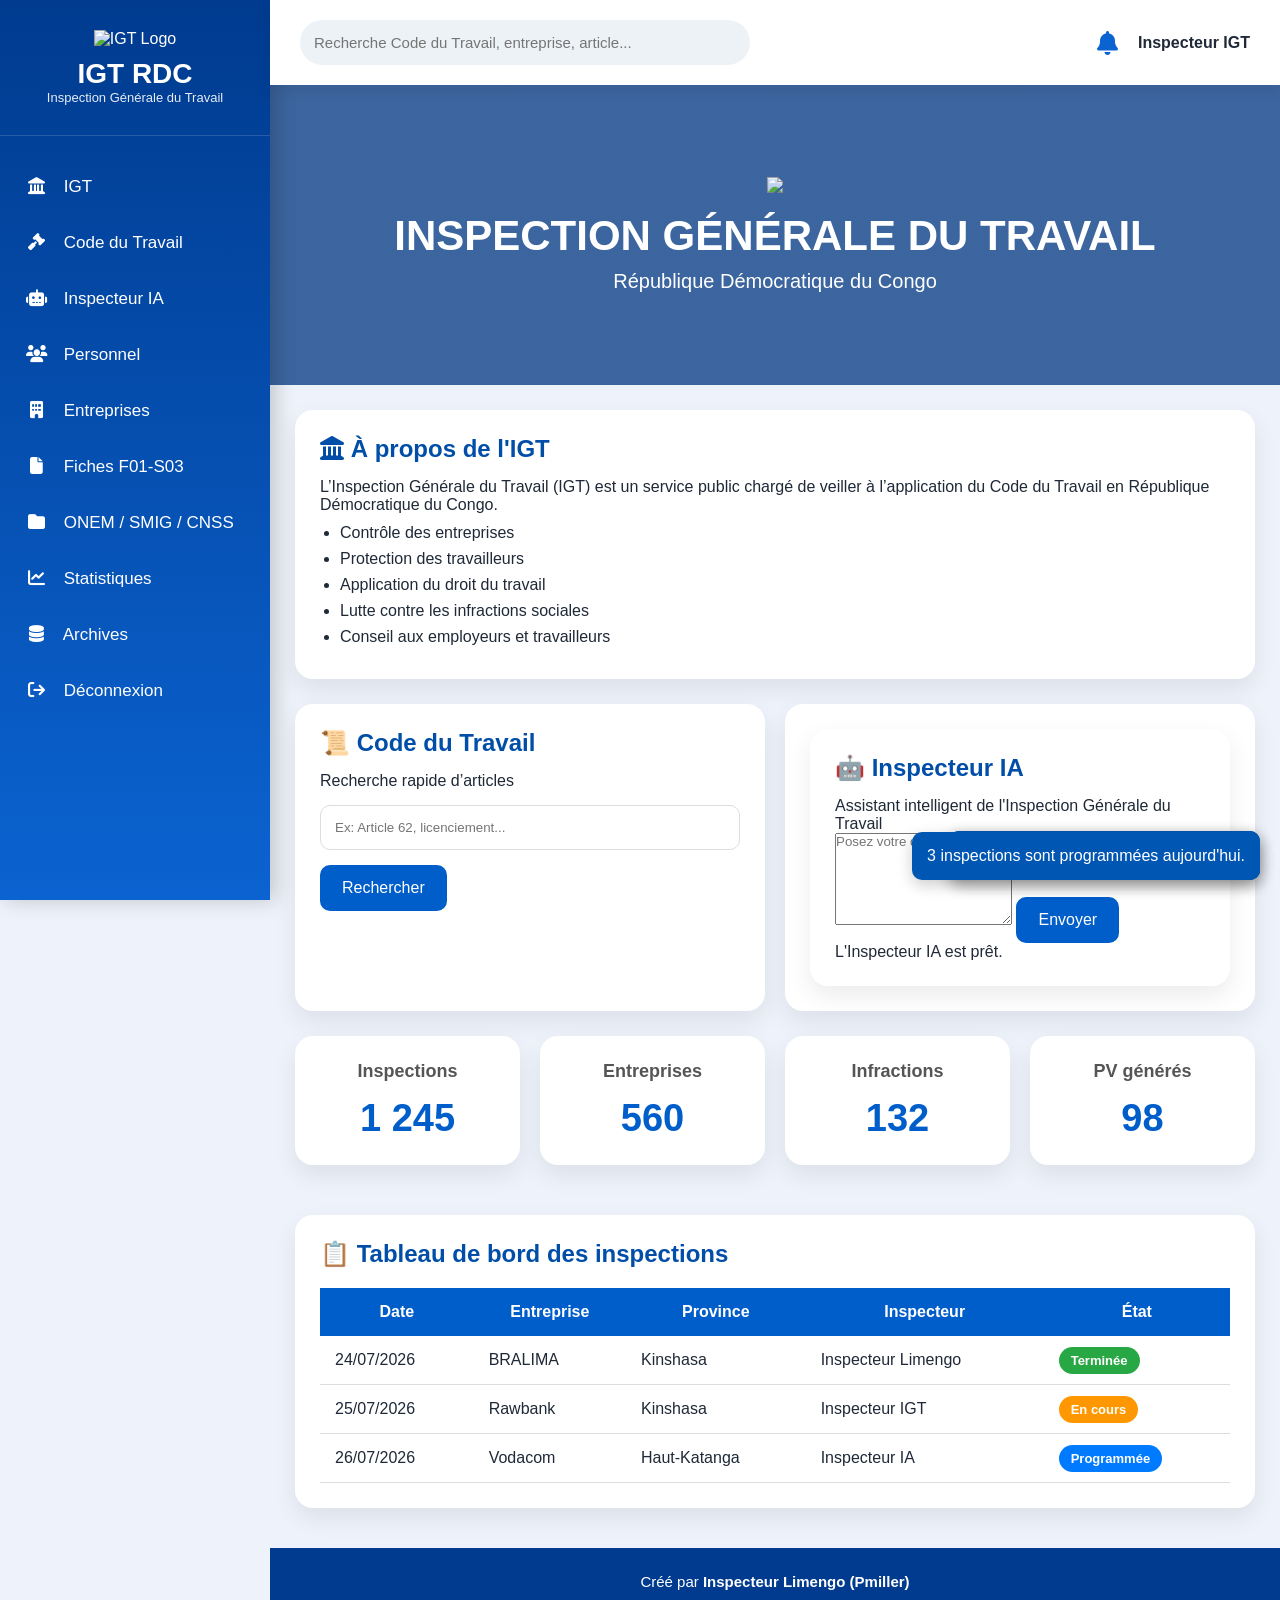
==== index.html @ c1450149 "Update index.html" ====
<!DOCTYPE html>
<html lang="fr">

<head>
<meta charset="UTF-8">
<meta name="viewport" content="width=device-width, initial-scale=1.0">

<title>IGT RDC - InspecteurBot</title>

<link rel="stylesheet" href="css/dashboard.css">

<link rel="stylesheet"
href="https://cdnjs.cloudflare.com/ajax/libs/font-awesome/6.5.2/css/all.min.css">

</head>

<body>

<!-- =========================
    SIDEBAR PRINCIPAL
========================= -->

<div class="sidebar">

<div class="logo">

<img src="assets/logo-rdc.png" alt="IGT Logo">

<h2>IGT RDC</h2>

<p>Inspection Générale du Travail</p>

</div>

<ul>

<li><a href="#"><i class="fa fa-landmark"></i> IGT</a></li>

<li><a href="#"><i class="fa fa-gavel"></i> Code du Travail</a></li>

<li><a href="#"><i class="fa fa-robot"></i> Inspecteur IA</a></li>

<li><a href="#"><i class="fa fa-users"></i> Personnel</a></li>

<li><a href="#"><i class="fa fa-building"></i> Entreprises</a></li>

<li><a href="fiches-controle/formulaires/F01.html"><i class="fa fa-file"></i> Fiches F01-S03</a></li>

<li><a href="#"><i class="fa fa-folder"></i> ONEM / SMIG / CNSS</a></li>

<li><a href="#"><i class="fa fa-chart-line"></i> Statistiques</a></li>

<li><a href="#"><i class="fa fa-database"></i> Archives</a></li>

<li><a href="login.html"><i class="fa fa-sign-out"></i> Déconnexion</a></li>

</ul>

</div>

<!-- =========================
    MAIN CONTENT
========================= -->

<div class="main">

<header class="topbar">

<div class="search">

<input type="text" placeholder="Recherche Code du Travail, entreprise, article...">

</div>

<div class="user">

<i class="fa fa-bell"></i>

<span id="user">Inspecteur IGT</span>

</div>

                                         </header>

  <section class="igt-banner">

<div class="overlay">

<img src="assets/logo-rdc.png" class="logo-transparent">

<h1>INSPECTION GÉNÉRALE DU TRAVAIL</h1>

<p>République Démocratique du Congo</p>

</div>

</section>

<section class="card">

<h2><i class="fa fa-landmark"></i> À propos de l'IGT</h2>

<p>
L’Inspection Générale du Travail (IGT) est un service public chargé de veiller
à l’application du Code du Travail en République Démocratique du Congo.
</p>

<ul>

<li>Contrôle des entreprises</li>

<li>Protection des travailleurs</li>

<li>Application du droit du travail</li>

<li>Lutte contre les infractions sociales</li>

<li>Conseil aux employeurs et travailleurs</li>

</ul>

</section>

<section class="grid">

<div class="card">

<h2>📜 Code du Travail</h2>

<p>Recherche rapide d’articles</p>

<input type="text" placeholder="Ex: Article 62, licenciement...">

<button>Rechercher</button>

</div>

<div class="card">
<div class="card">

<h2>🤖 Inspecteur IA</h2>

<p>Assistant intelligent de l'Inspection Générale du Travail</p>

<textarea id="questionIA"
placeholder="Posez votre question à l'IA..."
rows="6"></textarea>

<button onclick="repondreIA()">
Envoyer
</button>

<div id="reponseIA" class="ia-box">

L'Inspecteur IA est prêt.

</div>

</div>

</section>

<section class="stats">

<div class="card">
<h3>Inspections</h3>
<p>1 245</p>
</div>

<div class="card">
<h3>Entreprises</h3>
<p>560</p>
</div>

<div class="card">
<h3>Infractions</h3>
<p>132</p>
</div>

<div class="card">
<h3>PV générés</h3>
<p>98</p>
</div>
    
</section>
    
<section class="card">

<h2>📋 Tableau de bord des inspections</h2>

<table id="tableauInspections">

<thead>

<tr>

<th>Date</th>

<th>Entreprise</th>

<th>Province</th>

<th>Inspecteur</th>

<th>État</th>

</tr>

</thead>

<tbody>

<tr>

<td>24/07/2026</td>

<td>BRALIMA</td>

<td>Kinshasa</td>

<td>Inspecteur Limengo</td>

<td><span class="badge termine">Terminée</span></td>

</tr>

<tr>

<td>25/07/2026</td>

<td>Rawbank</td>

<td>Kinshasa</td>

<td>Inspecteur IGT</td>

<td><span class="badge attente">En cours</span></td>

</tr>

<tr>

<td>26/07/2026</td>

<td>Vodacom</td>

<td>Haut-Katanga</td>

<td>Inspecteur IA</td>

<td><span class="badge programme">Programmée</span></td>

</tr>

</tbody>

</table>

</section>
    
<footer>

<p>
Créé par <strong>Inspecteur Limengo (Pmiller)</strong>
</p>

</footer>

</div>

<script src="https://cdnjs.cloudflare.com/ajax/libs/pdf.js/3.11.174/pdf.min.js"></script>
<script src="js/app.js"></script>
<script src="js/dashboard.js"></script>
</body>
</html>
---- css/dashboard.css ----
/* ==========================
   INSPECTEURBOT RDC - CSS
   Créé par Inspecteur Limengo (Pmiller)
========================== */

*{
margin:0;
padding:0;
box-sizing:border-box;
font-family:Segoe UI,Tahoma,Geneva,Verdana,sans-serif;
}

body{
background:#eef3fb;
display:flex;
min-height:100vh;
color:#1f2937;
}

/* ==========================
SIDEBAR
========================== */

.sidebar{
width:270px;
background:linear-gradient(180deg,#003b8f,#0b63d1);
color:white;
position:fixed;
left:0;
top:0;
bottom:0;
overflow:auto;
box-shadow:5px 0 20px rgba(0,0,0,.2);
}

.logo{
padding:30px 20px;
text-align:center;
border-bottom:1px solid rgba(255,255,255,.15);
}

.logo img{
width:90px;
margin-bottom:10px;
}

.logo h2{
font-size:28px;
}

.logo p{
font-size:13px;
opacity:.9;
}

.sidebar ul{
list-style:none;
padding:20px 0;
}

.sidebar ul li{
margin:6px 0;
}

.sidebar ul li a{
display:block;
padding:15px 25px;
text-decoration:none;
color:white;
font-size:17px;
transition:.3s;
}

.sidebar ul li a:hover{
background:white;
color:#0056b3;
border-radius:0 30px 30px 0;
padding-left:35px;
}

.sidebar i{
margin-right:12px;
width:22px;
text-align:center;
}

/* ==========================
MAIN
========================== */

.main{
margin-left:270px;
width:calc(100% - 270px);
}

/* ==========================
TOPBAR
========================== */

.topbar{
display:flex;
justify-content:space-between;
align-items:center;
padding:20px 30px;
background:white;
box-shadow:0 5px 15px rgba(0,0,0,.08);
position:sticky;
top:0;
z-index:99;
}

.search input{
width:450px;
padding:14px;
border:none;
border-radius:30px;
background:#edf2f7;
font-size:15px;
}

.user{
display:flex;
align-items:center;
gap:20px;
font-weight:bold;
}

.user i{
font-size:24px;
color:#0b63d1;
cursor:pointer;
}

/* ==========================
BANNIÈRE
========================== */

.igt-banner{
height:300px;
background:linear-gradient(rgba(0,54,128,.75),rgba(0,54,128,.75)),
url("../assets/fond-rdc.jpg") center/cover;
display:flex;
justify-content:center;
align-items:center;
color:white;
text-align:center;
}

.overlay{
padding:20px;
}

.logo-transparent{
width:120px;
margin-bottom:15px;
opacity:.95;
}

.overlay h1{
font-size:42px;
margin-bottom:10px;
}

.overlay p{
font-size:20px;
}

/* ==========================
CARTES
========================== */

.card{
background:white;
margin:25px;
padding:25px;
border-radius:18px;
box-shadow:0 10px 25px rgba(0,0,0,.08);
transition:.3s;
}

.card:hover{
transform:translateY(-6px);
}

.card h2{
color:#004ea8;
margin-bottom:15px;
}

.card ul{
margin-top:10px;
padding-left:20px;
}

.card li{
margin:8px 0;
}

/* ==========================
GRILLE
========================== */

.grid{
display:grid;
grid-template-columns:repeat(auto-fit,minmax(350px,1fr));
gap:20px;
padding:0 25px;
}

.grid .card{
margin:0;
}

.grid input{
width:100%;
padding:14px;
margin-top:15px;
border:1px solid #ddd;
border-radius:10px;
}

.grid button{
margin-top:15px;
padding:14px 22px;
border:none;
border-radius:10px;
background:#005ecb;
color:white;
font-size:16px;
cursor:pointer;
transition:.3s;
}

.grid button:hover{
background:#003f91;
}

/* ==========================
STATISTIQUES
========================== */

.stats{
display:grid;
grid-template-columns:repeat(auto-fit,minmax(220px,1fr));
gap:20px;
padding:25px;
}

.stats .card{
margin:0;
text-align:center;
}

.stats h3{
font-size:18px;
color:#555;
}

.stats p{
font-size:38px;
font-weight:bold;
margin-top:15px;
color:#005ecb;
}

/* ==========================
FOOTER
========================== */

footer{
margin-top:40px;
padding:25px;
background:#003b8f;
color:white;
text-align:center;
font-size:15px;
}

/* ==========================
RESPONSIVE
========================== */

@media(max-width:900px){

.sidebar{
width:100%;
height:auto;
position:relative;
}

.main{
margin-left:0;
width:100%;
}

.topbar{
flex-direction:column;
gap:15px;
}

.search input{
width:100%;
}

.grid,
.stats{
grid-template-columns:1fr;
}

.overlay h1{
font-size:28px;
}

.overlay p{
font-size:16px;
}

    }

//==============================
// INSPECTEUR IA
//==============================

function repondreIA(){

let question=document.getElementById("questionIA").value.toLowerCase();

let reponse=document.getElementById("reponseIA");

if(question.includes("contrat")){

reponse.innerHTML=
"Le contrat de travail est un accord entre l'employeur et le travailleur conformément au Code du Travail.";

}

else if(question.includes("licenciement")){

reponse.innerHTML=
"Le licenciement doit respecter les dispositions prévues par le Code du Travail et les procédures applicables.";

}

else if(question.includes("salaire")){

reponse.innerHTML=
"Le salaire doit être payé conformément au contrat de travail et aux dispositions légales en vigueur.";

}

else if(question.includes("inspection")){

reponse.innerHTML=
"L'inspection du travail consiste à contrôler l'application de la législation sociale dans les entreprises.";

}

else{

reponse.innerHTML=
"Je n'ai pas encore cette réponse. Cette fonction sera enrichie progressivement avec l'ensemble du Code du Travail et les procédures de l'IGT.";

}
   
   }

/*=========================
TABLEAU
=========================*/

table{

width:100%;

border-collapse:collapse;

margin-top:20px;

}

table th{

background:#005ecb;

color:white;

padding:15px;

}

table td{

padding:15px;

border-bottom:1px solid #ddd;

}

table tr:hover{

background:#f5f8ff;

}

.badge{

padding:6px 12px;

border-radius:20px;

color:white;

font-size:13px;

font-weight:bold;

}

.termine{

background:#28a745;

}

.attente{

background:#ff9800;

}

.programme{

background:#007bff;

}
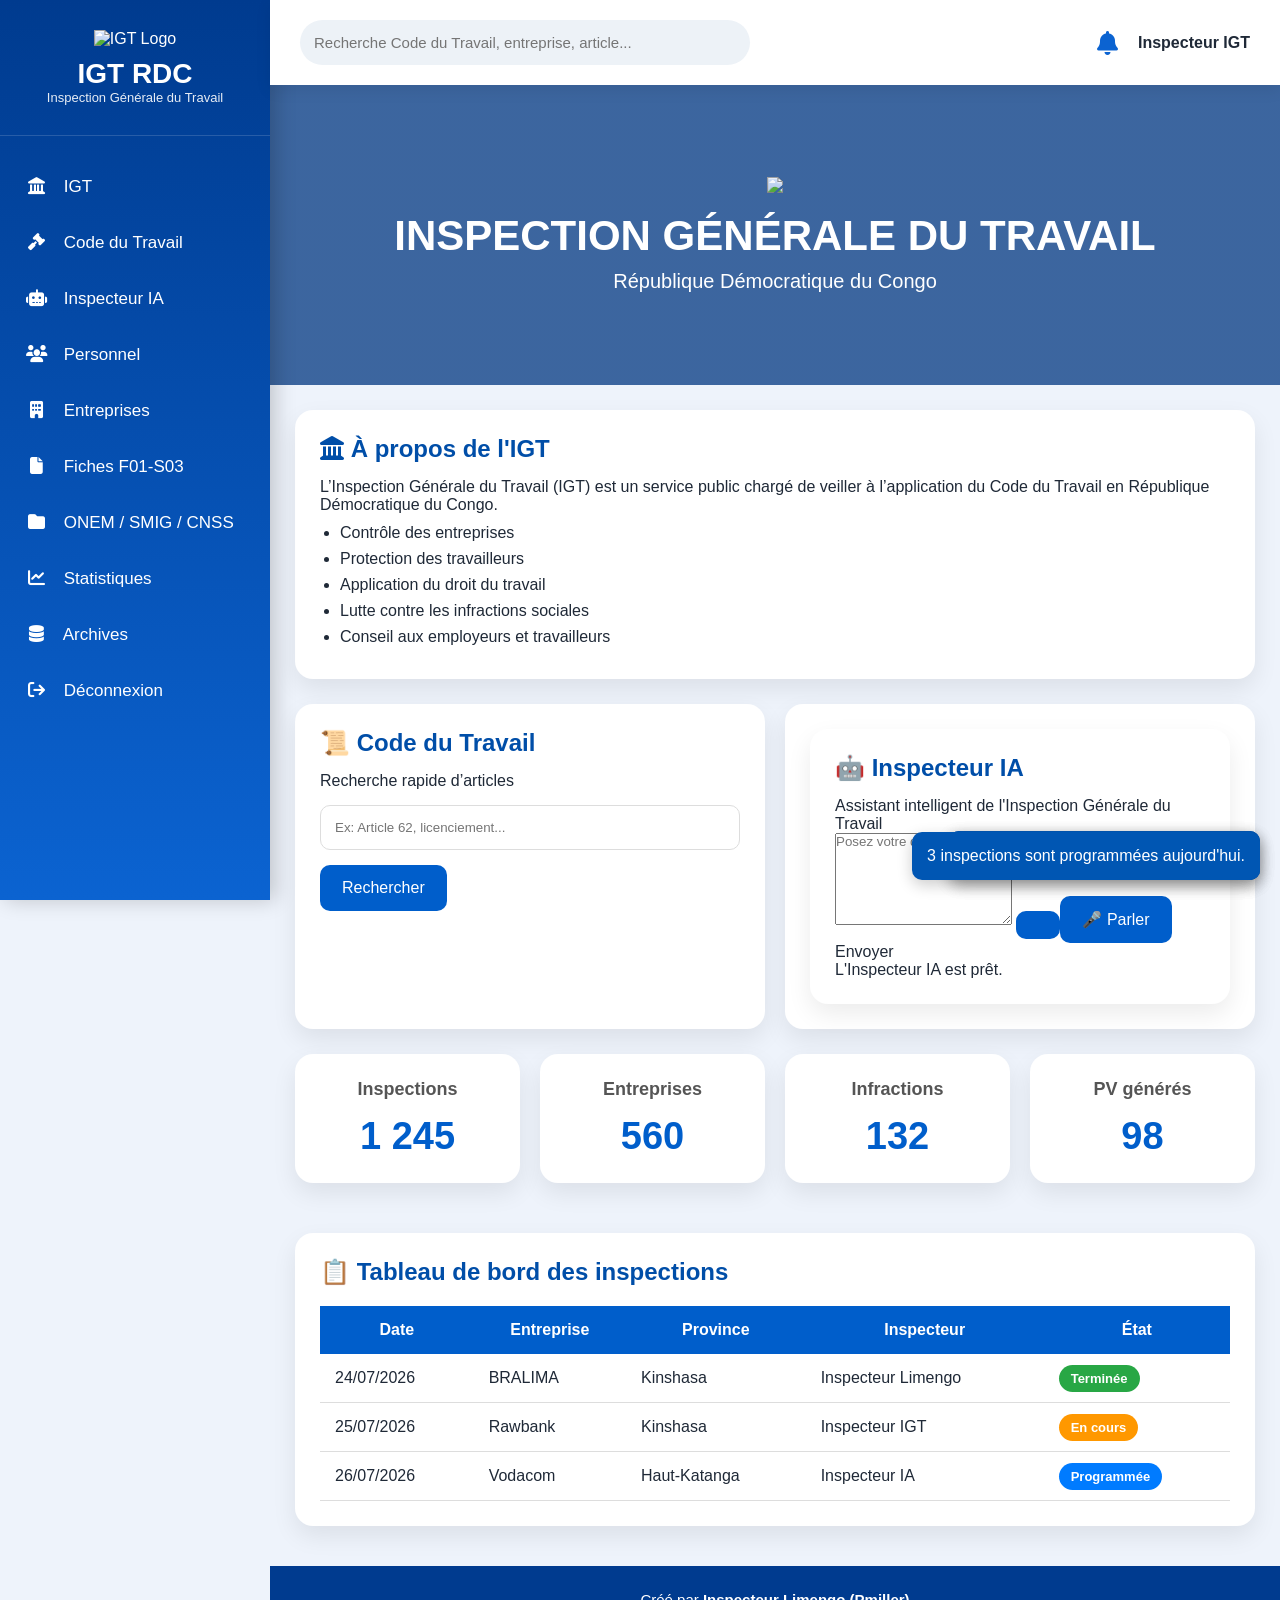
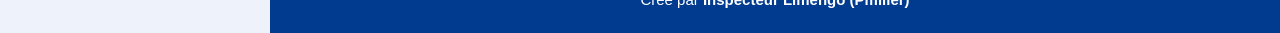
==== commit bbbfb69b: "Fix HTML button structure and attributes" ====
--- a/index.html
+++ b/index.html
@@ -147,6 +147,9 @@
 rows="6"></textarea>
 
 <button onclick="repondreIA()">
+<button onclick="startVoice()" id="voiceBtn">
+🎤 Parler
+</button>
 Envoyer
 </button>
 
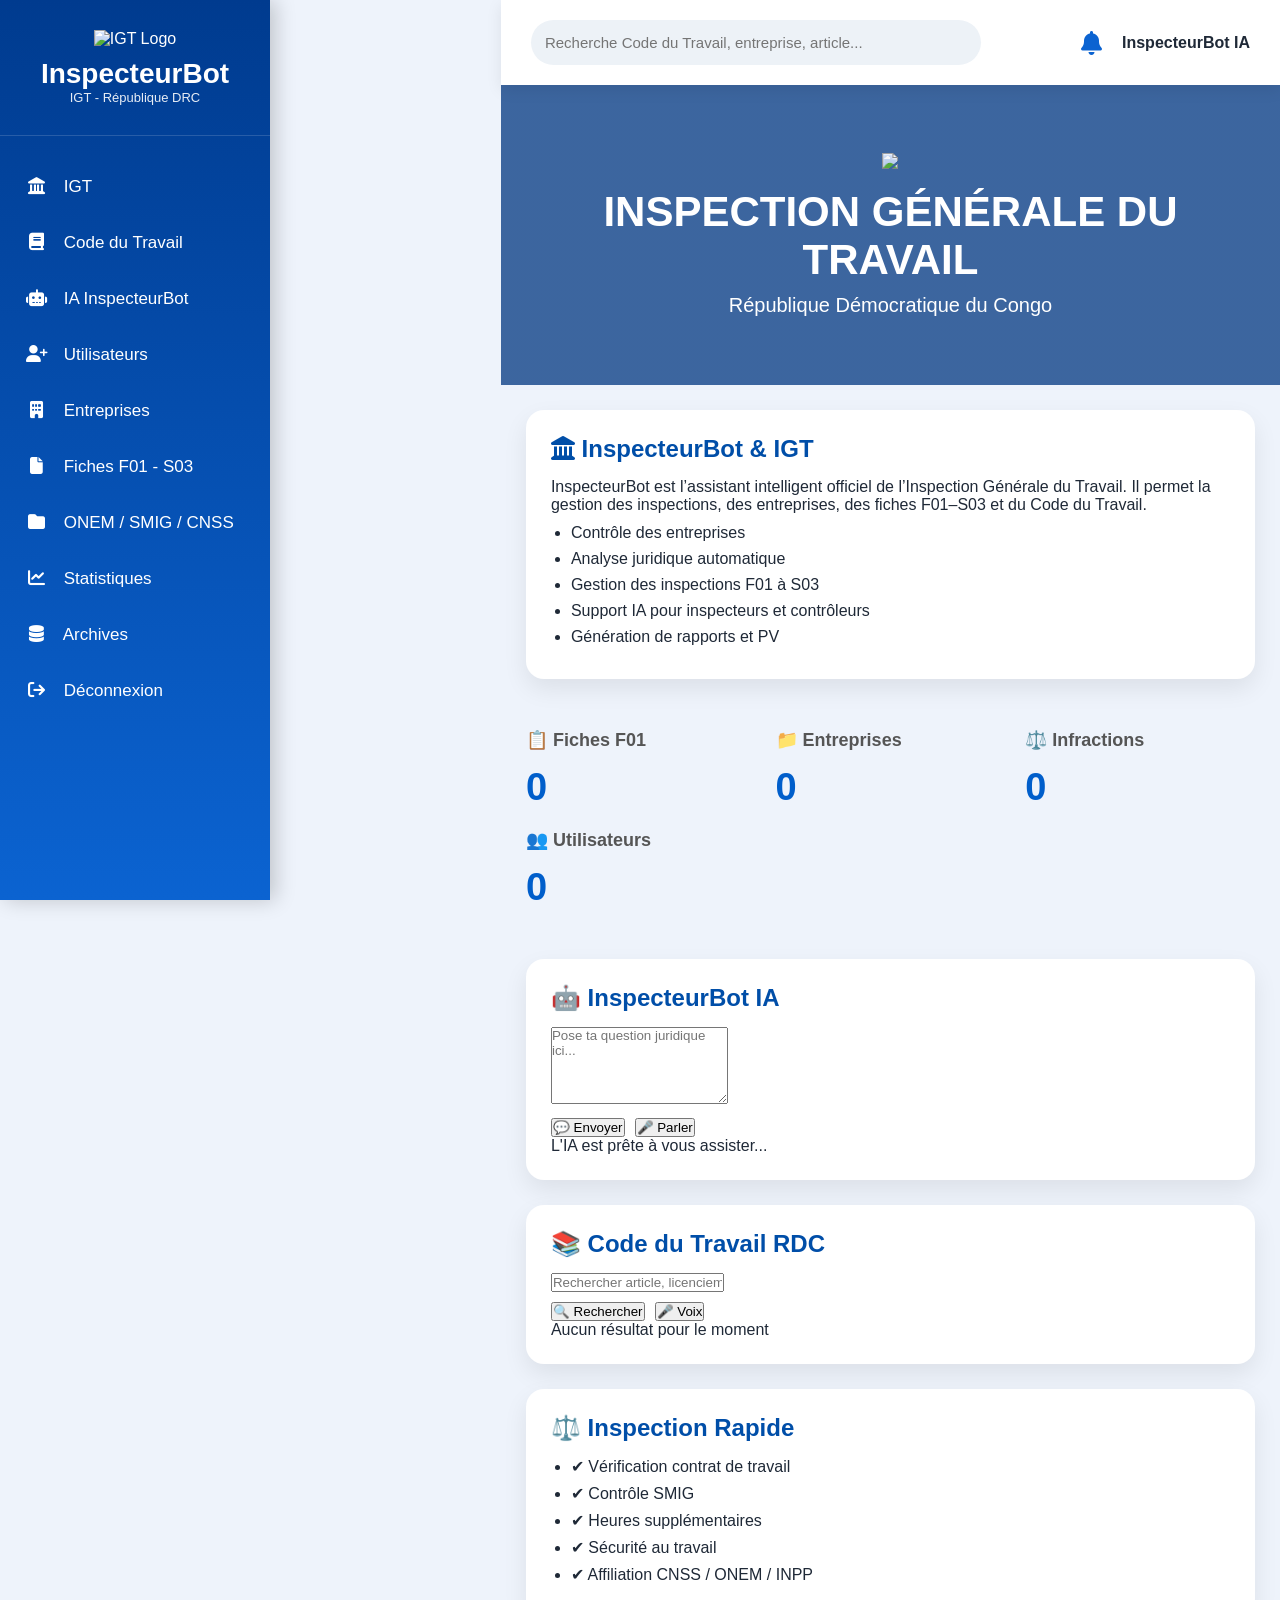
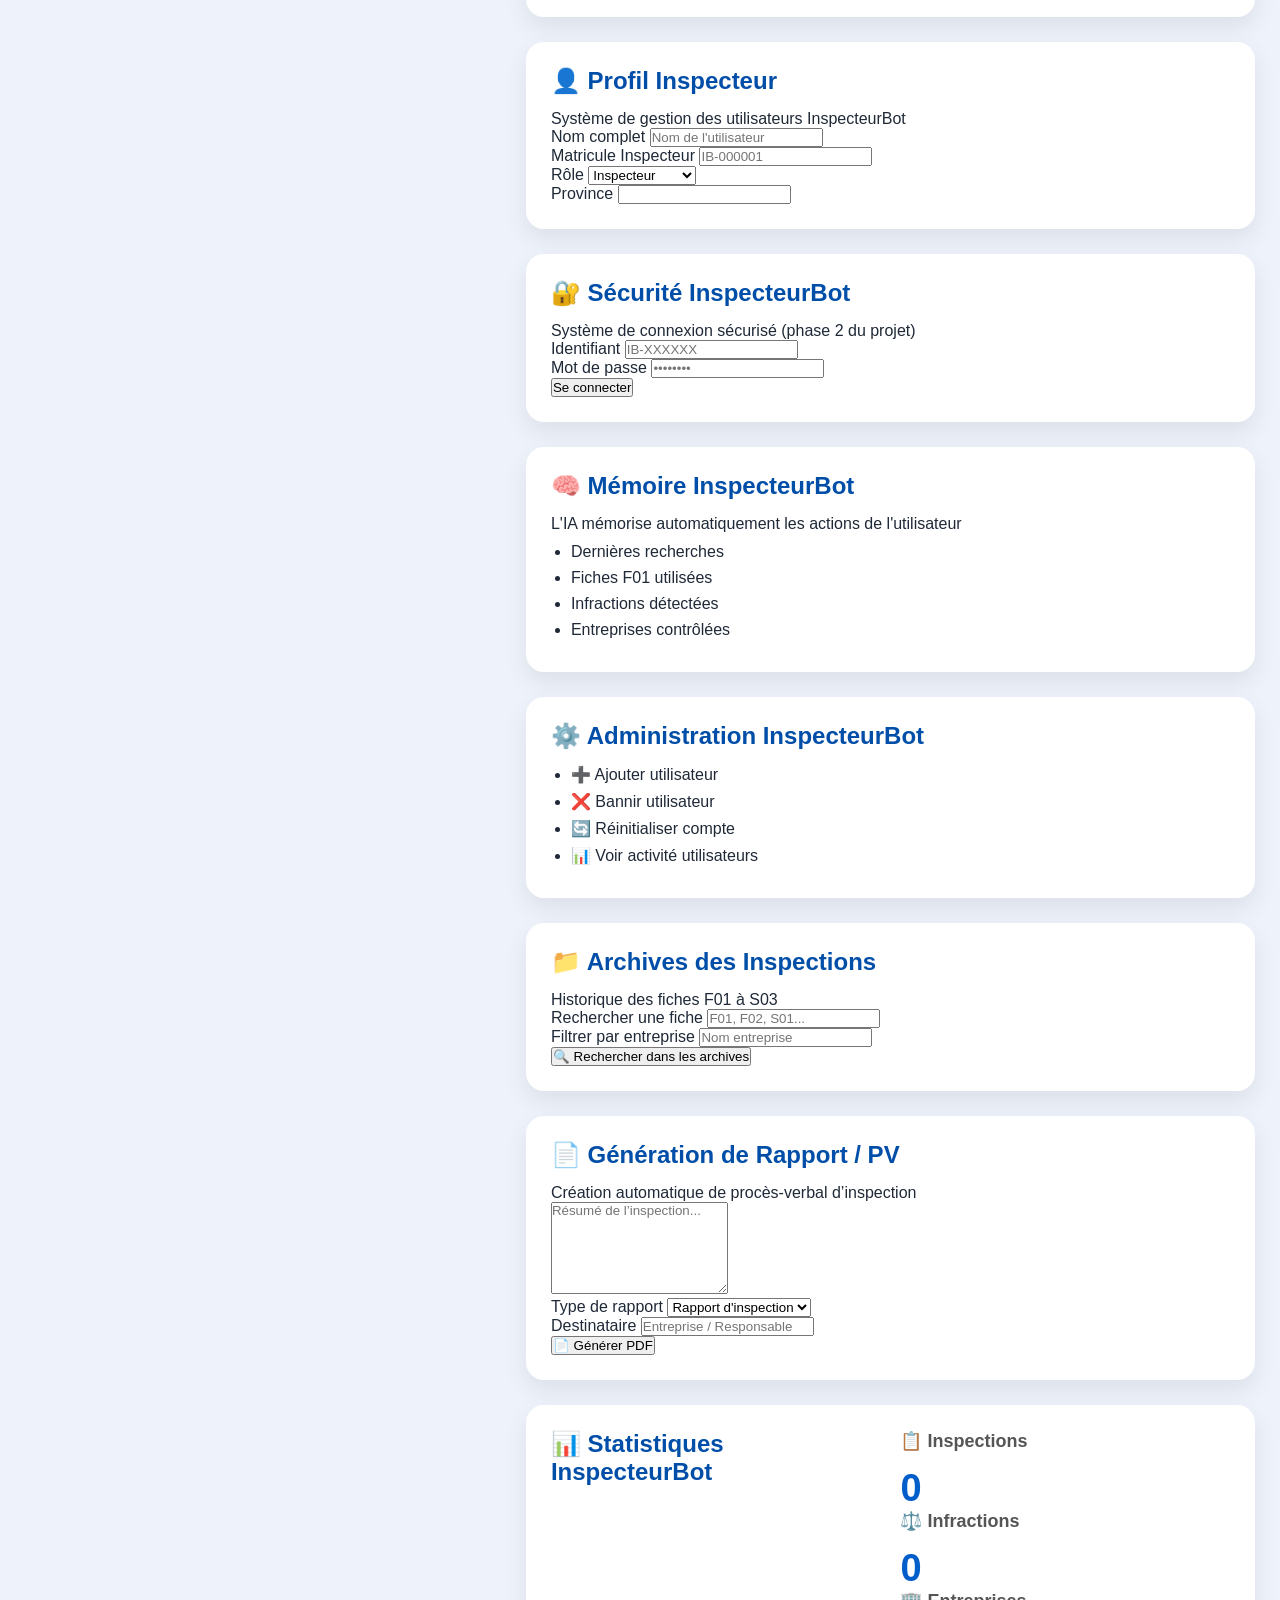
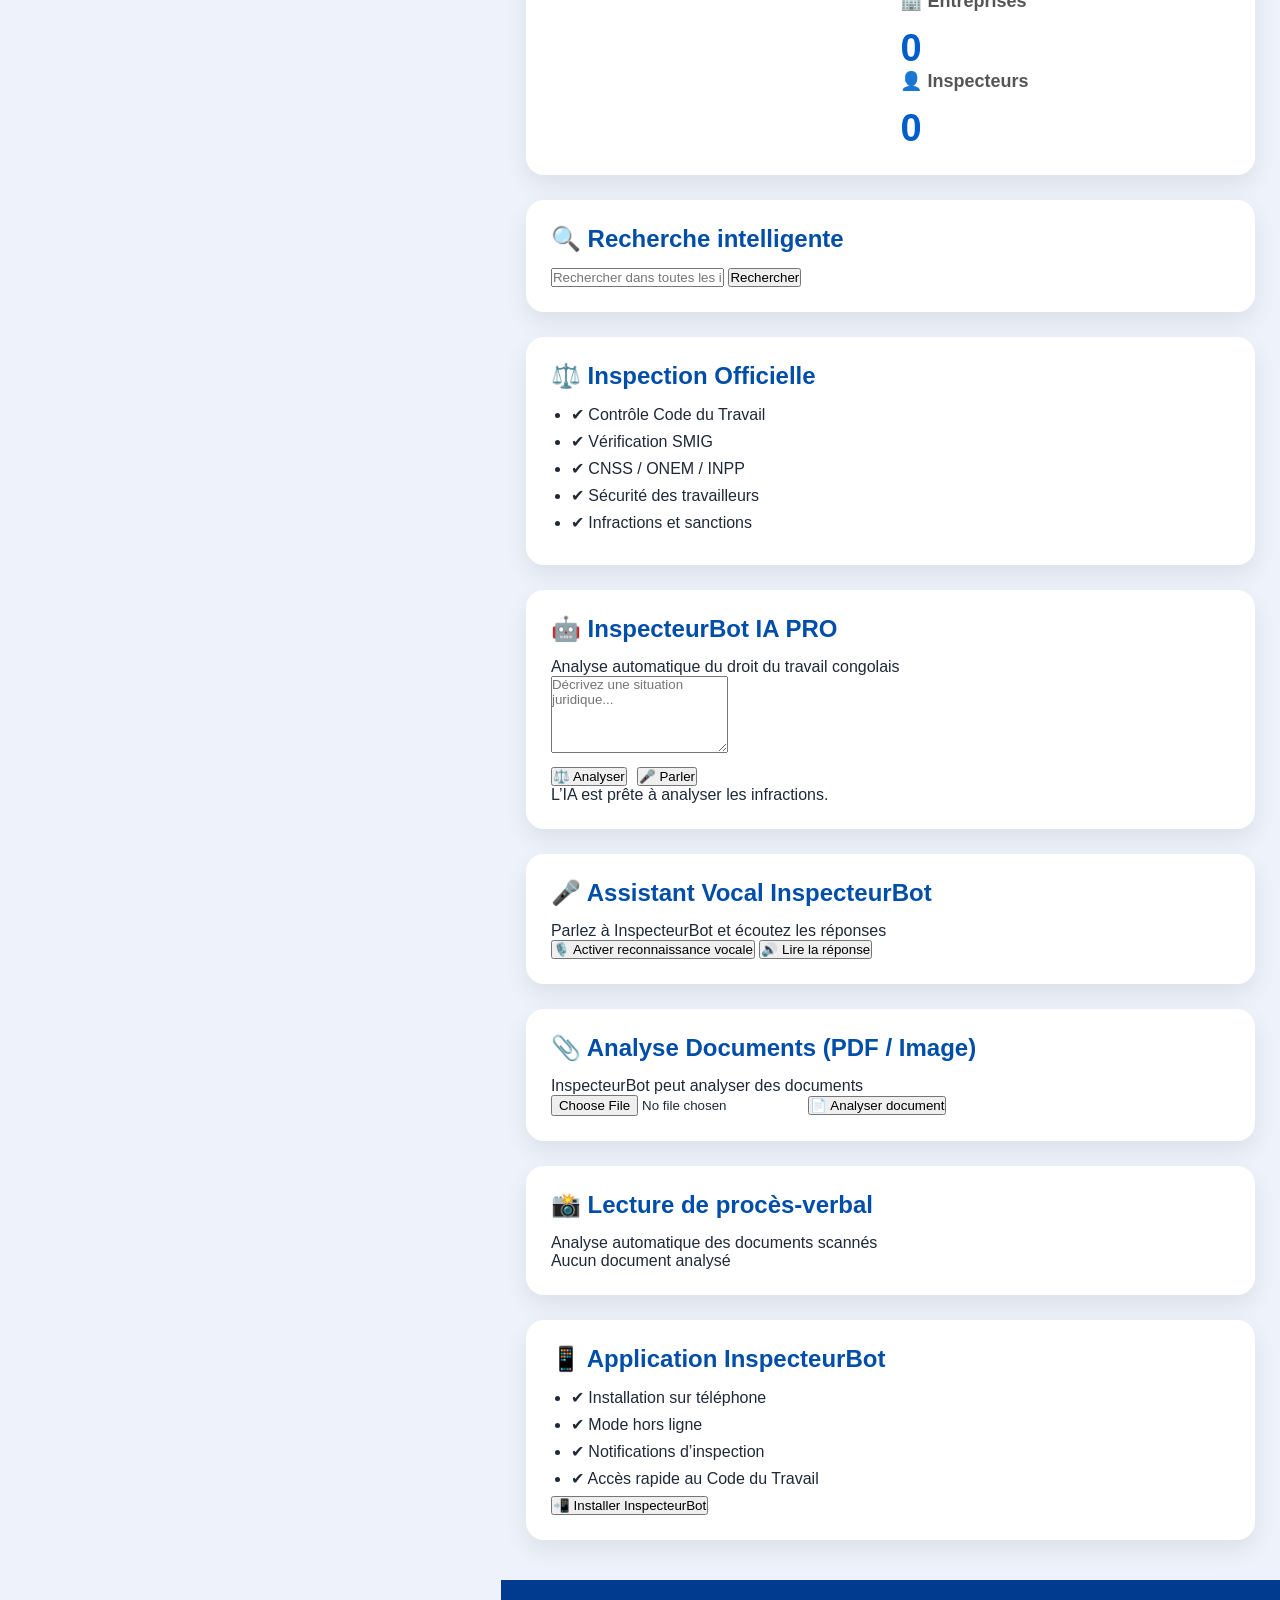
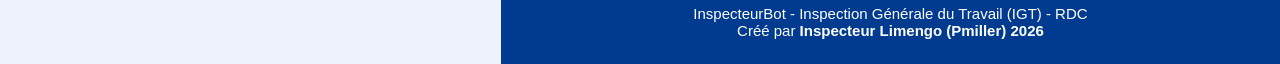
==== commit 119abc40: "Revise branding and text in index.html Updated the title and various text elements in the index.html" ====
--- a/index.html
+++ b/index.html
@@ -5,274 +5,616 @@
 <meta charset="UTF-8">
 <meta name="viewport" content="width=device-width, initial-scale=1.0">
 
-<title>IGT RDC - InspecteurBot</title>
+<title>InspecteurBot - IGT RDC</title>
 
 <link rel="stylesheet" href="css/dashboard.css">
 
 <link rel="stylesheet"
 href="https://cdnjs.cloudflare.com/ajax/libs/font-awesome/6.5.2/css/all.min.css">
 
+<script src="https://cdnjs.cloudflare.com/ajax/libs/pdf.js/3.11.174/pdf.min.js"></script>
+
 </head>
 
 <body>
 
 <!-- =========================
+    ÉCRAN D’ACCUEIL / SÉCURITÉ
+========================= -->
+
+<div id="authScreen" class="auth-screen">
+
+    <div class="auth-box">
+
+        <h1>🤖 InspecteurBot</h1>
+        <p>Inspection Générale du Travail - RDC</p>
+
+        <button onclick="showLogin()">🔐 Connexion</button>
+        <button onclick="showRegister()">📝 Créer un compte</button>
+        <button onclick="showInfo()">ℹ️ À propos</button>
+
+    </div>
+
+</div>
+
+<!-- =========================
     SIDEBAR PRINCIPAL
 ========================= -->
 
 <div class="sidebar">
 
-<div class="logo">
-
-<img src="assets/logo-rdc.png" alt="IGT Logo">
-
-<h2>IGT RDC</h2>
-
-<p>Inspection Générale du Travail</p>
+    <div class="logo">
+
+        <img src="assets/logo-rdc.png" alt="IGT Logo">
+
+        <h2>InspecteurBot</h2>
+
+        <p>IGT - République DRC</p>
+
+    </div>
+
+    <ul>
+
+        <li><a href="#"><i class="fa fa-landmark"></i> IGT</a></li>
+
+        <li><a href="#"><i class="fa fa-book"></i> Code du Travail</a></li>
+
+        <li><a href="#"><i class="fa fa-robot"></i> IA InspecteurBot</a></li>
+
+        <li><a href="#"><i class="fa fa-user-plus"></i> Utilisateurs</a></li>
+
+        <li><a href="#"><i class="fa fa-building"></i> Entreprises</a></li>
+
+        <li><a href="fiches-controle/formulaires/F01.html">
+            <i class="fa fa-file"></i> Fiches F01 - S03
+        </a></li>
+
+        <li><a href="#"><i class="fa fa-folder"></i> ONEM / SMIG / CNSS</a></li>
+
+        <li><a href="#"><i class="fa fa-chart-line"></i> Statistiques</a></li>
+
+        <li><a href="#"><i class="fa fa-database"></i> Archives</a></li>
+
+        <li><a href="login.html"><i class="fa fa-sign-out"></i> Déconnexion</a></li>
+
+    </ul>
 
 </div>
 
+<!-- =========================
+    MAIN CONTENT
+========================= -->
+
+<div class="main">
+
+<header class="topbar">
+
+    <div class="search">
+        <input type="text"
+        placeholder="Recherche Code du Travail, entreprise, article...">
+    </div>
+
+    <div class="user">
+        <i class="fa fa-bell"></i>
+        <span>InspecteurBot IA</span>
+    </div>
+
+</header>
+
+<!-- =========================
+    HERO IGT
+========================= -->
+
+<section class="igt-banner">
+
+    <div class="overlay">
+
+        <img src="assets/logo-rdc.png" class="logo-transparent">
+
+        <h1>INSPECTION GÉNÉRALE DU TRAVAIL</h1>
+
+        <p>République Démocratique du Congo</p>
+
+    </div>
+
+</section>
+
+<!-- =========================
+    À PROPOS IGT + IA
+========================= -->
+
+<section class="card">
+
+<h2><i class="fa fa-landmark"></i> InspecteurBot & IGT</h2>
+
+<p>
+InspecteurBot est l’assistant intelligent officiel de l’Inspection Générale du Travail.
+Il permet la gestion des inspections, des entreprises, des fiches F01–S03 et du Code du Travail.
+</p>
+
 <ul>
 
-<li><a href="#"><i class="fa fa-landmark"></i> IGT</a></li>
-
-<li><a href="#"><i class="fa fa-gavel"></i> Code du Travail</a></li>
-
-<li><a href="#"><i class="fa fa-robot"></i> Inspecteur IA</a></li>
-
-<li><a href="#"><i class="fa fa-users"></i> Personnel</a></li>
-
-<li><a href="#"><i class="fa fa-building"></i> Entreprises</a></li>
-
-<li><a href="fiches-controle/formulaires/F01.html"><i class="fa fa-file"></i> Fiches F01-S03</a></li>
-
-<li><a href="#"><i class="fa fa-folder"></i> ONEM / SMIG / CNSS</a></li>
-
-<li><a href="#"><i class="fa fa-chart-line"></i> Statistiques</a></li>
-
-<li><a href="#"><i class="fa fa-database"></i> Archives</a></li>
-
-<li><a href="login.html"><i class="fa fa-sign-out"></i> Déconnexion</a></li>
+<li>Contrôle des entreprises</li>
+<li>Analyse juridique automatique</li>
+<li>Gestion des inspections F01 à S03</li>
+<li>Support IA pour inspecteurs et contrôleurs</li>
+<li>Génération de rapports et PV</li>
 
 </ul>
 
-</div>
-
-<!-- =========================
-    MAIN CONTENT
-========================= -->
-
-<div class="main">
-
-<header class="topbar">
-
-<div class="search">
-
-<input type="text" placeholder="Recherche Code du Travail, entreprise, article...">
-
-</div>
-
-<div class="user">
-
-<i class="fa fa-bell"></i>
-
-<span id="user">Inspecteur IGT</span>
-
-</div>
-
-                                         </header>
-
-  <section class="igt-banner">
-
-<div class="overlay">
-
-<img src="assets/logo-rdc.png" class="logo-transparent">
-
-<h1>INSPECTION GÉNÉRALE DU TRAVAIL</h1>
-
-<p>République Démocratique du Congo</p>
-
-</div>
-
-</section>
-
-<section class="card">
-
-<h2><i class="fa fa-landmark"></i> À propos de l'IGT</h2>
-
-<p>
-L’Inspection Générale du Travail (IGT) est un service public chargé de veiller
-à l’application du Code du Travail en République Démocratique du Congo.
-</p>
-
-<ul>
-
-<li>Contrôle des entreprises</li>
-
-<li>Protection des travailleurs</li>
-
-<li>Application du droit du travail</li>
-
-<li>Lutte contre les infractions sociales</li>
-
-<li>Conseil aux employeurs et travailleurs</li>
-
-</ul>
-
-</section>
-
-<section class="grid">
-
-<div class="card">
-
-<h2>📜 Code du Travail</h2>
-
-<p>Recherche rapide d’articles</p>
-
-<input type="text" placeholder="Ex: Article 62, licenciement...">
-
-<button>Rechercher</button>
-
-</div>
-
-<div class="card">
-<div class="card">
-
-<h2>🤖 Inspecteur IA</h2>
-
-<p>Assistant intelligent de l'Inspection Générale du Travail</p>
-
-<textarea id="questionIA"
-placeholder="Posez votre question à l'IA..."
-rows="6"></textarea>
-
-<button onclick="repondreIA()">
-<button onclick="startVoice()" id="voiceBtn">
-🎤 Parler
-</button>
-Envoyer
-</button>
-
-<div id="reponseIA" class="ia-box">
-
-L'Inspecteur IA est prêt.
-
-</div>
-
-</div>
-
-</section>
+    </section>
+
+<!-- =========================
+    DASHBOARD STATISTIQUES
+========================= -->
 
 <section class="stats">
 
-<div class="card">
-<h3>Inspections</h3>
-<p>1 245</p>
-</div>
-
-<div class="card">
-<h3>Entreprises</h3>
-<p>560</p>
-</div>
-
-<div class="card">
-<h3>Infractions</h3>
-<p>132</p>
-</div>
-
-<div class="card">
-<h3>PV générés</h3>
-<p>98</p>
-</div>
-    
-</section>
-    
-<section class="card">
-
-<h2>📋 Tableau de bord des inspections</h2>
-
-<table id="tableauInspections">
-
-<thead>
-
-<tr>
-
-<th>Date</th>
-
-<th>Entreprise</th>
-
-<th>Province</th>
-
-<th>Inspecteur</th>
-
-<th>État</th>
-
-</tr>
-
-</thead>
-
-<tbody>
-
-<tr>
-
-<td>24/07/2026</td>
-
-<td>BRALIMA</td>
-
-<td>Kinshasa</td>
-
-<td>Inspecteur Limengo</td>
-
-<td><span class="badge termine">Terminée</span></td>
-
-</tr>
-
-<tr>
-
-<td>25/07/2026</td>
-
-<td>Rawbank</td>
-
-<td>Kinshasa</td>
-
-<td>Inspecteur IGT</td>
-
-<td><span class="badge attente">En cours</span></td>
-
-</tr>
-
-<tr>
-
-<td>26/07/2026</td>
-
-<td>Vodacom</td>
-
-<td>Haut-Katanga</td>
-
-<td>Inspecteur IA</td>
-
-<td><span class="badge programme">Programmée</span></td>
-
-</tr>
-
-</tbody>
-
-</table>
-
-</section>
-    
-<footer>
-
-<p>
-Créé par <strong>Inspecteur Limengo (Pmiller)</strong>
-</p>
+    <div class="stat-card">
+        <h3>📋 Fiches F01</h3>
+        <p id="countF01">0</p>
+    </div>
+
+    <div class="stat-card">
+        <h3>📁 Entreprises</h3>
+        <p id="countEntreprise">0</p>
+    </div>
+
+    <div class="stat-card">
+        <h3>⚖️ Infractions</h3>
+        <p id="countInfractions">0</p>
+    </div>
+
+    <div class="stat-card">
+        <h3>👥 Utilisateurs</h3>
+        <p id="countUsers">0</p>
+    </div>
+
+</section>
+
+<!-- =========================
+    IA INSPECTEURBOT
+========================= -->
+
+<section class="card">
+
+    <h2>🤖 InspecteurBot IA</h2>
+
+    <textarea id="questionIA"
+        placeholder="Pose ta question juridique ici..."
+        rows="5"></textarea>
+
+    <div style="display:flex; gap:10px; margin-top:10px;">
+
+        <button onclick="repondreIA()">
+            💬 Envoyer
+        </button>
+
+        <button onclick="startVoice()" id="voiceBtn">
+            🎤 Parler
+        </button>
+
+    </div>
+
+    <div id="reponseIA" class="ia-box">
+        L'IA est prête à vous assister...
+    </div>
+
+</section>
+
+<!-- =========================
+    CODE DU TRAVAIL
+========================= -->
+
+<section class="card">
+
+    <h2>📚 Code du Travail RDC</h2>
+
+    <input type="text"
+        id="searchInput"
+        placeholder="Rechercher article, licenciement, SMIG...">
+
+    <div style="display:flex; gap:10px; margin-top:10px;">
+
+        <button onclick="rechercher()">
+            🔍 Rechercher
+        </button>
+
+        <button onclick="startVoice()" id="voiceBtn">
+            🎤 Voix
+        </button>
+
+    </div>
+
+    <div id="results" class="results-box">
+        Aucun résultat pour le moment
+    </div>
+
+</section>
+
+<!-- =========================
+    MODULE INSPECTION
+========================= -->
+
+<section class="card">
+
+    <h2>⚖️ Inspection Rapide</h2>
+
+    <ul>
+
+        <li>✔ Vérification contrat de travail</li>
+        <li>✔ Contrôle SMIG</li>
+        <li>✔ Heures supplémentaires</li>
+        <li>✔ Sécurité au travail</li>
+        <li>✔ Affiliation CNSS / ONEM / INPP</li>
+
+    </ul>
+
+</section>
+
+<!-- =========================
+    UTILISATEURS (SYSTÈME FUTUR)
+========================= -->
+
+<section class="card">
+
+    <h2>👤 Profil Inspecteur</h2>
+
+    <p>Système de gestion des utilisateurs InspecteurBot</p>
+
+    <div class="grid-2">
+
+        <div>
+            <label>Nom complet</label>
+            <input type="text" id="userName" placeholder="Nom de l'utilisateur">
+        </div>
+
+        <div>
+            <label>Matricule Inspecteur</label>
+            <input type="text" id="userMatricule" placeholder="IB-000001">
+        </div>
+
+        <div>
+            <label>Rôle</label>
+            <select id="userRole">
+                <option>Inspecteur</option>
+                <option>Contrôleur</option>
+                <option>Administrateur</option>
+                <option>Directeur</option>
+            </select>
+        </div>
+
+        <div>
+            <label>Province</label>
+            <input type="text" id="userProvince">
+        </div>
+
+    </div>
+
+</section>
+
+<!-- =========================
+    CONNEXION (FUTUR SYSTÈME)
+========================= -->
+
+<section class="card">
+
+    <h2>🔐 Sécurité InspecteurBot</h2>
+
+    <p>Système de connexion sécurisé (phase 2 du projet)</p>
+
+    <div class="grid-2">
+
+        <div>
+            <label>Identifiant</label>
+            <input type="text" placeholder="IB-XXXXXX">
+        </div>
+
+        <div>
+            <label>Mot de passe</label>
+            <input type="password" placeholder="••••••••">
+        </div>
+
+    </div>
+
+    <button>Se connecter</button>
+
+</section>
+
+<!-- =========================
+    MÉMOIRE IA
+========================= -->
+
+<section class="card">
+
+    <h2>🧠 Mémoire InspecteurBot</h2>
+
+    <p>L'IA mémorise automatiquement les actions de l'utilisateur</p>
+
+    <ul>
+
+        <li>Dernières recherches</li>
+        <li>Fiches F01 utilisées</li>
+        <li>Infractions détectées</li>
+        <li>Entreprises contrôlées</li>
+
+    </ul>
+
+</section>
+
+<!-- =========================
+    CONTRÔLE ADMIN
+========================= -->
+
+<section class="card">
+
+    <h2>⚙️ Administration InspecteurBot</h2>
+
+    <ul>
+
+        <li>➕ Ajouter utilisateur</li>
+        <li>❌ Bannir utilisateur</li>
+        <li>🔄 Réinitialiser compte</li>
+        <li>📊 Voir activité utilisateurs</li>
+
+    </ul>
+
+</section>
+
+<!-- =========================
+    ARCHIVES INSPECTEURBOT
+========================= -->
+
+<section class="card">
+
+    <h2>📁 Archives des Inspections</h2>
+
+    <p>Historique des fiches F01 à S03</p>
+
+    <div class="grid-2">
+
+        <div>
+            <label>Rechercher une fiche</label>
+            <input type="text" placeholder="F01, F02, S01...">
+        </div>
+
+        <div>
+            <label>Filtrer par entreprise</label>
+            <input type="text" placeholder="Nom entreprise">
+        </div>
+
+    </div>
+
+    <button>🔍 Rechercher dans les archives</button>
+
+</section>
+
+<!-- =========================
+    RAPPORT / PV AUTOMATIQUE
+========================= -->
+
+<section class="card">
+
+    <h2>📄 Génération de Rapport / PV</h2>
+
+    <p>Création automatique de procès-verbal d’inspection</p>
+
+    <textarea rows="6"
+        placeholder="Résumé de l’inspection..."></textarea>
+
+    <div class="grid-2">
+
+        <div>
+            <label>Type de rapport</label>
+            <select>
+                <option>Rapport d'inspection</option>
+                <option>Procès-verbal</option>
+                <option>Avertissement</option>
+                <option>Mise en demeure</option>
+            </select>
+        </div>
+
+        <div>
+            <label>Destinataire</label>
+            <input type="text" placeholder="Entreprise / Responsable">
+        </div>
+
+    </div>
+
+    <button>📄 Générer PDF</button>
+
+</section>
+
+<!-- =========================
+    STATISTIQUES AVANCÉES
+========================= -->
+
+<section class="card stats">
+
+    <h2>📊 Statistiques InspecteurBot</h2>
+
+    <div class="stat-grid">
+
+        <div class="stat">
+            <h3>📋 Inspections</h3>
+            <p>0</p>
+        </div>
+
+        <div class="stat">
+            <h3>⚖️ Infractions</h3>
+            <p>0</p>
+        </div>
+
+        <div class="stat">
+            <h3>🏢 Entreprises</h3>
+            <p>0</p>
+        </div>
+
+        <div class="stat">
+            <h3>👤 Inspecteurs</h3>
+            <p>0</p>
+        </div>
+
+    </div>
+
+</section>
+
+<!-- =========================
+    RECHERCHE HISTORIQUE
+========================= -->
+
+<section class="card">
+
+    <h2>🔍 Recherche intelligente</h2>
+
+    <input type="text"
+        placeholder="Rechercher dans toutes les inspections...">
+
+    <button>Rechercher</button>
+
+</section>
+
+<!-- =========================
+    MODULE INSPECTION FINAL
+========================= -->
+
+<section class="card">
+
+    <h2>⚖️ Inspection Officielle</h2>
+
+    <ul>
+
+        <li>✔ Contrôle Code du Travail</li>
+        <li>✔ Vérification SMIG</li>
+        <li>✔ CNSS / ONEM / INPP</li>
+        <li>✔ Sécurité des travailleurs</li>
+        <li>✔ Infractions et sanctions</li>
+
+    </ul>
+
+</section>
+
+<!-- =========================
+    IA AVANCÉE INSPECTEURBOT
+========================= -->
+
+<section class="card">
+
+    <h2>🤖 InspecteurBot IA PRO</h2>
+
+    <p>Analyse automatique du droit du travail congolais</p>
+
+    <textarea id="iaInput"
+        rows="5"
+        placeholder="Décrivez une situation juridique..."></textarea>
+
+    <div style="display:flex; gap:10px; margin-top:10px;">
+
+        <button onclick="analyserIA()">
+            ⚖️ Analyser
+        </button>
+
+        <button onclick="startVoice()">
+            🎤 Parler
+        </button>
+
+    </div>
+
+    <div id="iaResult" class="ia-box">
+        L’IA est prête à analyser les infractions.
+    </div>
+
+</section>
+
+<!-- =========================
+    VOIX & LECTURE IA
+========================= -->
+
+<section class="card">
+
+    <h2>🎤 Assistant Vocal InspecteurBot</h2>
+
+    <p>Parlez à InspecteurBot et écoutez les réponses</p>
+
+    <button onclick="startVoice()">
+        🎙️ Activer reconnaissance vocale
+    </button>
+
+    <button onclick="lireReponse()">
+        🔊 Lire la réponse
+    </button>
+
+</section>
+
+<!-- =========================
+    PDF / IMAGE UPLOAD
+========================= -->
+
+<section class="card">
+
+    <h2>📎 Analyse Documents (PDF / Image)</h2>
+
+    <p>InspecteurBot peut analyser des documents</p>
+
+    <input type="file" id="fileInput" accept=".pdf,.png,.jpg,.jpeg">
+
+    <button onclick="analyserDocument()">
+        📄 Analyser document
+    </button>
+
+</section>
+
+<!-- =========================
+    OCR / LECTURE PV
+========================= -->
+
+<section class="card">
+
+    <h2>📸 Lecture de procès-verbal</h2>
+
+    <p>Analyse automatique des documents scannés</p>
+
+    <div id="ocrResult">
+        Aucun document analysé
+    </div>
+
+</section>
+
+<!-- =========================
+    MODE APPLICATION ANDROID
+========================= -->
+
+<section class="card">
+
+    <h2>📱 Application InspecteurBot</h2>
+
+    <ul>
+
+        <li>✔ Installation sur téléphone</li>
+        <li>✔ Mode hors ligne</li>
+        <li>✔ Notifications d’inspection</li>
+        <li>✔ Accès rapide au Code du Travail</li>
+
+    </ul>
+
+    <button onclick="installerApp()">
+        📲 Installer InspecteurBot
+    </button>
+
+</section>
+
+<!-- =========================
+    FOOTER OFFICIEL
+========================= -->
+
+<footer class="footer">
+
+    <p>
+        InspecteurBot - Inspection Générale du Travail (IGT) - RDC
+    </p>
+
+    <p>
+        Créé par <strong>Inspecteur Limengo (Pmiller) 2026</strong>
+    </p>
 
 </footer>
-
-</div>
-
-<script src="https://cdnjs.cloudflare.com/ajax/libs/pdf.js/3.11.174/pdf.min.js"></script>
-<script src="js/app.js"></script>
-<script src="js/dashboard.js"></script>
-</body>
-</html>
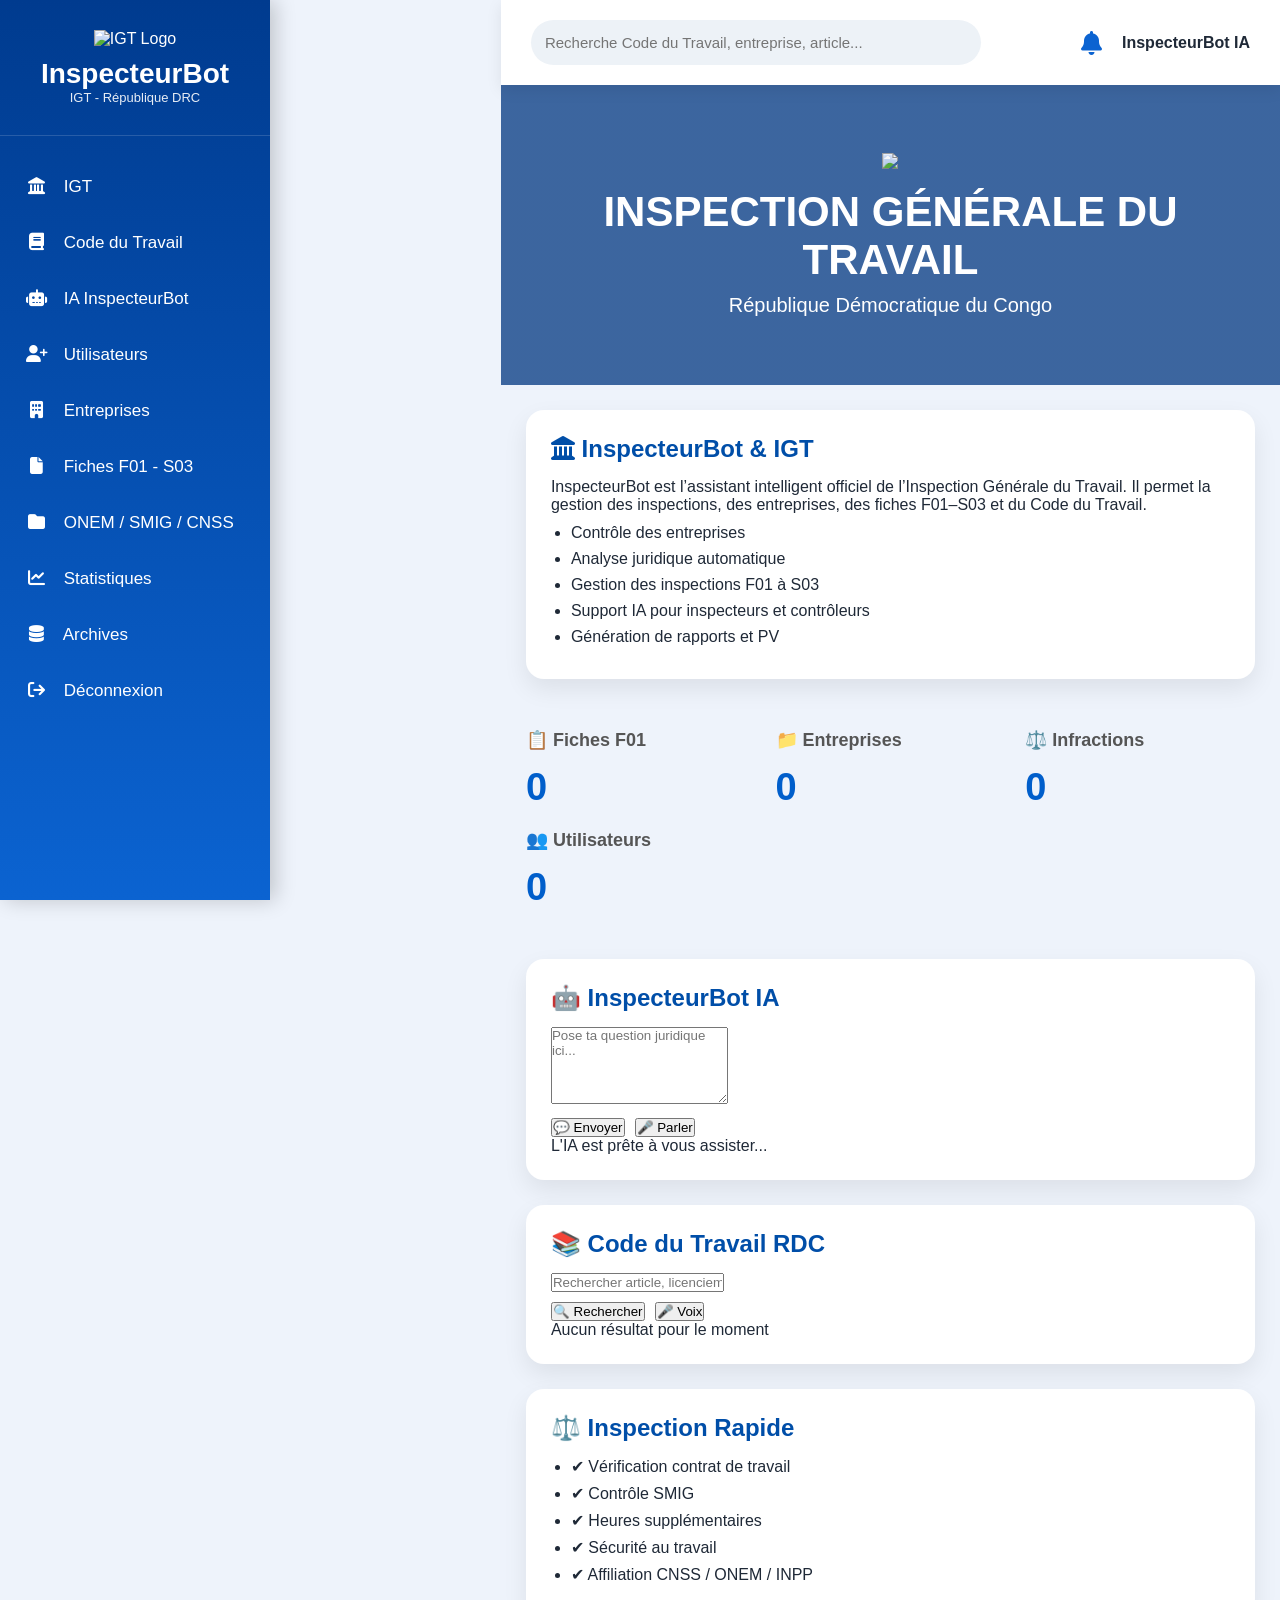
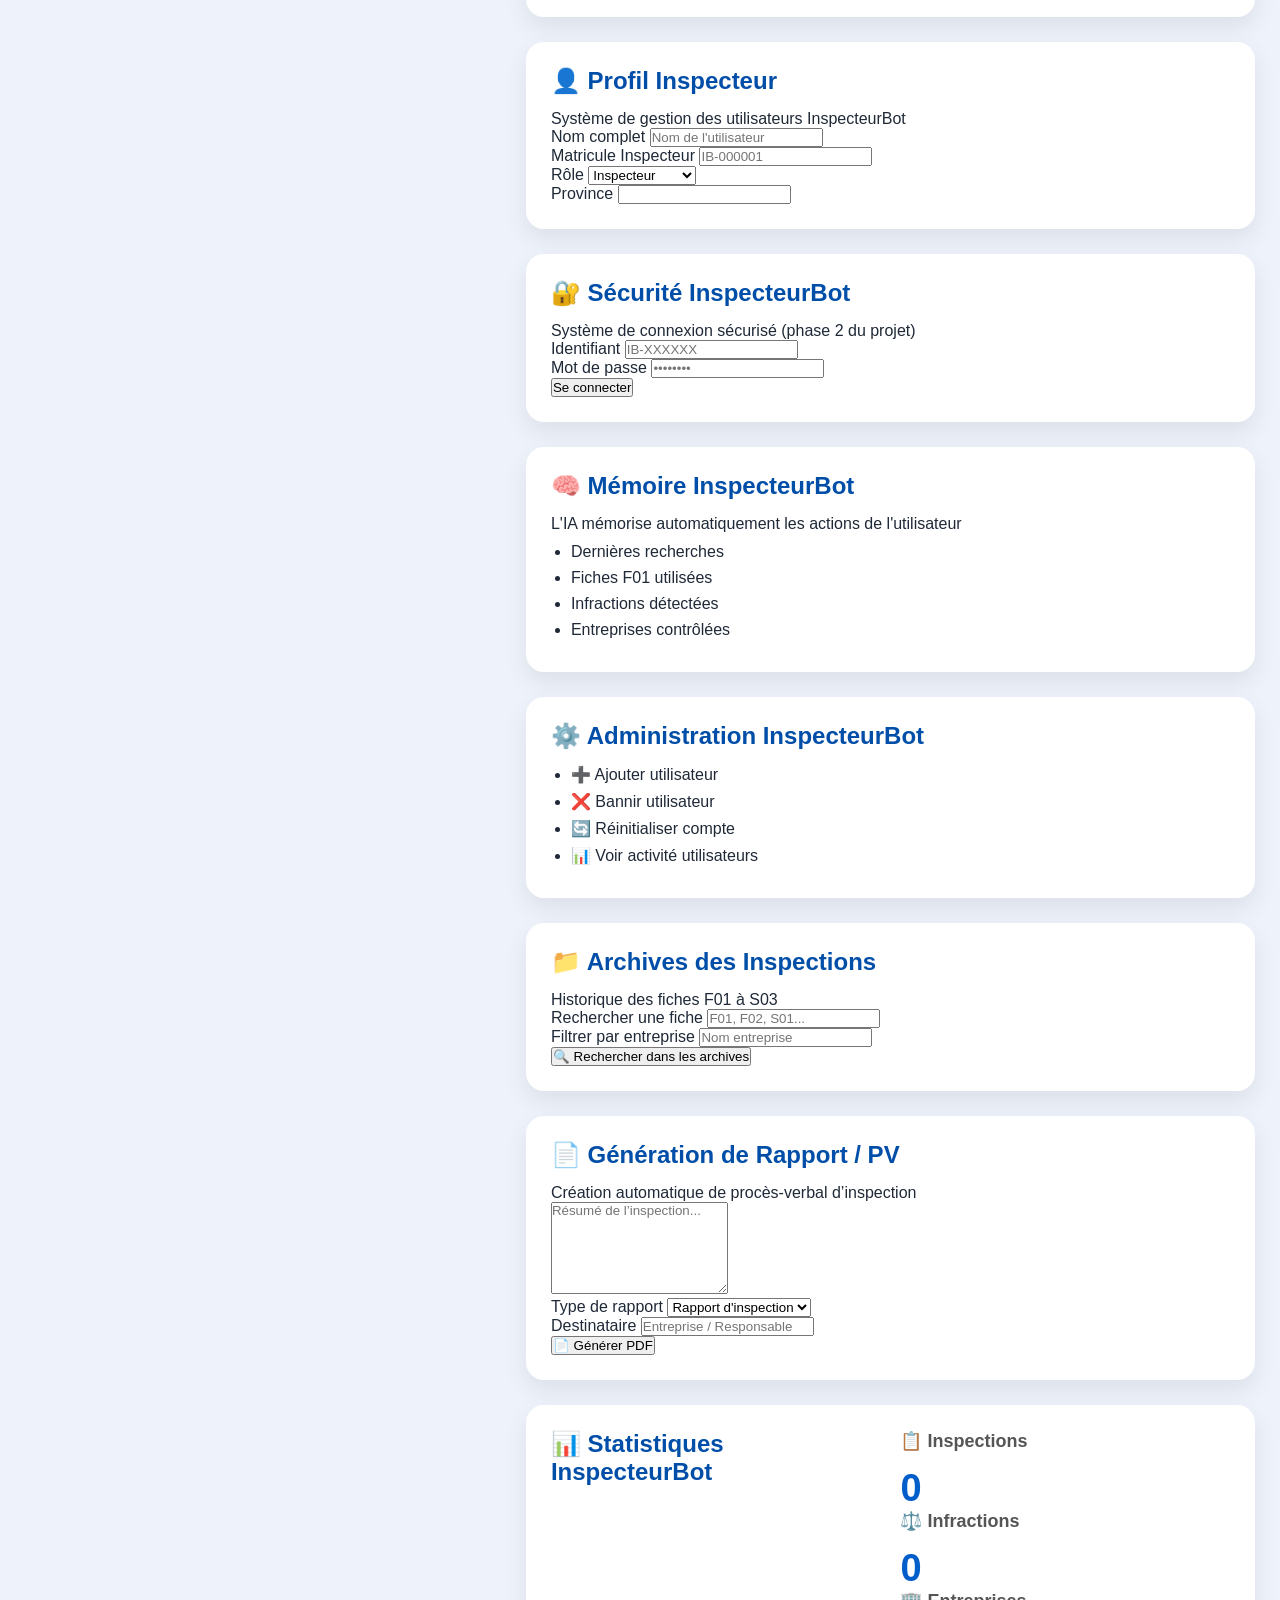
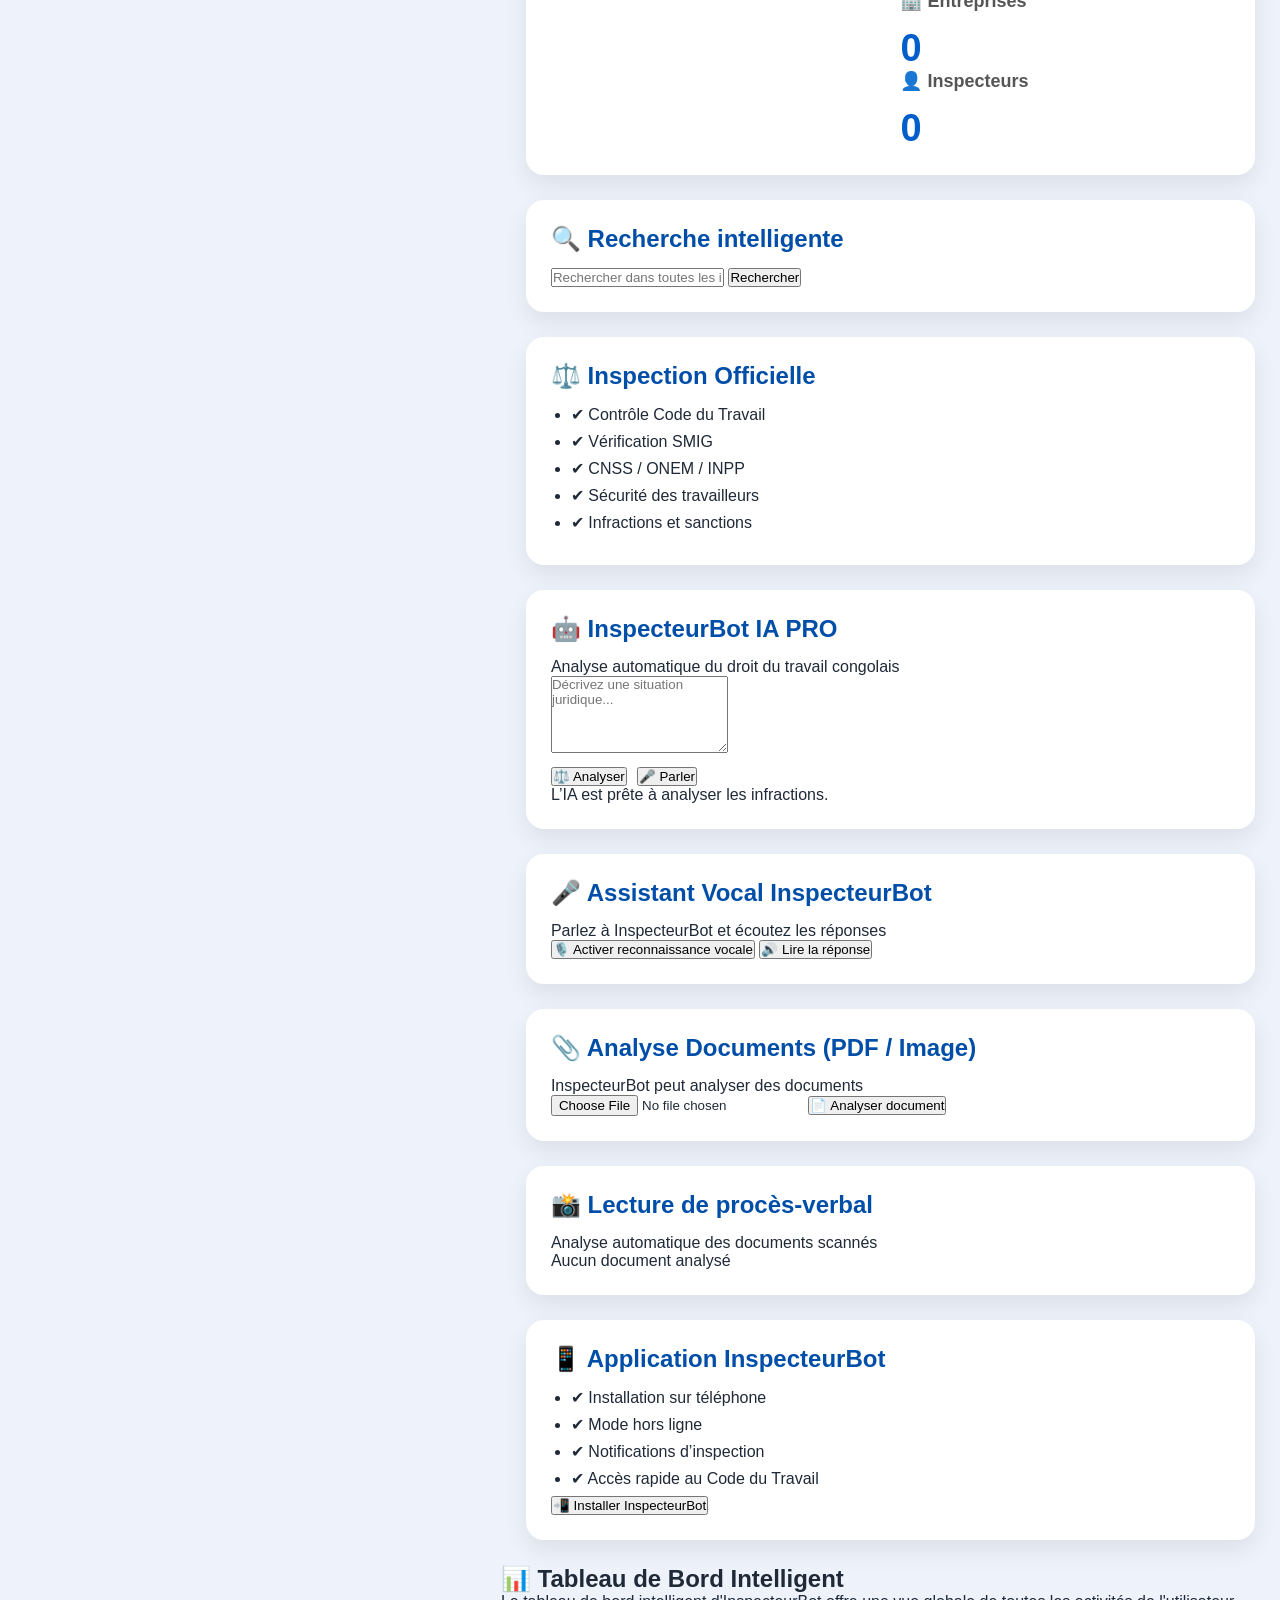
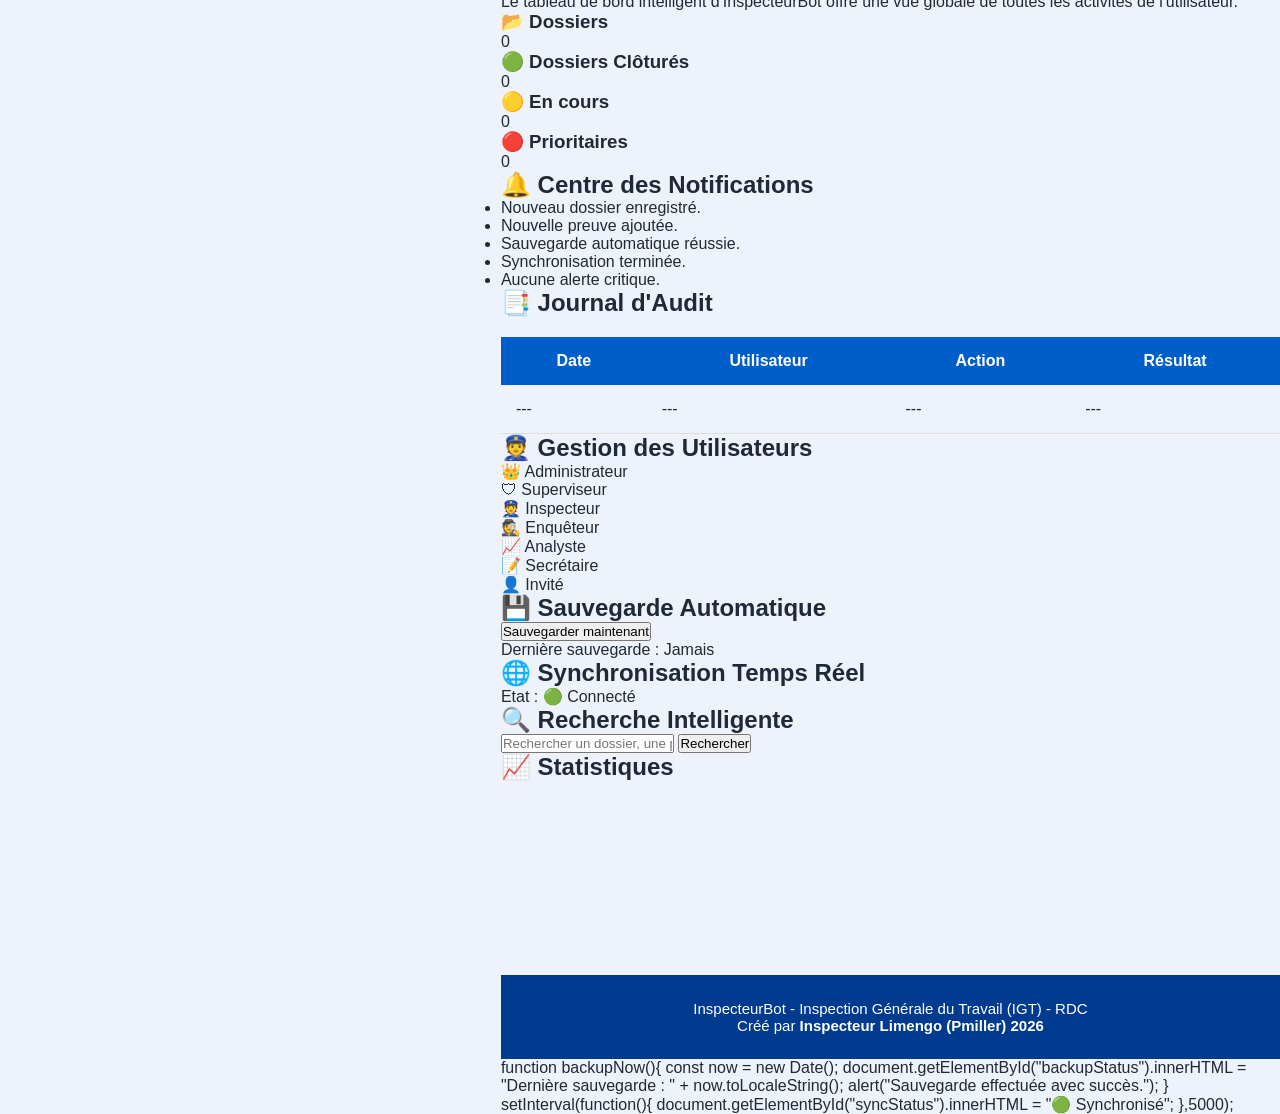
==== commit 16e7c1fd: "Add smart dashboard and notifications sections" ====
--- a/index.html
+++ b/index.html
@@ -603,6 +603,226 @@
 
 </section>
 
+<!-- ===================================================== -->
+<!-- SECTION 5.16 - TABLEAU DE BORD INTELLIGENT -->
+<!-- ===================================================== -->
+
+<section id="smart-dashboard" class="section-card">
+
+<h2>📊 Tableau de Bord Intelligent</h2>
+
+<p>
+Le tableau de bord intelligent d'InspecteurBot offre une vue globale de toutes les activités de l'utilisateur.
+</p>
+
+<div class="dashboard-grid">
+
+<div class="dashboard-box">
+<h3>📂 Dossiers</h3>
+<p id="totalCases">0</p>
+</div>
+
+<div class="dashboard-box">
+<h3>🟢 Dossiers Clôturés</h3>
+<p id="closedCases">0</p>
+</div>
+
+<div class="dashboard-box">
+<h3>🟡 En cours</h3>
+<p id="runningCases">0</p>
+</div>
+
+<div class="dashboard-box">
+<h3>🔴 Prioritaires</h3>
+<p id="urgentCases">0</p>
+</div>
+
+</div>
+
+</section>
+
+<!-- ===================================================== -->
+<!-- SECTION 5.17 - NOTIFICATIONS -->
+<!-- ===================================================== -->
+
+<section id="notifications" class="section-card">
+
+<h2>🔔 Centre des Notifications</h2>
+
+<ul id="notificationList">
+
+<li>Nouveau dossier enregistré.</li>
+
+<li>Nouvelle preuve ajoutée.</li>
+
+<li>Sauvegarde automatique réussie.</li>
+
+<li>Synchronisation terminée.</li>
+
+<li>Aucune alerte critique.</li>
+
+</ul>
+
+</section>
+
+<!-- ===================================================== -->
+<!-- SECTION 5.18 - JOURNAL D'AUDIT -->
+<!-- ===================================================== -->
+
+<section id="auditLog" class="section-card">
+
+<h2>📑 Journal d'Audit</h2>
+
+<table>
+
+<thead>
+
+<tr>
+
+<th>Date</th>
+
+<th>Utilisateur</th>
+
+<th>Action</th>
+
+<th>Résultat</th>
+
+</tr>
+
+</thead>
+
+<tbody id="auditBody">
+
+<tr>
+
+<td>---</td>
+
+<td>---</td>
+
+<td>---</td>
+
+<td>---</td>
+
+</tr>
+
+</tbody>
+
+</table>
+
+</section>
+
+<!-- ===================================================== -->
+<!-- SECTION 5.19 - GESTION DES RÔLES -->
+<!-- ===================================================== -->
+
+<section id="roles" class="section-card">
+
+<h2>👮 Gestion des Utilisateurs</h2>
+
+<div class="roles-grid">
+
+<div>👑 Administrateur</div>
+
+<div>🛡 Superviseur</div>
+
+<div>👮 Inspecteur</div>
+
+<div>🕵 Enquêteur</div>
+
+<div>📈 Analyste</div>
+
+<div>📝 Secrétaire</div>
+
+<div>👤 Invité</div>
+
+</div>
+
+</section>
+
+<!-- ===================================================== -->
+<!-- SECTION 5.20 - SAUVEGARDE -->
+<!-- ===================================================== -->
+
+<section id="backup" class="section-card">
+
+<h2>💾 Sauvegarde Automatique</h2>
+
+<button onclick="backupNow()">
+
+Sauvegarder maintenant
+
+</button>
+
+<p id="backupStatus">
+
+Dernière sauvegarde : Jamais
+
+</p>
+
+</section>
+
+<!-- ===================================================== -->
+<!-- SECTION 5.21 - SYNCHRONISATION -->
+<!-- ===================================================== -->
+
+<section id="sync" class="section-card">
+
+<h2>🌐 Synchronisation Temps Réel</h2>
+
+<p>
+
+Etat :
+
+<span id="syncStatus">
+
+🟢 Connecté
+
+</span>
+
+</p>
+
+</section>
+
+<!-- ===================================================== -->
+<!-- SECTION 5.22 - RECHERCHE -->
+<!-- ===================================================== -->
+
+<section id="searchEngine" class="section-card">
+
+<h2>🔍 Recherche Intelligente</h2>
+
+<input
+
+type="text"
+
+id="searchInput"
+
+placeholder="Rechercher un dossier, une personne, une plaque..."
+
+>
+
+<button>
+
+Rechercher
+
+</button>
+
+</section>
+
+<!-- ===================================================== -->
+<!-- SECTION 5.23 - STATISTIQUES -->
+<!-- ===================================================== -->
+
+<section id="statistics" class="section-card">
+
+<h2>📈 Statistiques</h2>
+
+<canvas id="statisticsChart">
+
+</canvas>
+
+</section>   
+
 <!-- =========================
     FOOTER OFFICIEL
 ========================= -->
@@ -618,3 +838,21 @@
     </p>
 
 </footer>
+    
+function backupNow(){
+
+const now = new Date();
+
+document.getElementById("backupStatus").innerHTML =
+"Dernière sauvegarde : " + now.toLocaleString();
+
+alert("Sauvegarde effectuée avec succès.");
+
+}
+
+setInterval(function(){
+
+document.getElementById("syncStatus").innerHTML =
+"🟢 Synchronisé";
+
+},5000);
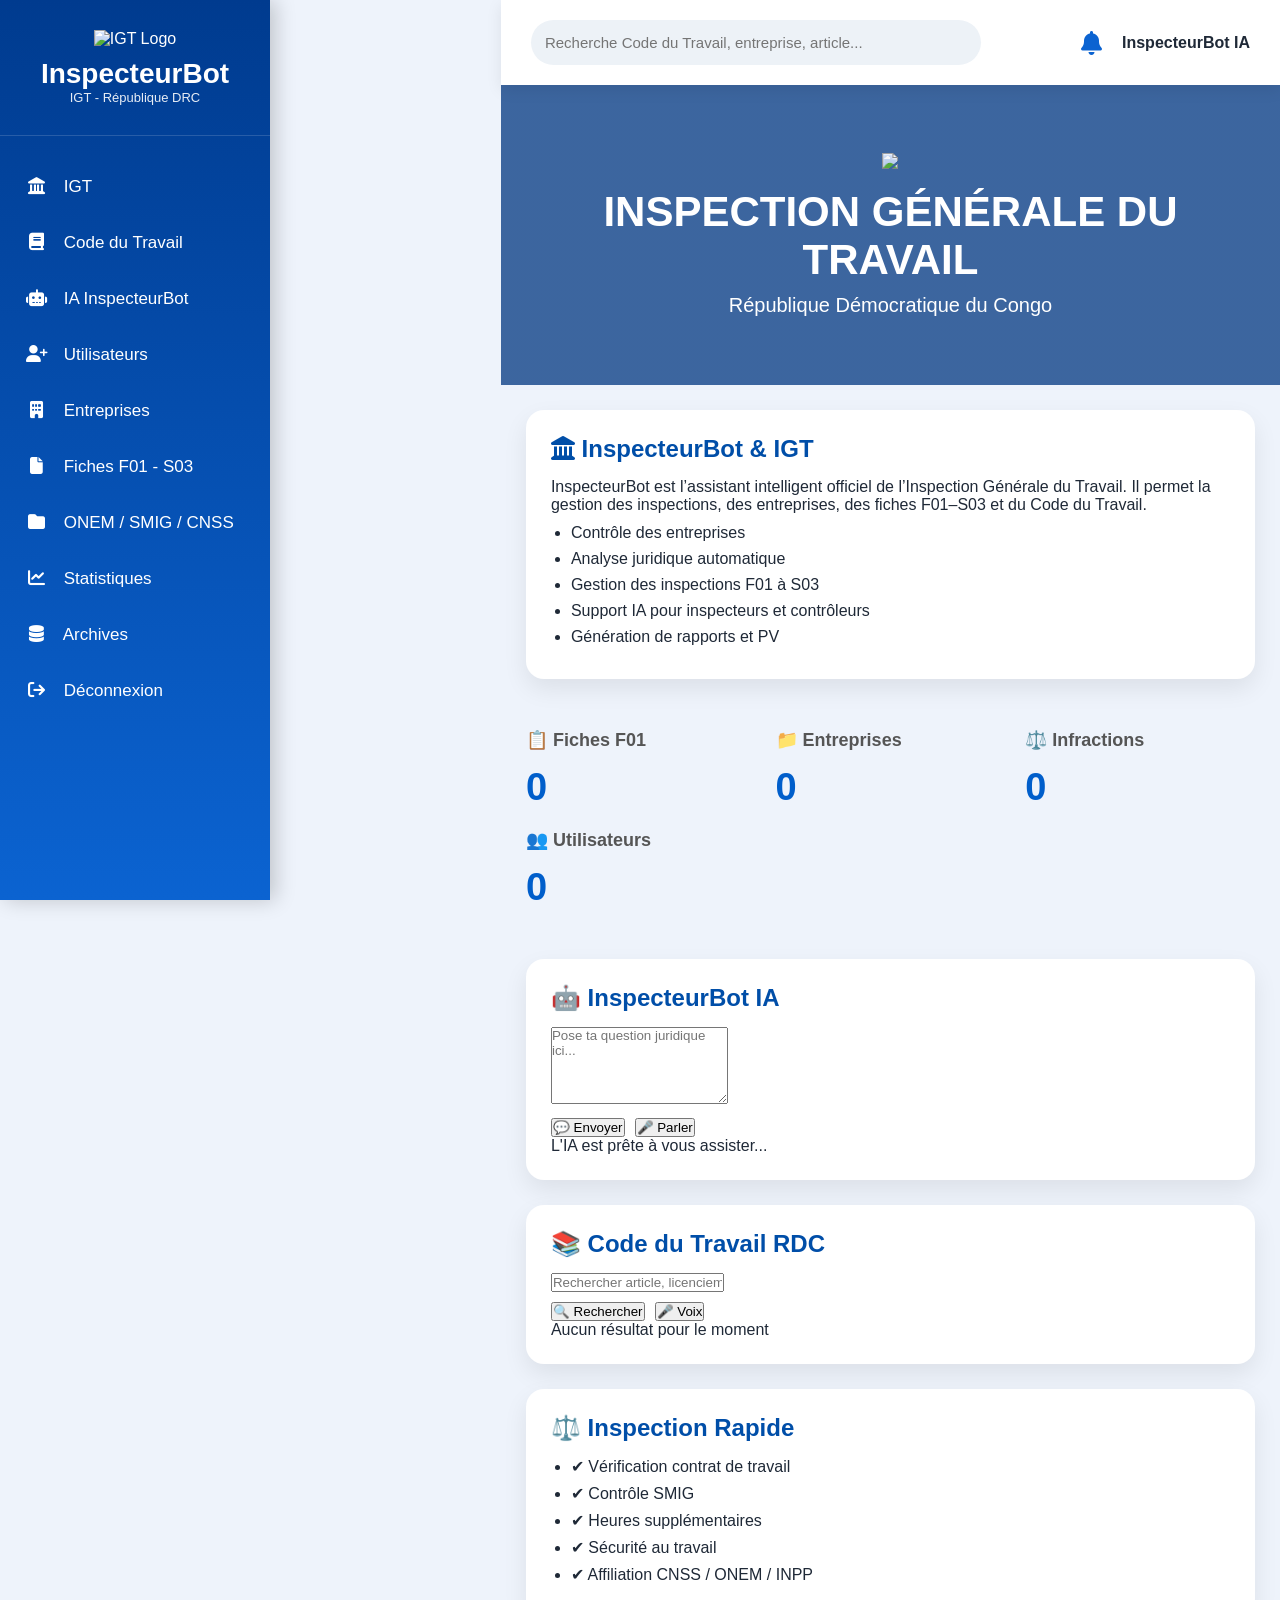
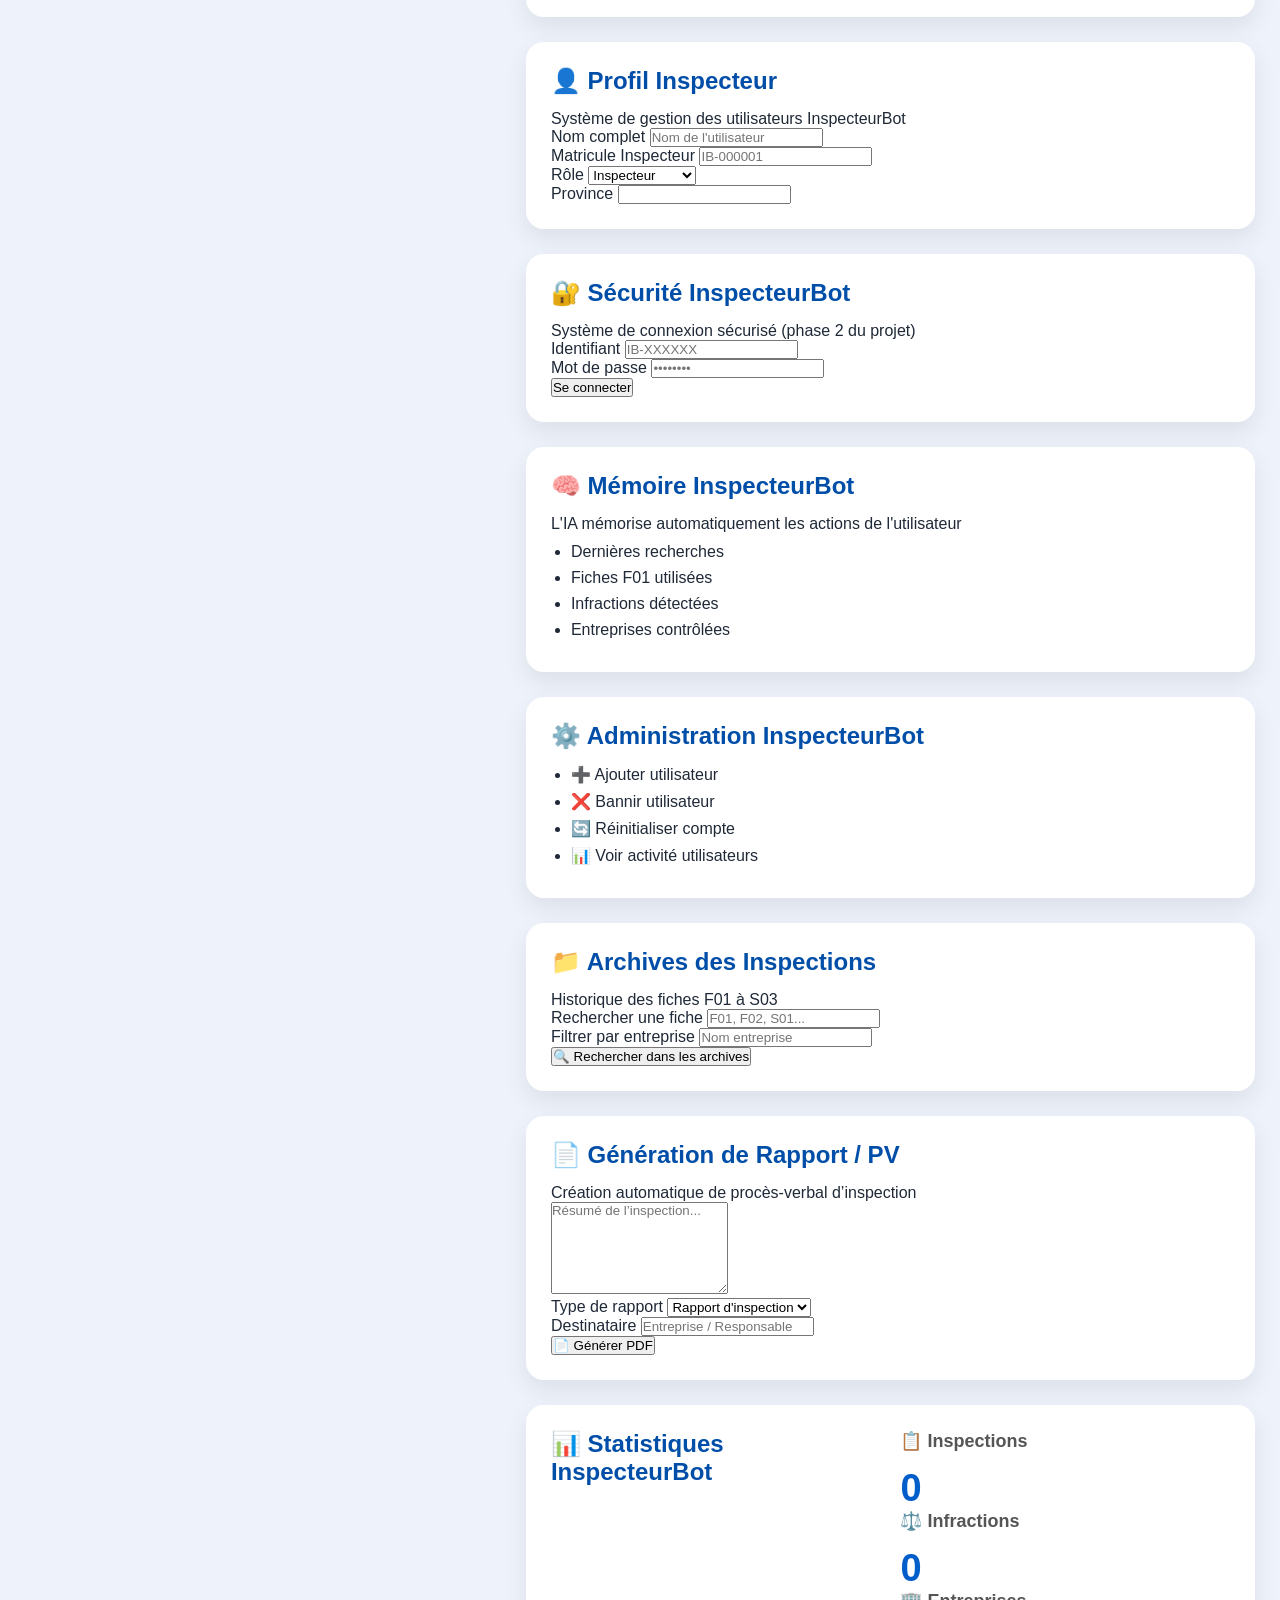
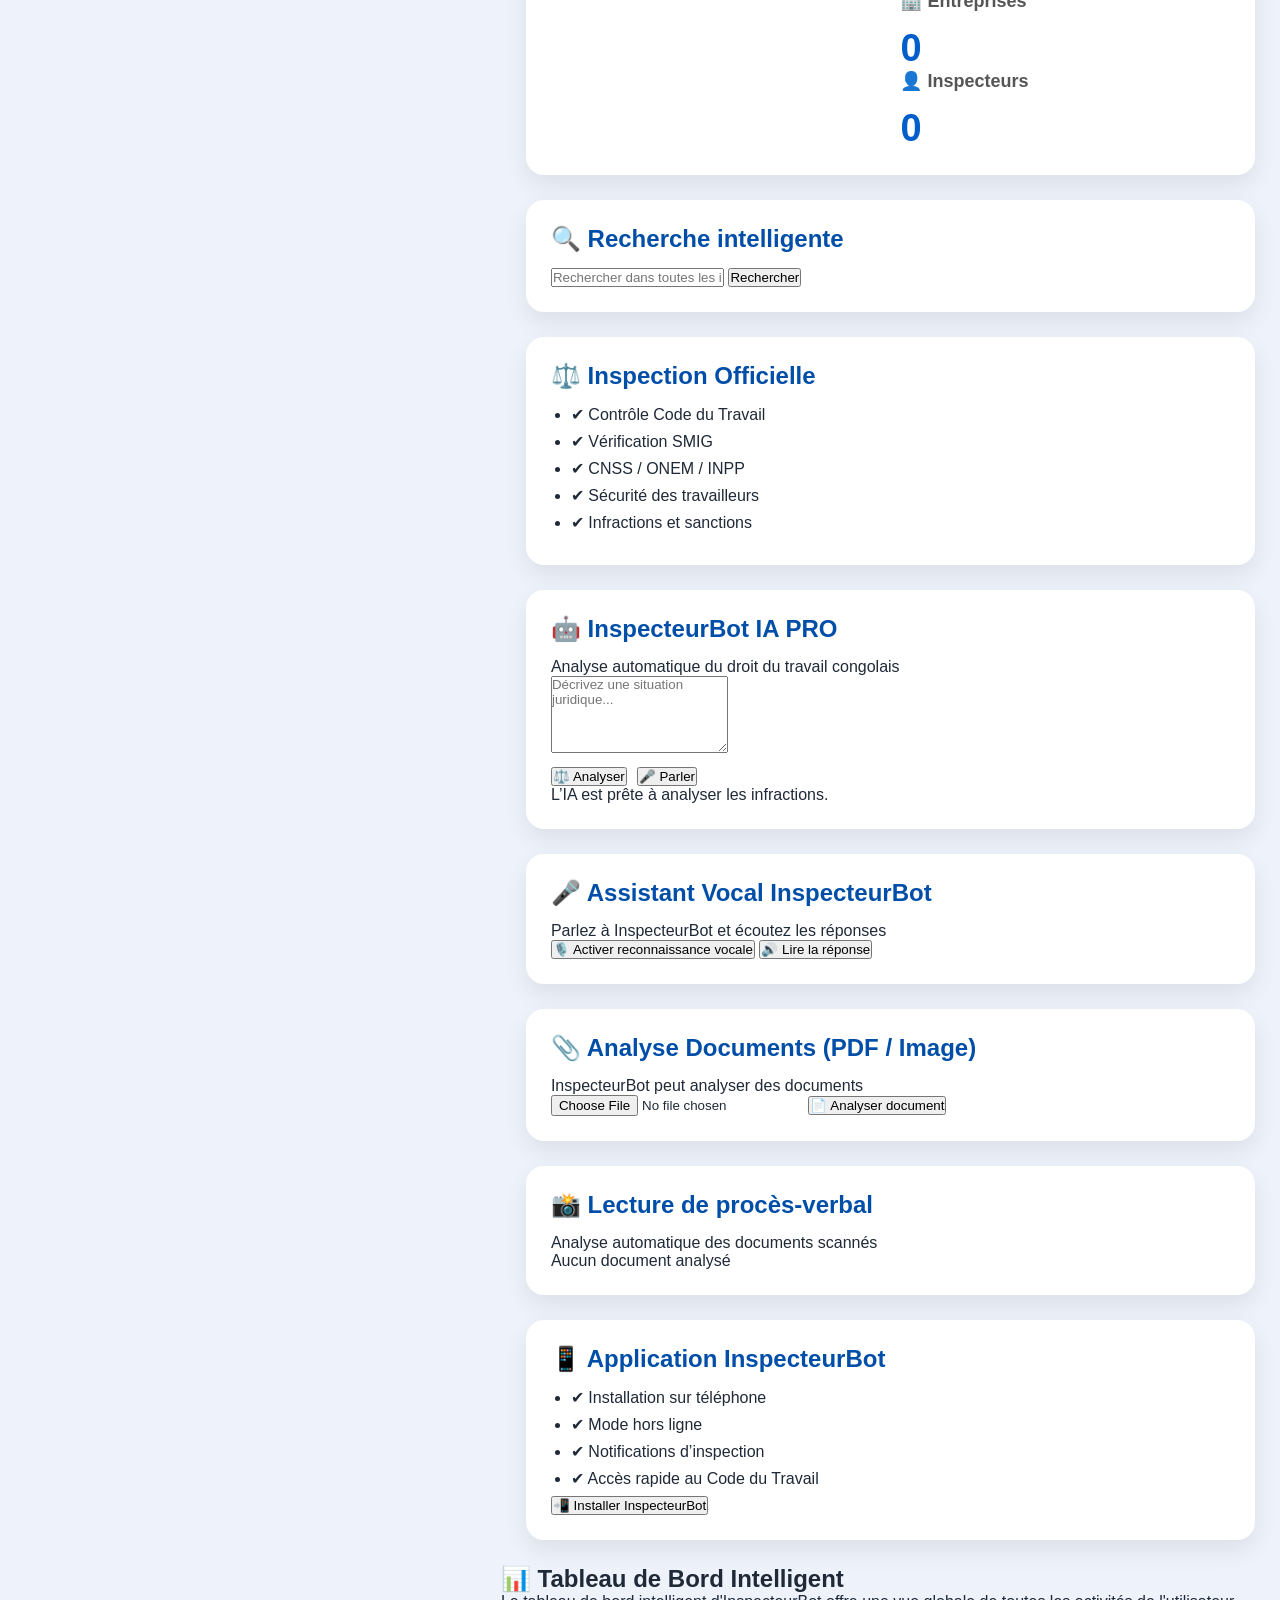
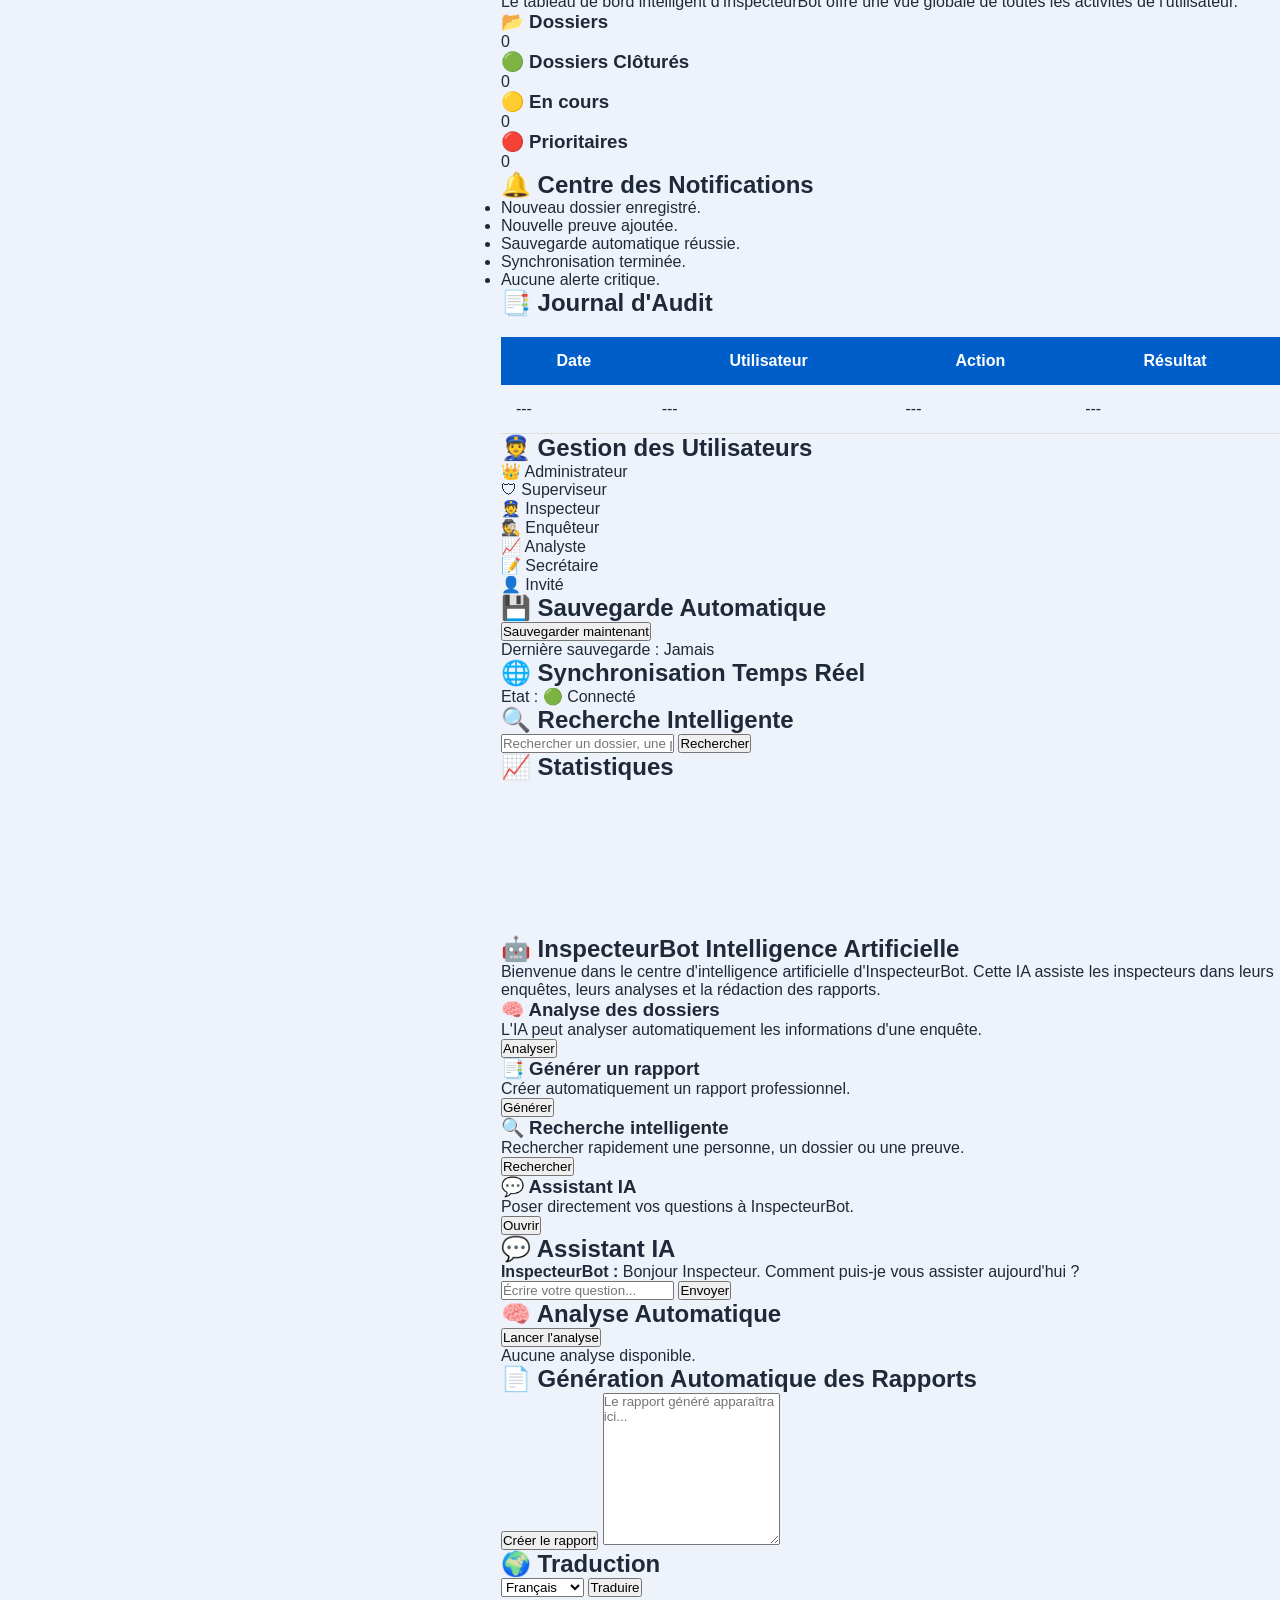
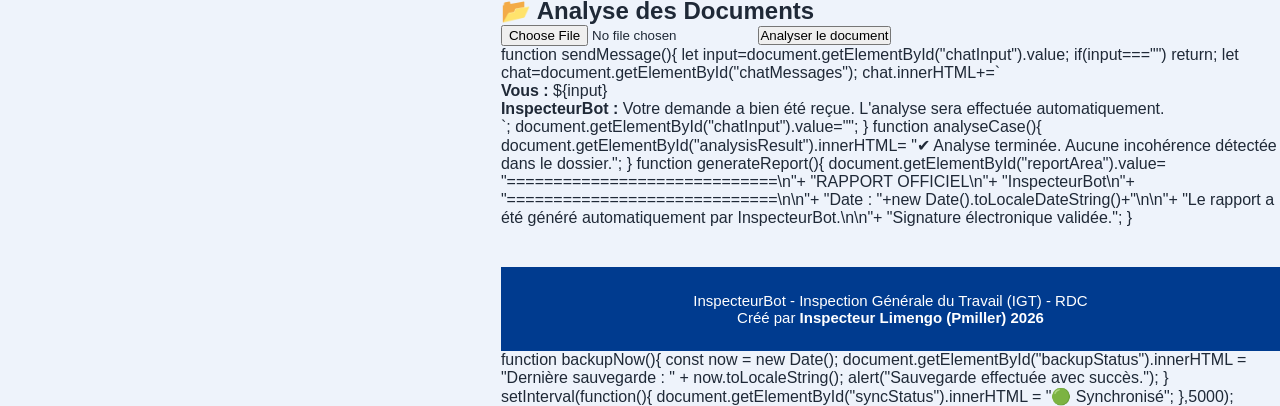
==== commit fc70d634: "Update index.html" ====
--- a/index.html
+++ b/index.html
@@ -821,7 +821,203 @@
 
 </canvas>
 
-</section>   
+</section> 
+
+<!-- ===================================================== -->
+<!-- PARTIE 6 - INTELLIGENCE ARTIFICIELLE -->
+<!-- ===================================================== -->
+
+<section id="inspecteurbot-ai" class="section-card">
+
+<h2>🤖 InspecteurBot Intelligence Artificielle</h2>
+
+<p>
+Bienvenue dans le centre d'intelligence artificielle d'InspecteurBot.
+Cette IA assiste les inspecteurs dans leurs enquêtes,
+leurs analyses et la rédaction des rapports.
+</p>
+
+<div class="ai-grid">
+
+<div class="ai-card">
+<h3>🧠 Analyse des dossiers</h3>
+<p>L'IA peut analyser automatiquement les informations d'une enquête.</p>
+<button>Analyser</button>
+</div>
+
+<div class="ai-card">
+<h3>📑 Générer un rapport</h3>
+<p>Créer automatiquement un rapport professionnel.</p>
+<button>Générer</button>
+</div>
+
+<div class="ai-card">
+<h3>🔍 Recherche intelligente</h3>
+<p>Rechercher rapidement une personne, un dossier ou une preuve.</p>
+<button>Rechercher</button>
+</div>
+
+<div class="ai-card">
+<h3>💬 Assistant IA</h3>
+<p>Poser directement vos questions à InspecteurBot.</p>
+<button>Ouvrir</button>
+</div>
+
+</div>
+
+</section>
+
+<section class="section-card">
+
+<h2>💬 Assistant IA</h2>
+
+<div class="chat-container">
+
+<div id="chatMessages">
+
+<p><strong>InspecteurBot :</strong> Bonjour Inspecteur. Comment puis-je vous assister aujourd'hui ?</p>
+
+</div>
+
+<input
+type="text"
+id="chatInput"
+placeholder="Écrire votre question..."
+>
+
+<button onclick="sendMessage()">
+
+Envoyer
+
+</button>
+
+</div>
+
+</section>
+
+<section class="section-card">
+
+<h2>🧠 Analyse Automatique</h2>
+
+<button onclick="analyseCase()">
+
+Lancer l'analyse
+
+</button>
+
+<p id="analysisResult">
+
+Aucune analyse disponible.
+
+</p>
+
+</section>
+
+<section class="section-card">
+
+<h2>📄 Génération Automatique des Rapports</h2>
+
+<button onclick="generateReport()">
+
+Créer le rapport
+
+</button>
+
+<textarea
+rows="10"
+id="reportArea"
+placeholder="Le rapport généré apparaîtra ici...">
+</textarea>
+
+</section>
+
+<section class="section-card">
+
+<h2>🌍 Traduction</h2>
+
+<select>
+
+<option>Français</option>
+
+<option>English</option>
+
+<option>Kiswahili</option>
+
+<option>Lingala</option>
+
+<option>Tshiluba</option>
+
+<option>Português</option>
+
+</select>
+
+<button>
+
+Traduire
+
+</button>
+
+</section>
+
+<section class="section-card">
+
+<h2>📂 Analyse des Documents</h2>
+
+<input type="file">
+
+<button>
+
+Analyser le document
+
+</button>
+
+</section>
+
+function sendMessage(){
+
+let input=document.getElementById("chatInput").value;
+
+if(input==="") return;
+
+let chat=document.getElementById("chatMessages");
+
+chat.innerHTML+=`
+<p><strong>Vous :</strong> ${input}</p>
+<p><strong>InspecteurBot :</strong>
+Votre demande a bien été reçue.
+L'analyse sera effectuée automatiquement.
+</p>
+`;
+
+document.getElementById("chatInput").value="";
+
+}
+
+function analyseCase(){
+
+document.getElementById("analysisResult").innerHTML=
+"✔ Analyse terminée. Aucune incohérence détectée dans le dossier.";
+
+}
+
+function generateReport(){
+
+document.getElementById("reportArea").value=
+
+"=============================\n"+
+"RAPPORT OFFICIEL\n"+
+"InspecteurBot\n"+
+"=============================\n\n"+
+
+"Date : "+new Date().toLocaleDateString()+"\n\n"+
+
+"Le rapport a été généré automatiquement par InspecteurBot.\n\n"+
+
+"Signature électronique validée.";
+
+}
+
+
 
 <!-- =========================
     FOOTER OFFICIEL
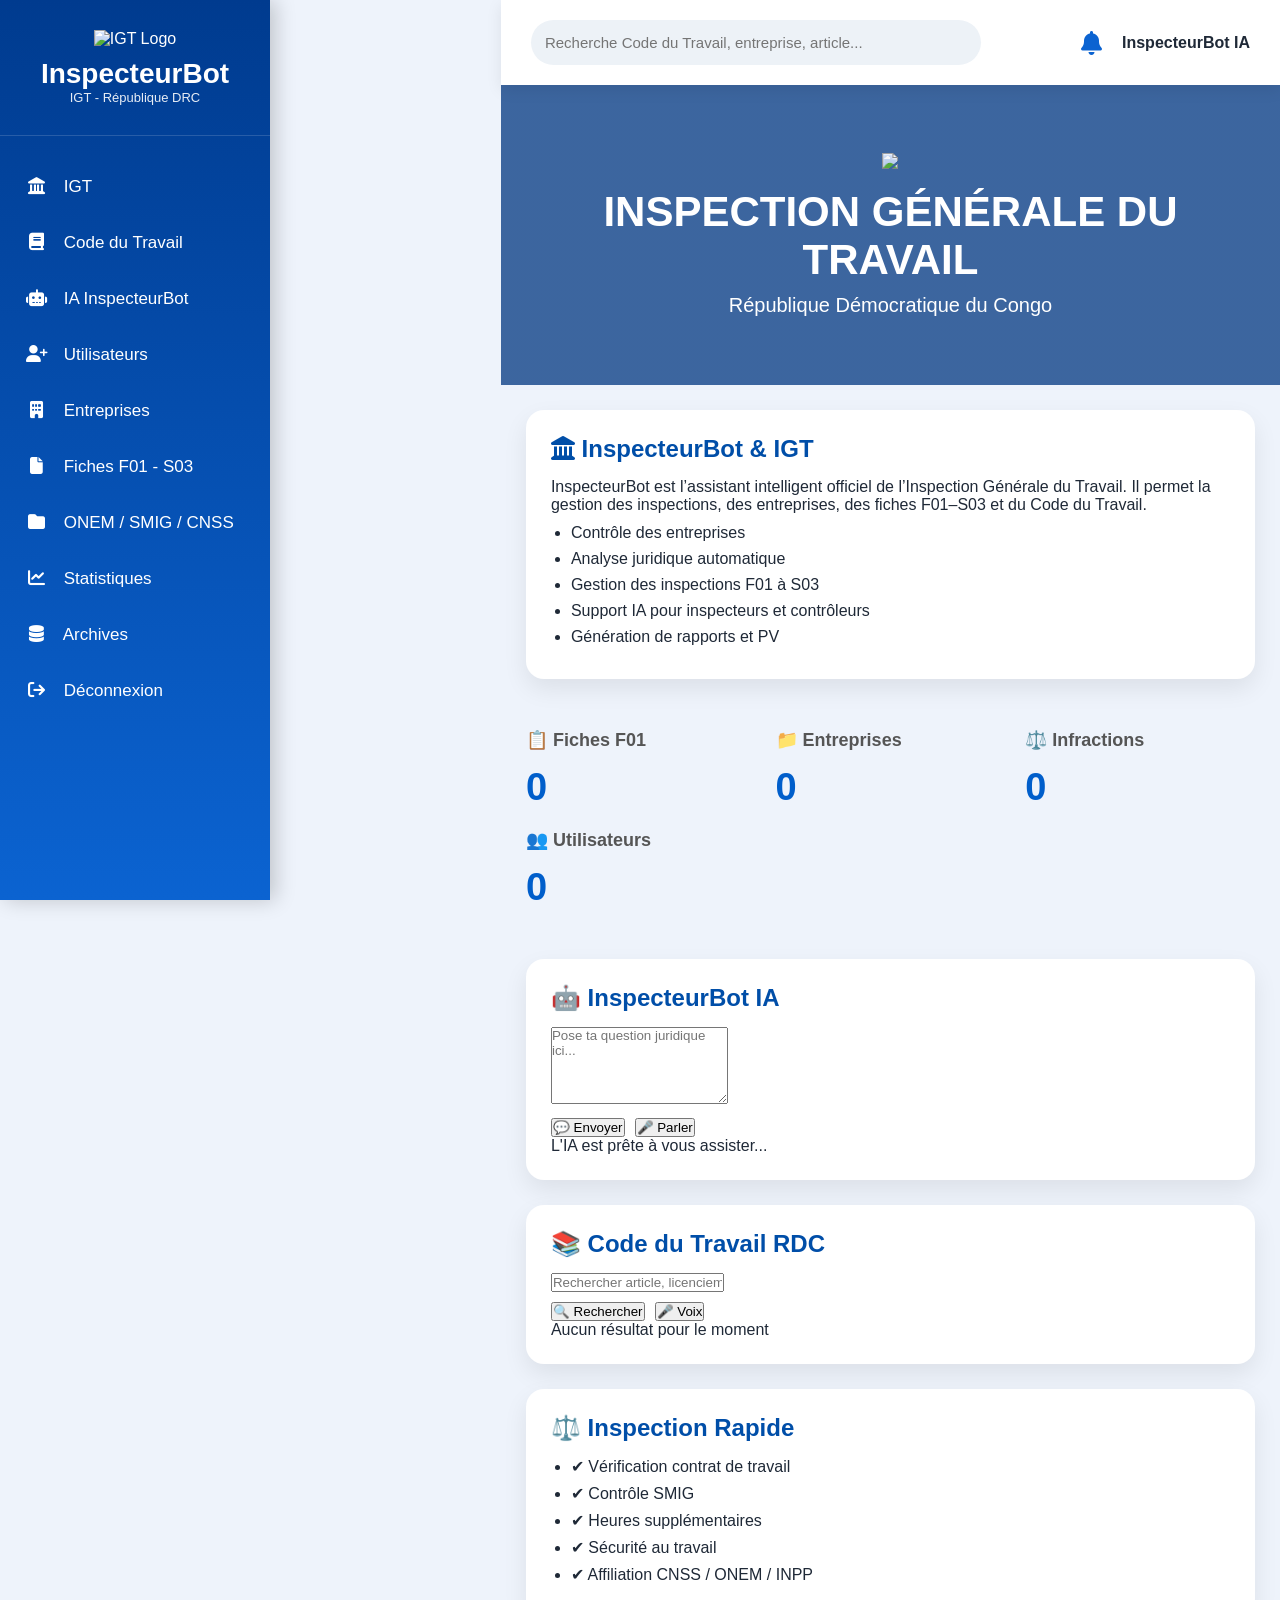
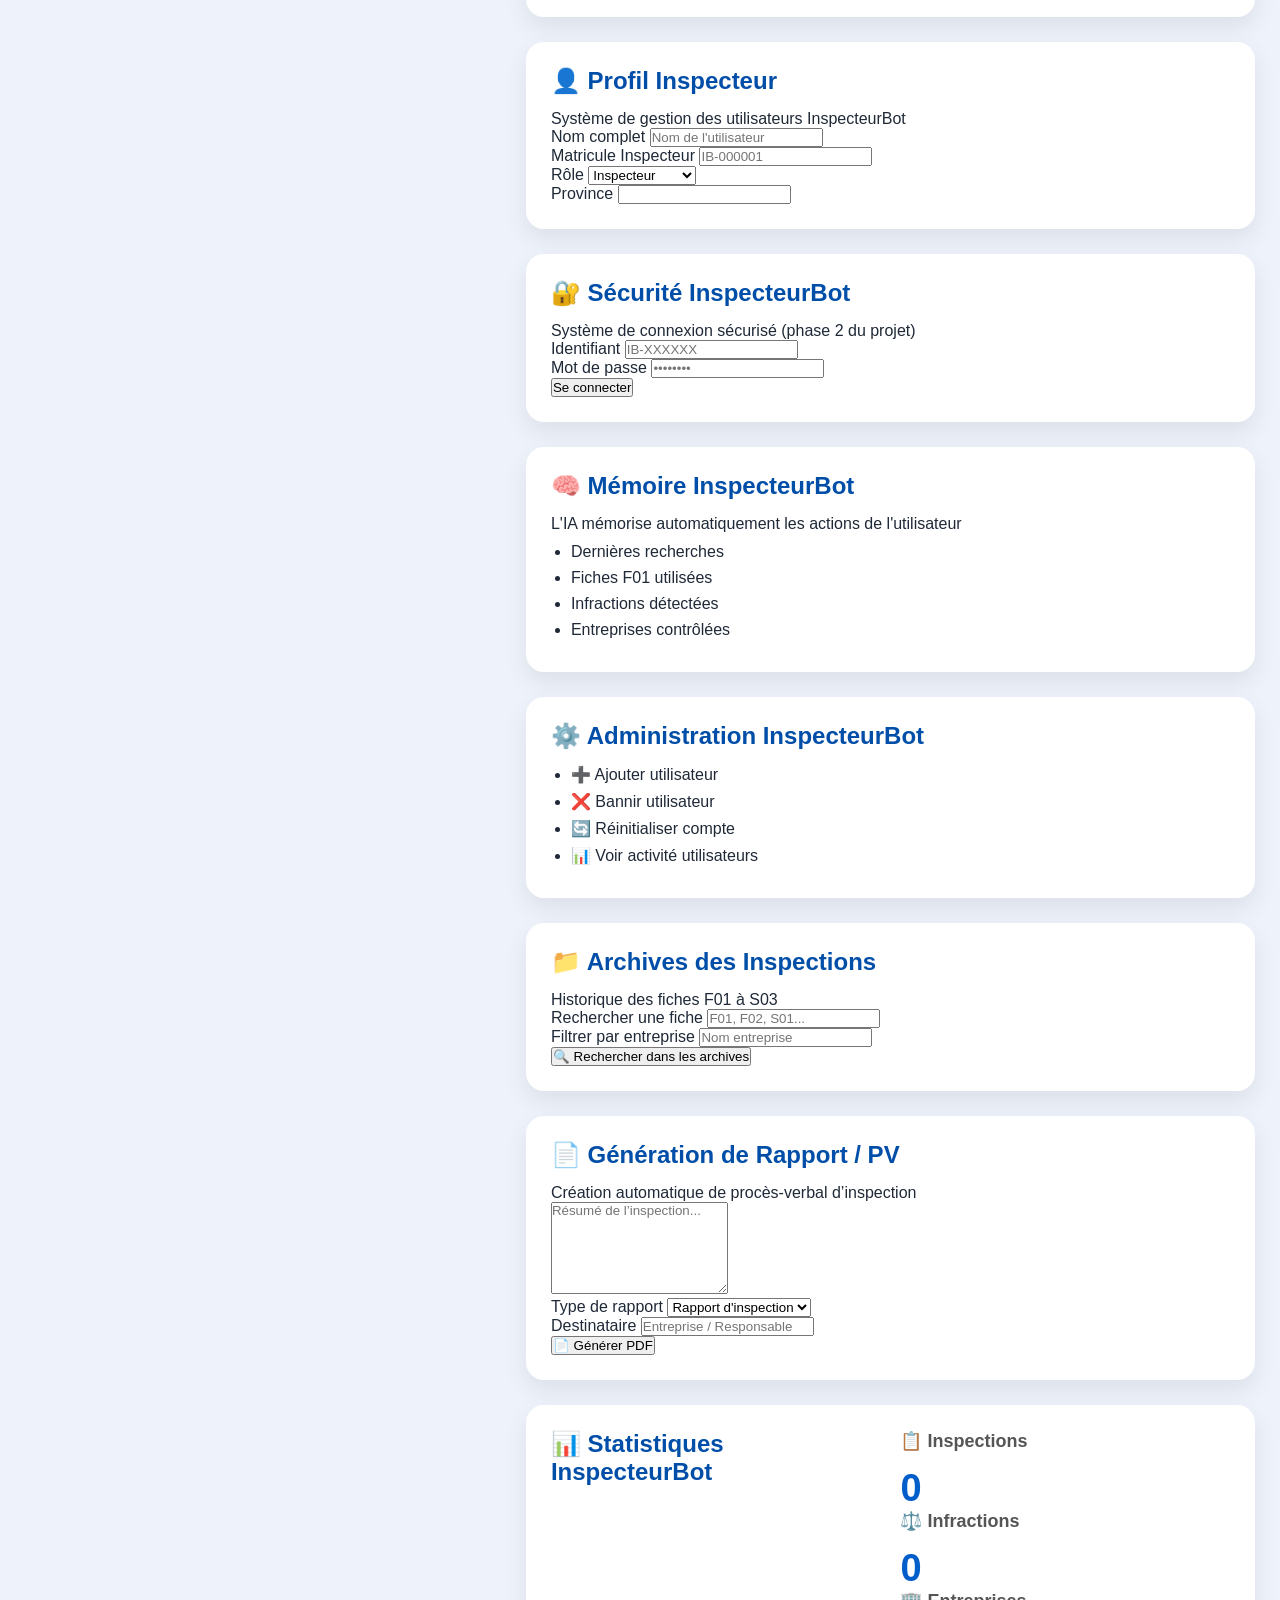
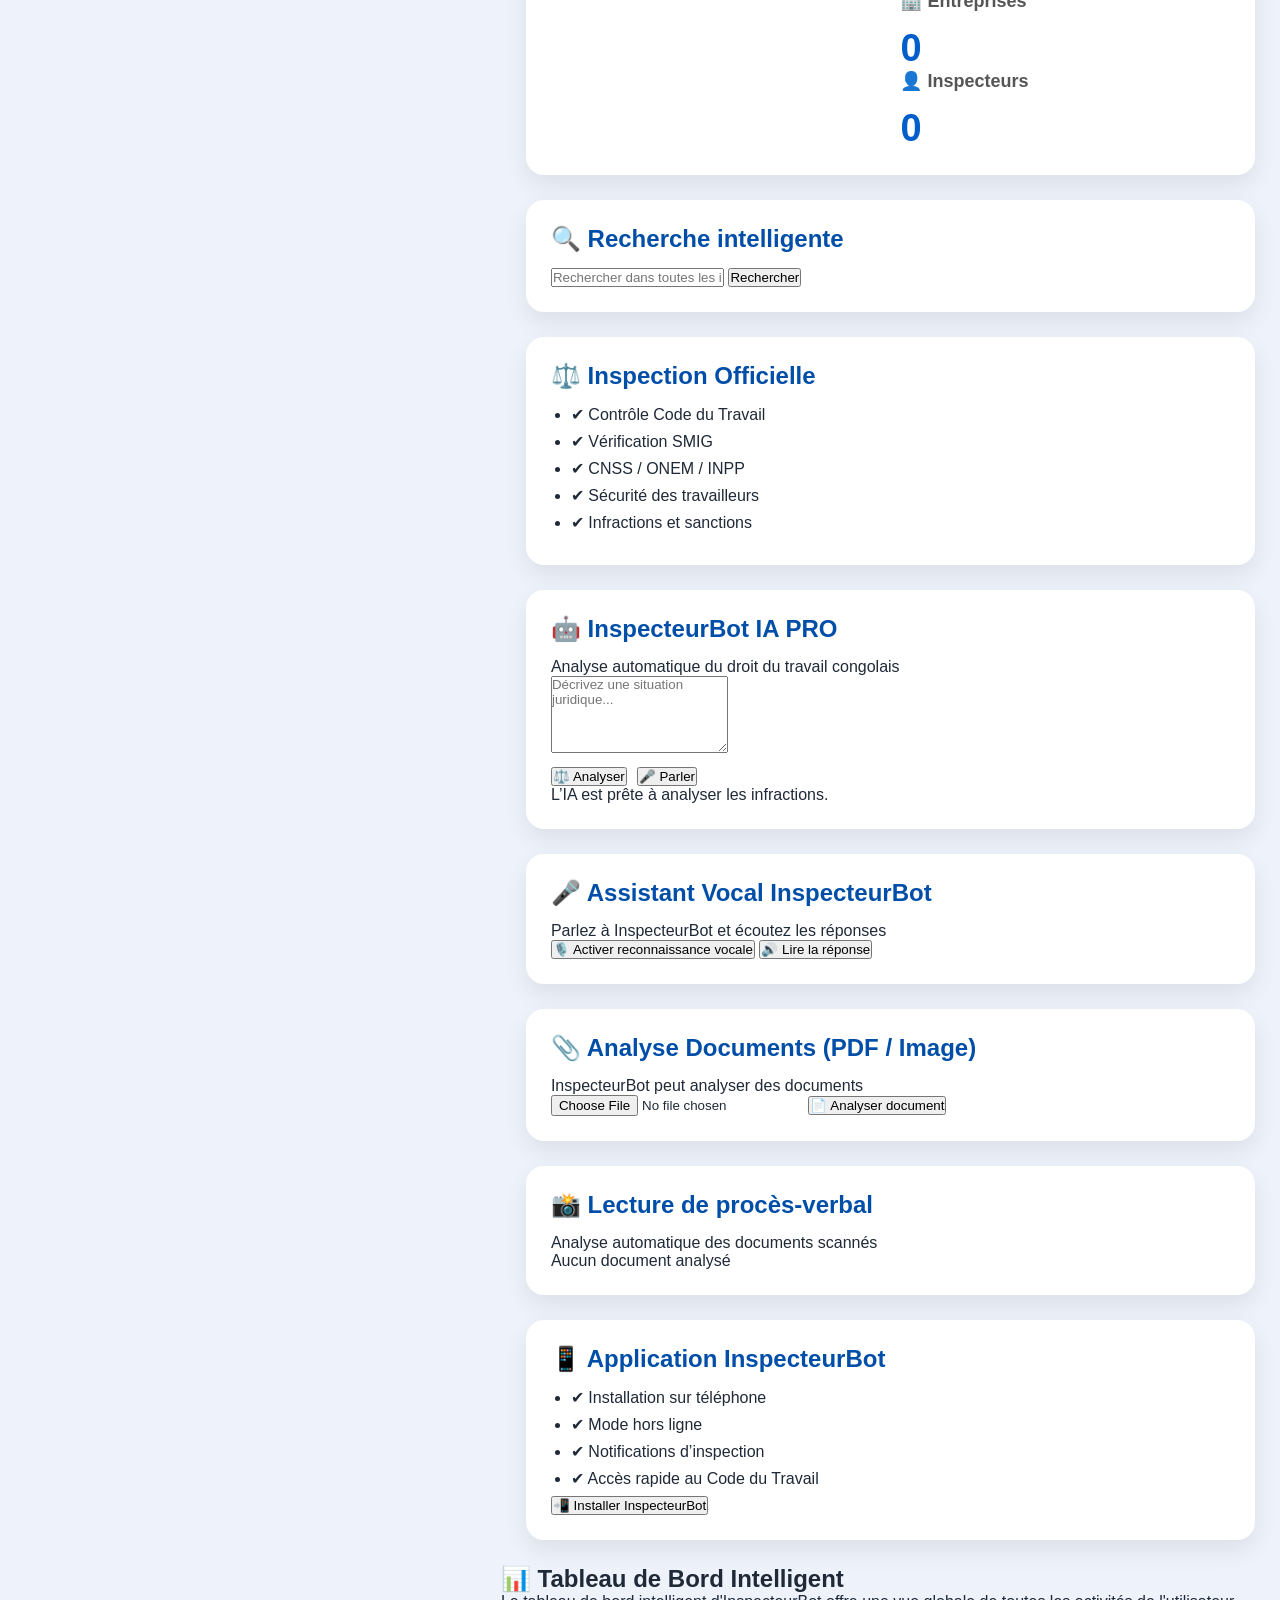
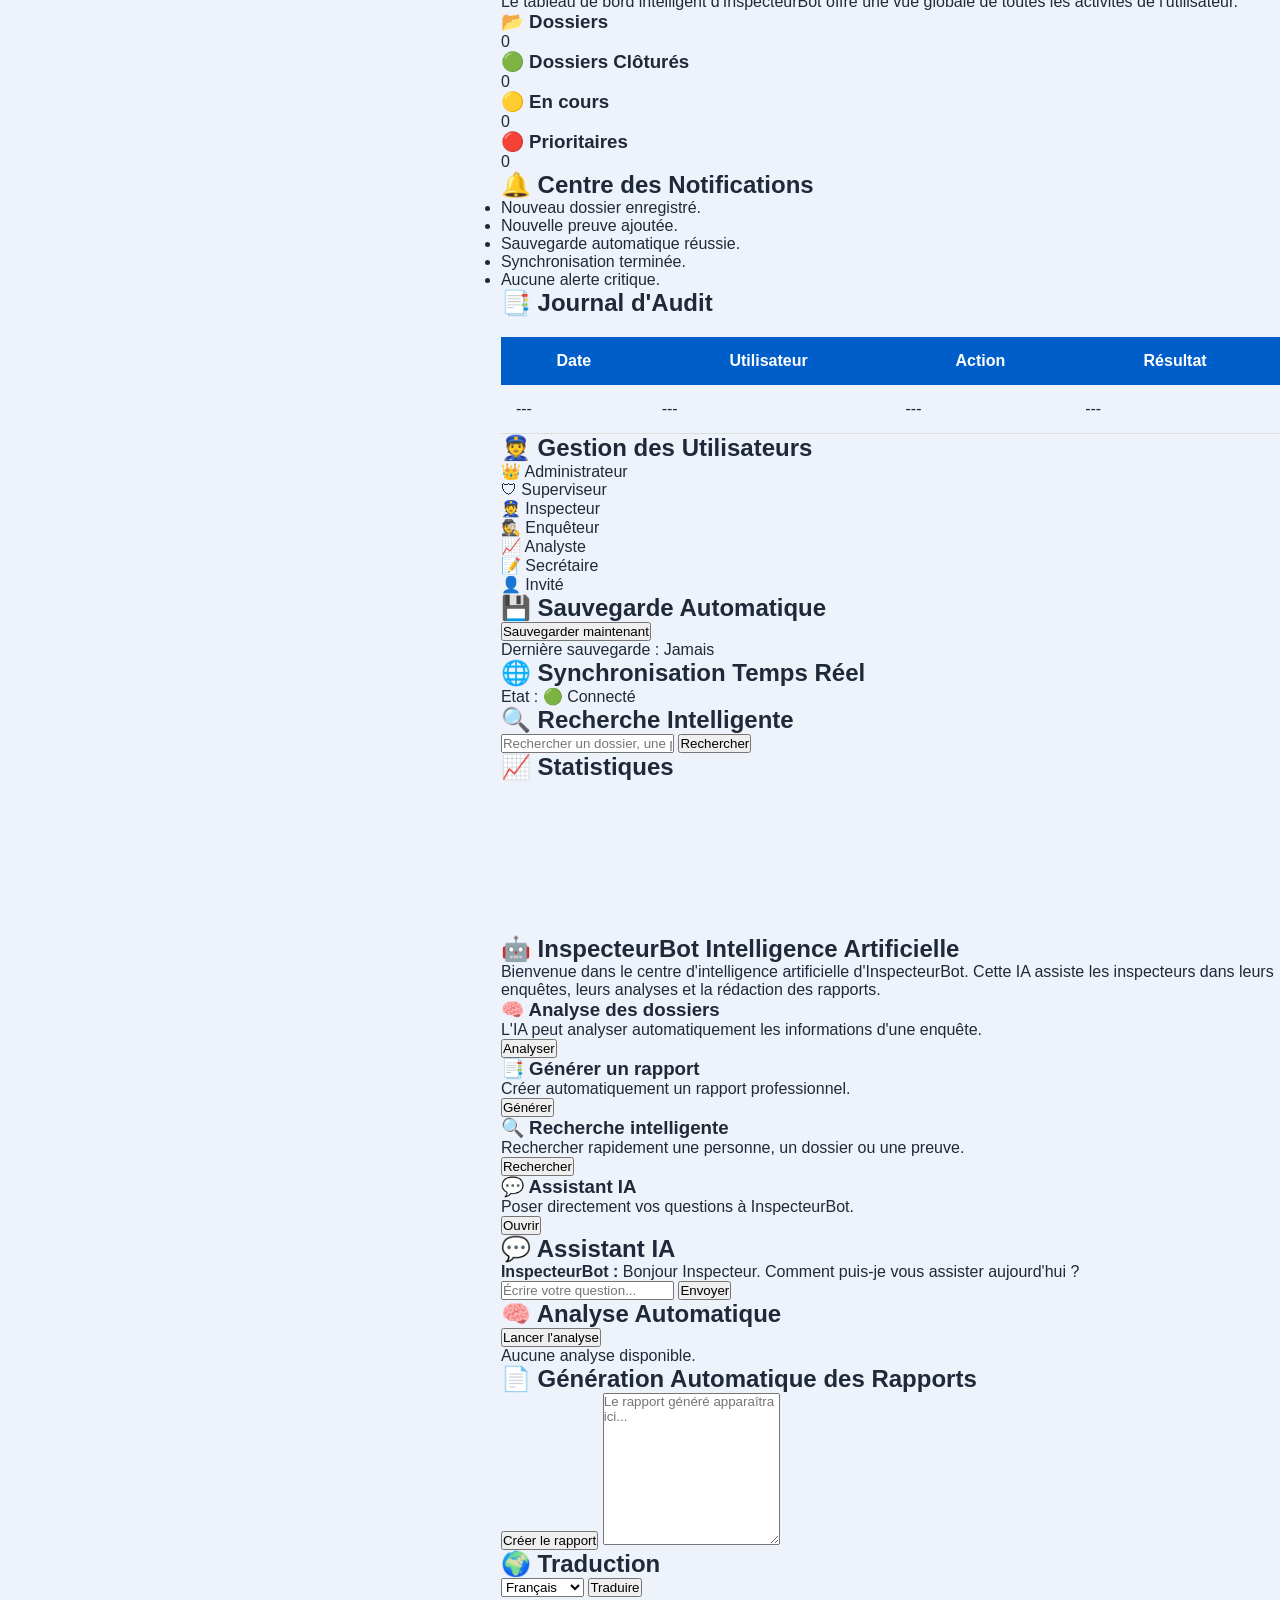
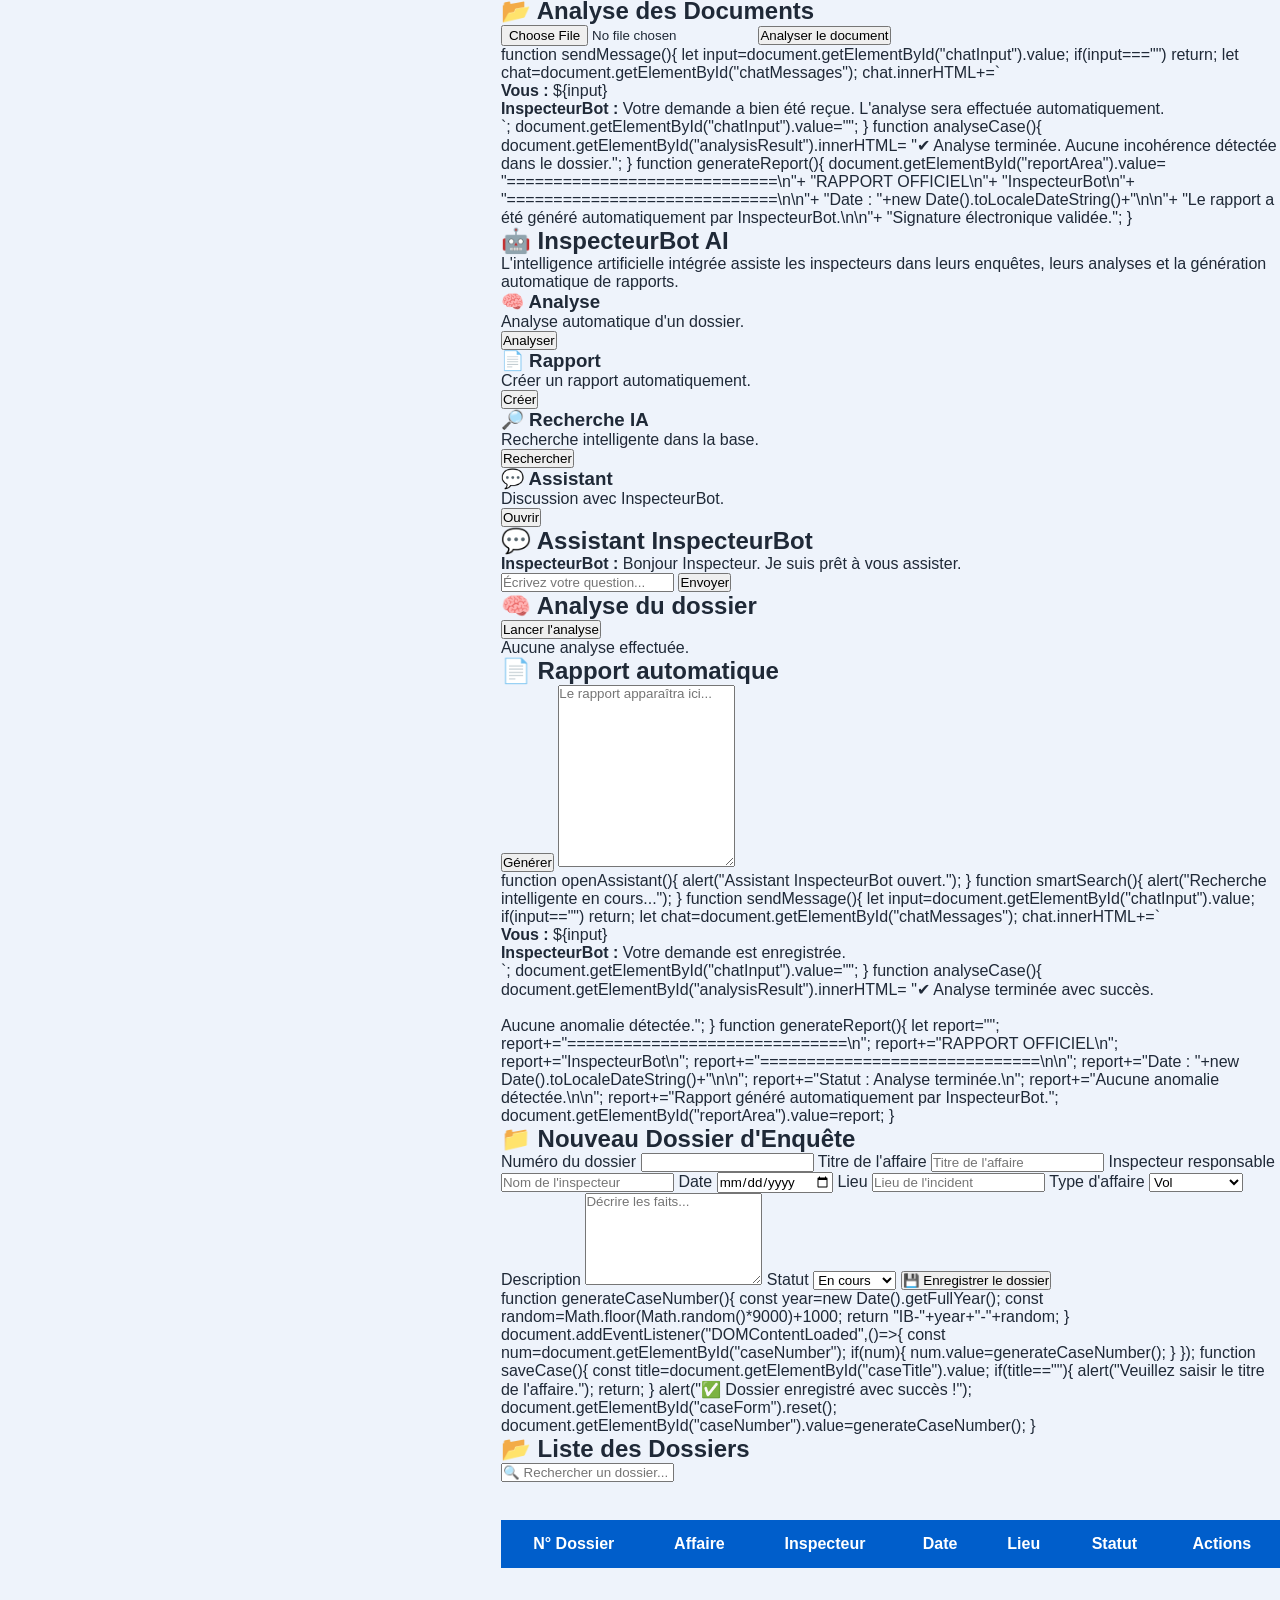
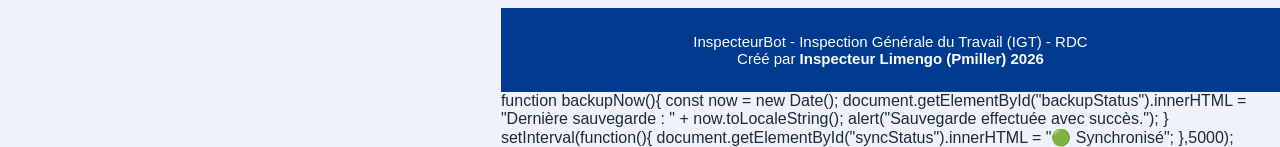
==== commit 0207f49b: "Implement AI functionalities in case management Added AI features for case analysis and report gener" ====
--- a/index.html
+++ b/index.html
@@ -1017,8 +1017,360 @@
 
 }
 
-
-
+<!-- ===================================================== -->
+<!-- PARTIE 6 : INTELLIGENCE ARTIFICIELLE -->
+<!-- ===================================================== -->
+
+<section id="inspecteurbot-ai" class="section-card">
+
+<h2>🤖 InspecteurBot AI</h2>
+
+<p>
+L'intelligence artificielle intégrée assiste les inspecteurs
+dans leurs enquêtes, leurs analyses et la génération
+automatique de rapports.
+</p>
+
+<div class="ai-grid">
+
+<div class="ai-card">
+<h3>🧠 Analyse</h3>
+<p>Analyse automatique d'un dossier.</p>
+<button onclick="analyseCase()">Analyser</button>
+</div>
+
+<div class="ai-card">
+<h3>📄 Rapport</h3>
+<p>Créer un rapport automatiquement.</p>
+<button onclick="generateReport()">Créer</button>
+</div>
+
+<div class="ai-card">
+<h3>🔎 Recherche IA</h3>
+<p>Recherche intelligente dans la base.</p>
+<button onclick="smartSearch()">Rechercher</button>
+</div>
+
+<div class="ai-card">
+<h3>💬 Assistant</h3>
+<p>Discussion avec InspecteurBot.</p>
+<button onclick="openAssistant()">Ouvrir</button>
+</div>
+
+</div>
+
+</section>
+
+<!-- Assistant IA -->
+
+<section class="section-card">
+
+<h2>💬 Assistant InspecteurBot</h2>
+
+<div id="chatMessages">
+
+<p><strong>InspecteurBot :</strong>
+Bonjour Inspecteur.
+Je suis prêt à vous assister.
+</p>
+
+</div>
+
+<input
+type="text"
+id="chatInput"
+placeholder="Écrivez votre question..."
+>
+
+<button onclick="sendMessage()">
+
+Envoyer
+
+</button>
+
+</section>
+
+<!-- Analyse -->
+
+<section class="section-card">
+
+<h2>🧠 Analyse du dossier</h2>
+
+<button onclick="analyseCase()">
+
+Lancer l'analyse
+
+</button>
+
+<p id="analysisResult">
+
+Aucune analyse effectuée.
+
+</p>
+
+</section>
+
+<!-- Rapport -->
+
+<section class="section-card">
+
+<h2>📄 Rapport automatique</h2>
+
+<button onclick="generateReport()">
+
+Générer
+
+</button>
+
+<textarea
+id="reportArea"
+rows="12"
+placeholder="Le rapport apparaîtra ici...">
+</textarea>
+
+    </section>
+
+function openAssistant(){
+
+alert("Assistant InspecteurBot ouvert.");
+
+}
+
+function smartSearch(){
+
+alert("Recherche intelligente en cours...");
+
+}
+
+function sendMessage(){
+
+let input=document.getElementById("chatInput").value;
+
+if(input=="") return;
+
+let chat=document.getElementById("chatMessages");
+
+chat.innerHTML+=`
+
+<p>
+
+<strong>Vous :</strong>
+
+${input}
+
+</p>
+
+<p>
+
+<strong>InspecteurBot :</strong>
+
+Votre demande est enregistrée.
+
+</p>
+
+`;
+
+document.getElementById("chatInput").value="";
+
+}
+
+function analyseCase(){
+
+document.getElementById("analysisResult").innerHTML=
+
+"✔ Analyse terminée avec succès.<br><br>Aucune anomalie détectée.";
+
+}
+
+function generateReport(){
+
+let report="";
+
+report+="==============================\n";
+
+report+="RAPPORT OFFICIEL\n";
+
+report+="InspecteurBot\n";
+
+report+="==============================\n\n";
+
+report+="Date : "+new Date().toLocaleDateString()+"\n\n";
+
+report+="Statut : Analyse terminée.\n";
+
+report+="Aucune anomalie détectée.\n\n";
+
+report+="Rapport généré automatiquement par InspecteurBot.";
+
+document.getElementById("reportArea").value=report;
+
+}
+
+<!-- ========================================= -->
+<!-- PARTIE 7.1 - NOUVEAU DOSSIER -->
+<!-- ========================================= -->
+
+<section id="case-management" class="section-card">
+
+<h2>📁 Nouveau Dossier d'Enquête</h2>
+
+<form id="caseForm">
+
+<label>Numéro du dossier</label>
+<input type="text" id="caseNumber" readonly>
+
+<label>Titre de l'affaire</label>
+<input type="text" id="caseTitle" placeholder="Titre de l'affaire">
+
+<label>Inspecteur responsable</label>
+<input type="text" id="caseInspector" placeholder="Nom de l'inspecteur">
+
+<label>Date</label>
+<input type="date" id="caseDate">
+
+<label>Lieu</label>
+<input type="text" id="caseLocation" placeholder="Lieu de l'incident">
+
+<label>Type d'affaire</label>
+
+<select id="caseType">
+
+<option>Vol</option>
+
+<option>Escroquerie</option>
+
+<option>Agression</option>
+
+<option>Accident</option>
+
+<option>Disparition</option>
+
+<option>Fraude</option>
+
+<option>Autre</option>
+
+</select>
+
+<label>Description</label>
+
+<textarea
+id="caseDescription"
+rows="6"
+placeholder="Décrire les faits...">
+</textarea>
+
+<label>Statut</label>
+
+<select id="caseStatus">
+
+<option>En cours</option>
+
+<option>Suspendu</option>
+
+<option>Clôturé</option>
+
+</select>
+
+<button type="button" onclick="saveCase()">
+
+💾 Enregistrer le dossier
+
+</button>
+
+</form>
+
+    </section>
+
+ function generateCaseNumber(){
+
+const year=new Date().getFullYear();
+
+const random=Math.floor(Math.random()*9000)+1000;
+
+return "IB-"+year+"-"+random;
+
+}
+
+document.addEventListener("DOMContentLoaded",()=>{
+
+const num=document.getElementById("caseNumber");
+
+if(num){
+
+num.value=generateCaseNumber();
+
+}
+
+});
+
+function saveCase(){
+
+const title=document.getElementById("caseTitle").value;
+
+if(title==""){
+
+alert("Veuillez saisir le titre de l'affaire.");
+
+return;
+
+}
+
+alert("✅ Dossier enregistré avec succès !");
+
+document.getElementById("caseForm").reset();
+
+document.getElementById("caseNumber").value=generateCaseNumber();
+
+}   
+
+<!-- ========================================= -->
+<!-- PARTIE 7.2 : LISTE DES DOSSIERS -->
+<!-- ========================================= -->
+
+<section id="listeDossiers" class="section-card">
+
+<h2>📂 Liste des Dossiers</h2>
+
+<input
+type="text"
+id="searchCase"
+placeholder="🔍 Rechercher un dossier..."
+onkeyup="searchCase()">
+
+<br><br>
+
+<table id="caseTable">
+
+<thead>
+
+<tr>
+
+<th>N° Dossier</th>
+
+<th>Affaire</th>
+
+<th>Inspecteur</th>
+
+<th>Date</th>
+
+<th>Lieu</th>
+
+<th>Statut</th>
+
+<th>Actions</th>
+
+</tr>
+
+</thead>
+
+<tbody id="caseTableBody">
+
+</tbody>
+
+</table>
+
+</section>
+    
 <!-- =========================
     FOOTER OFFICIEL
 ========================= -->
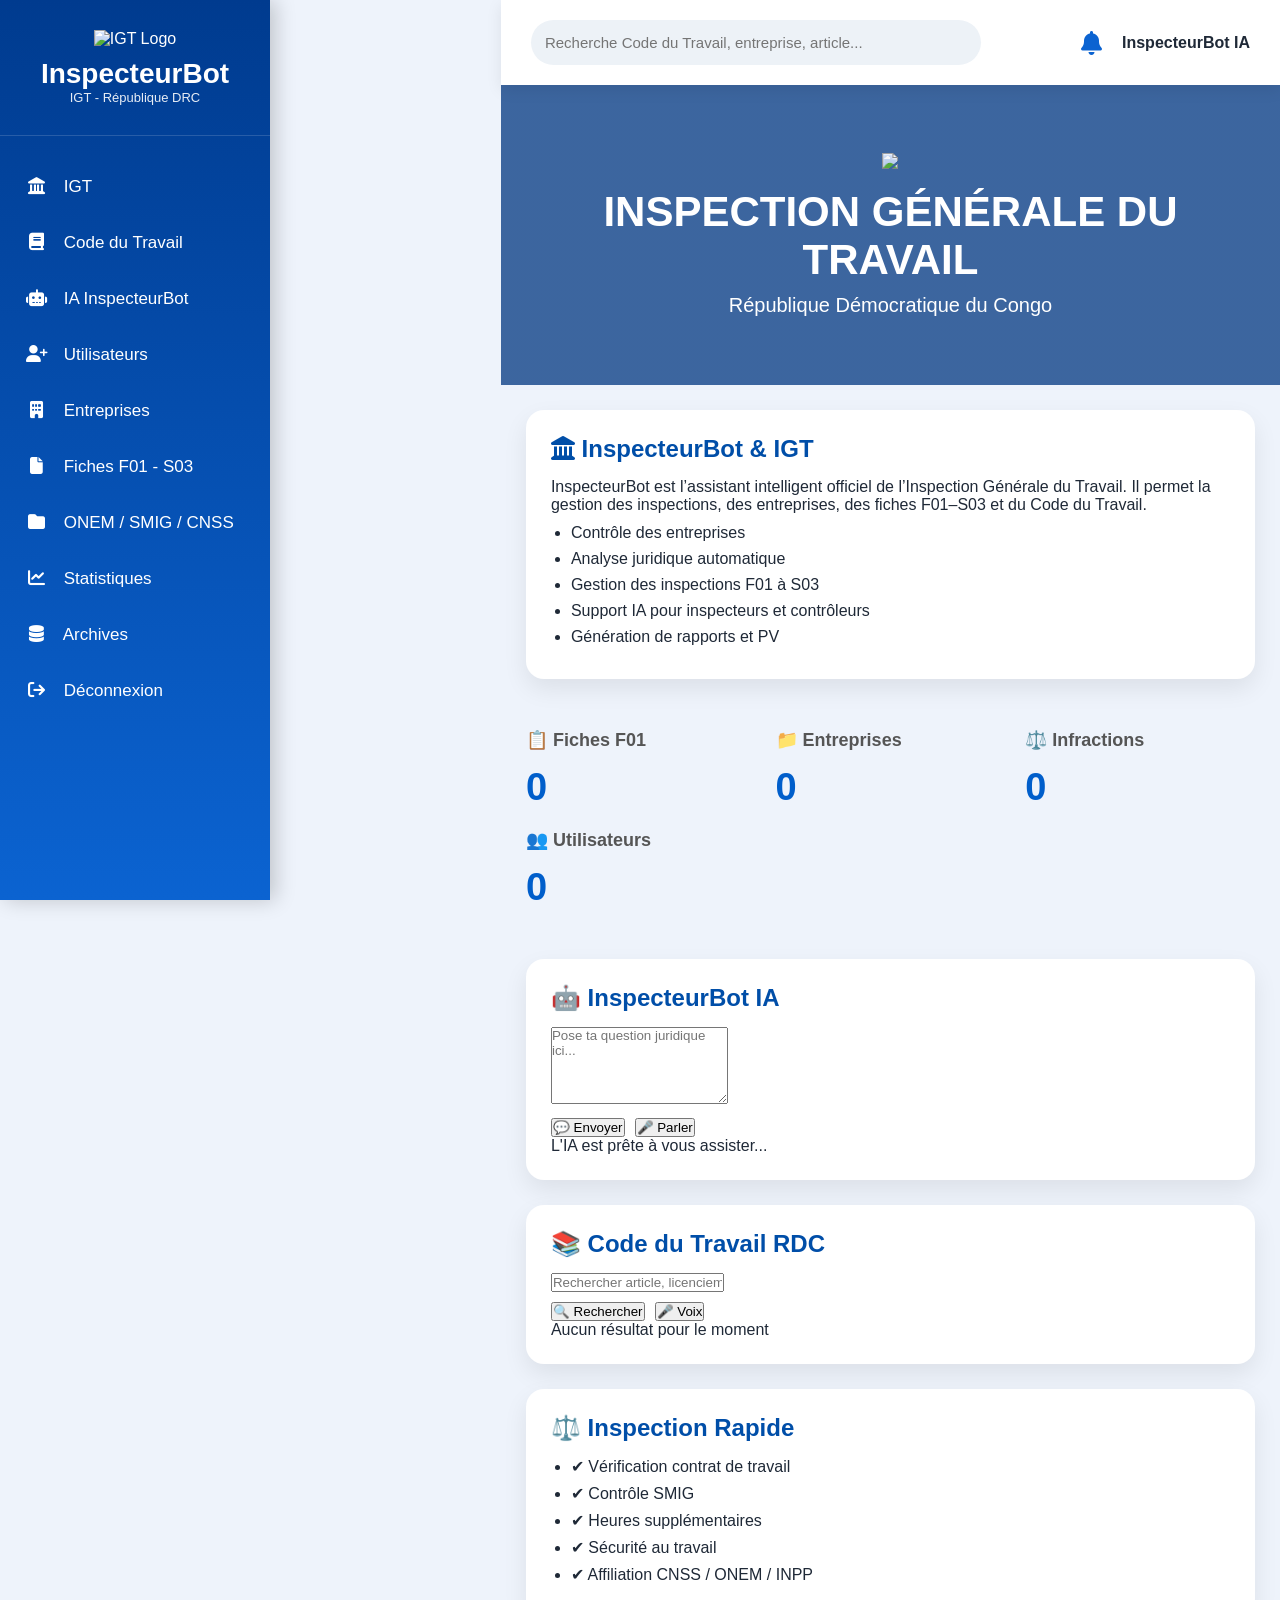
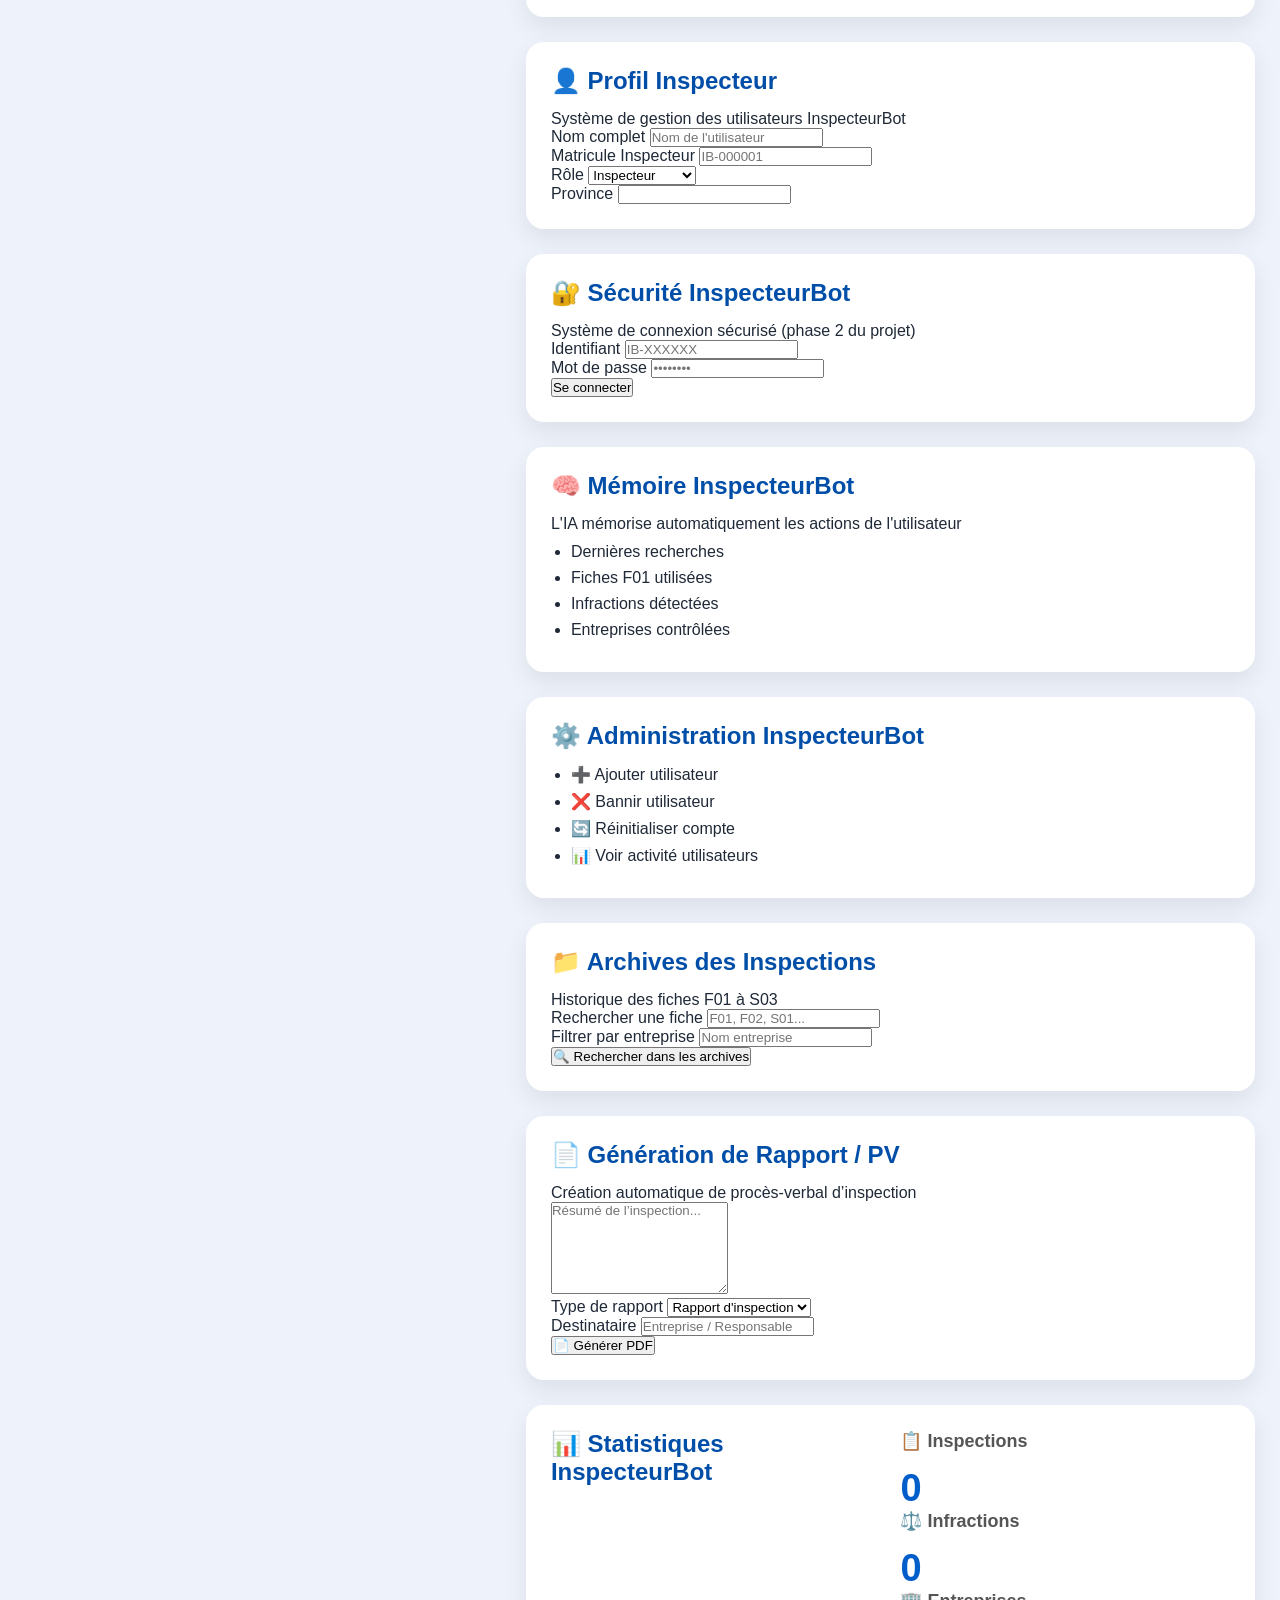
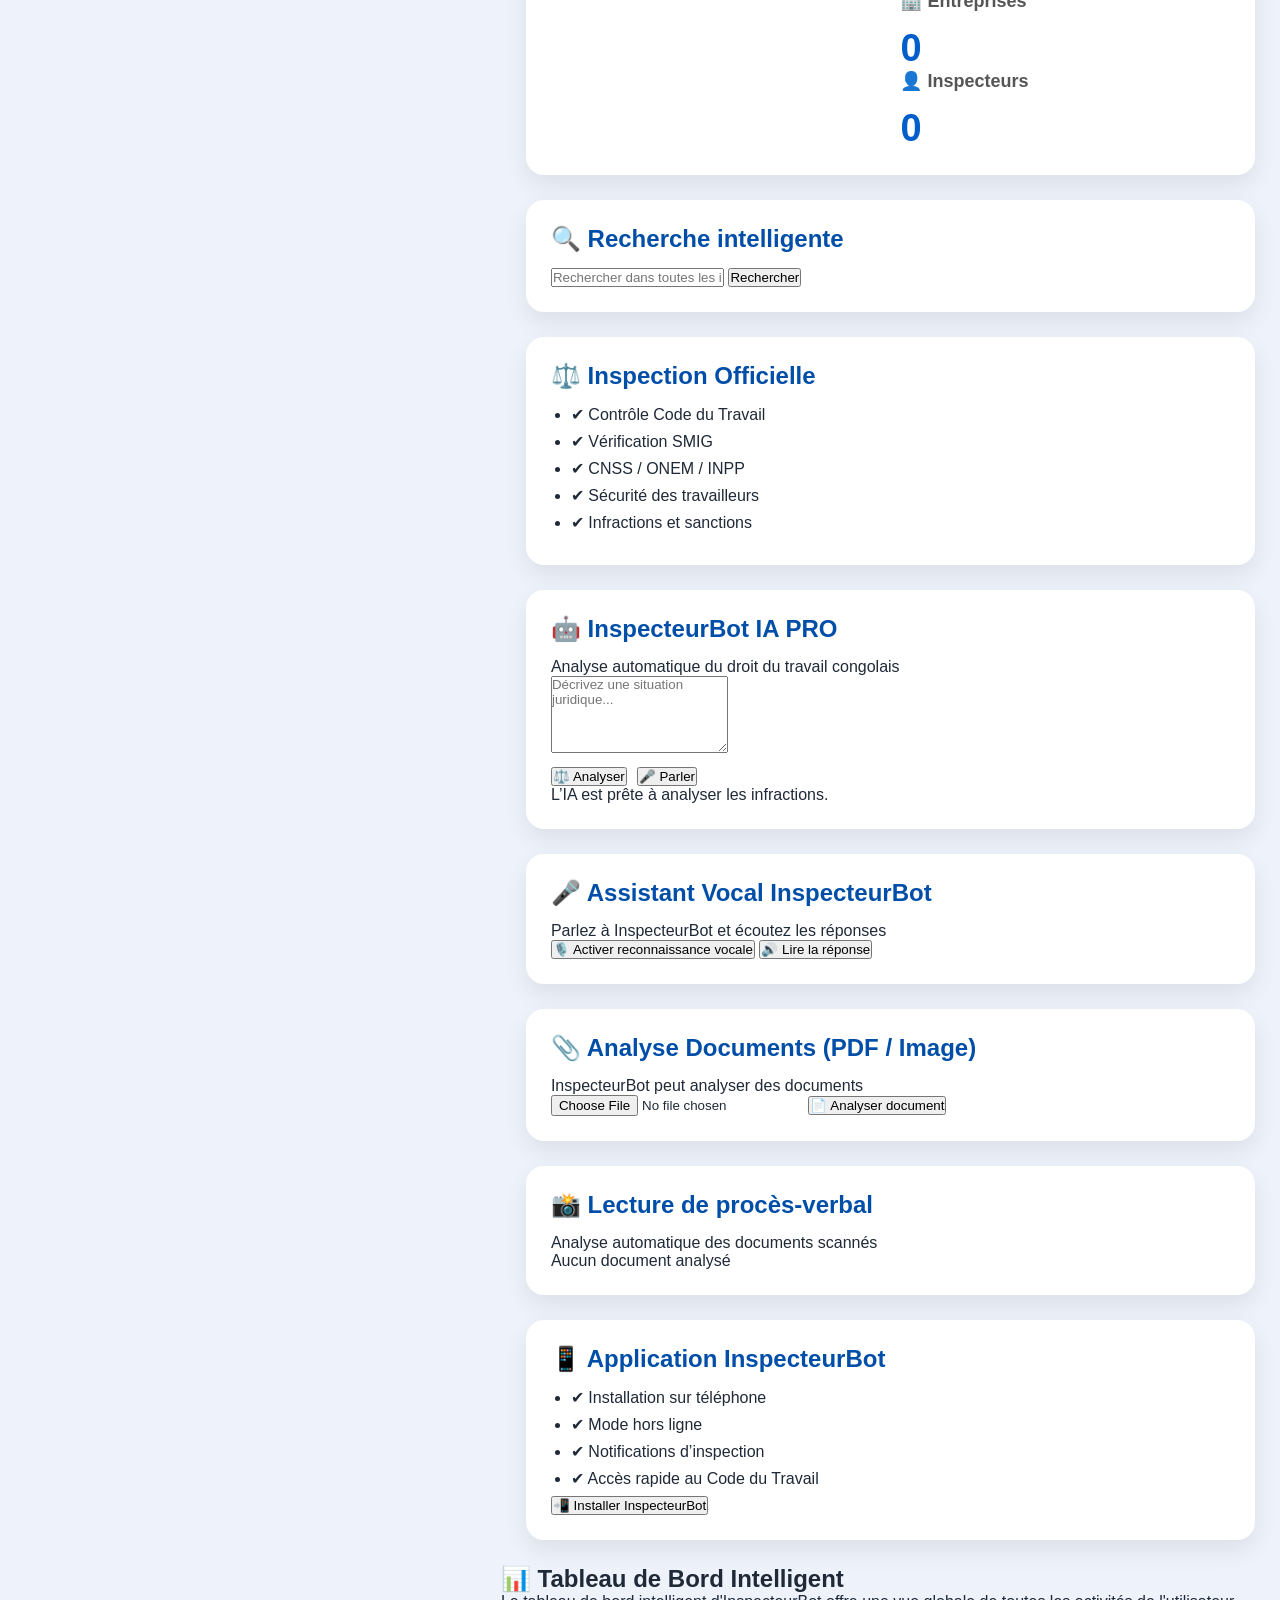
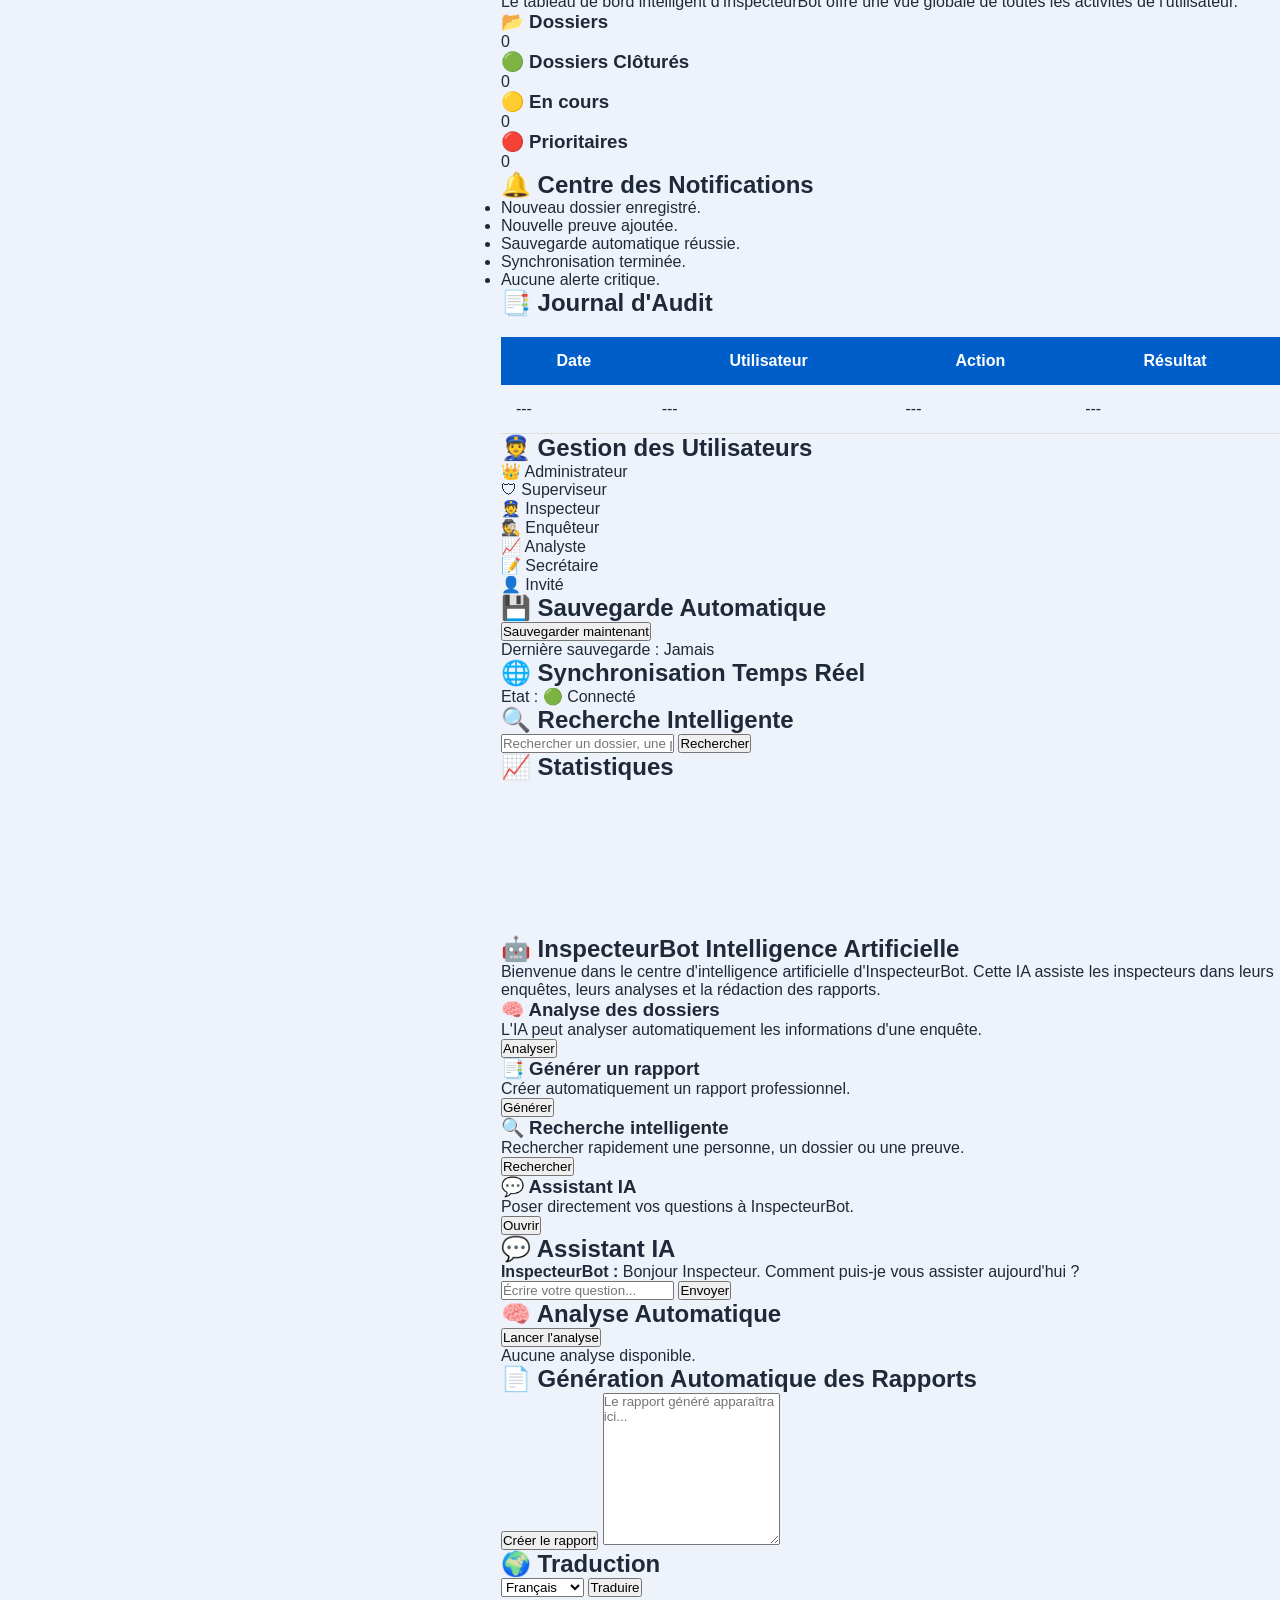
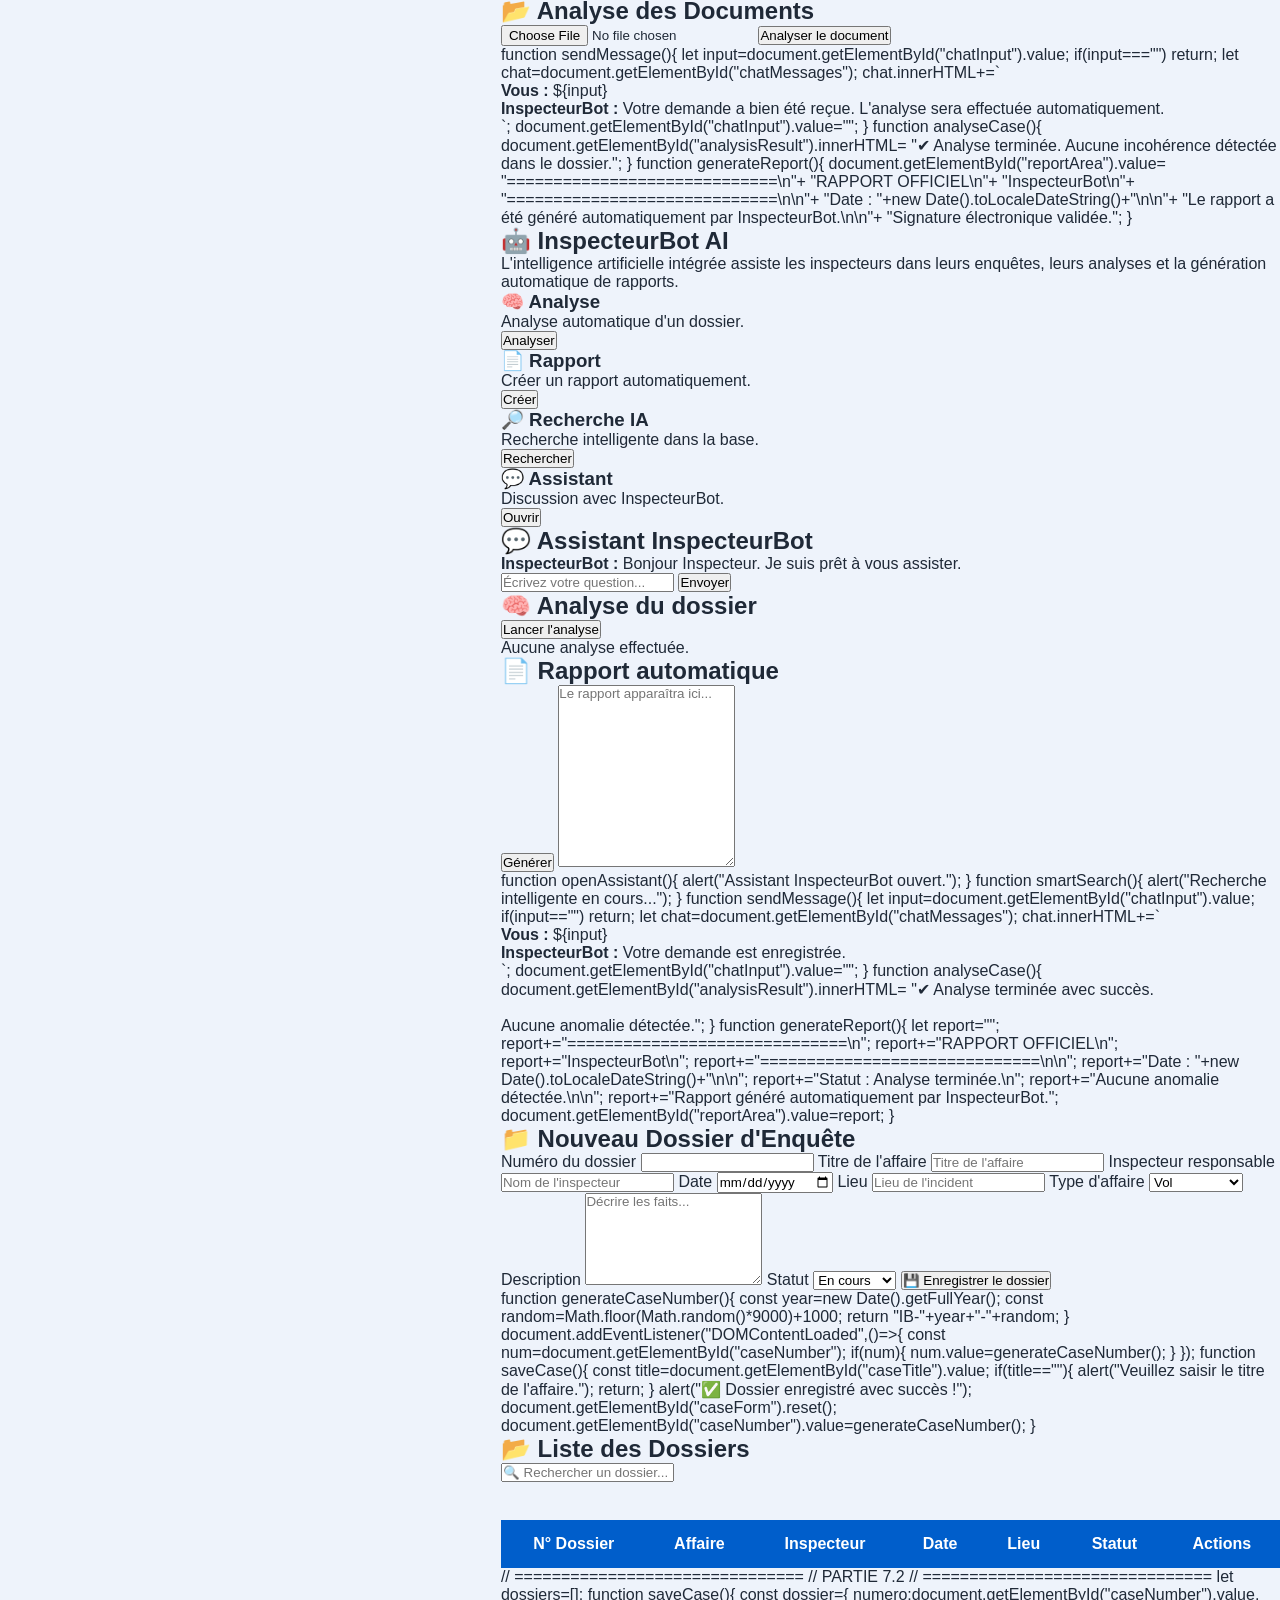
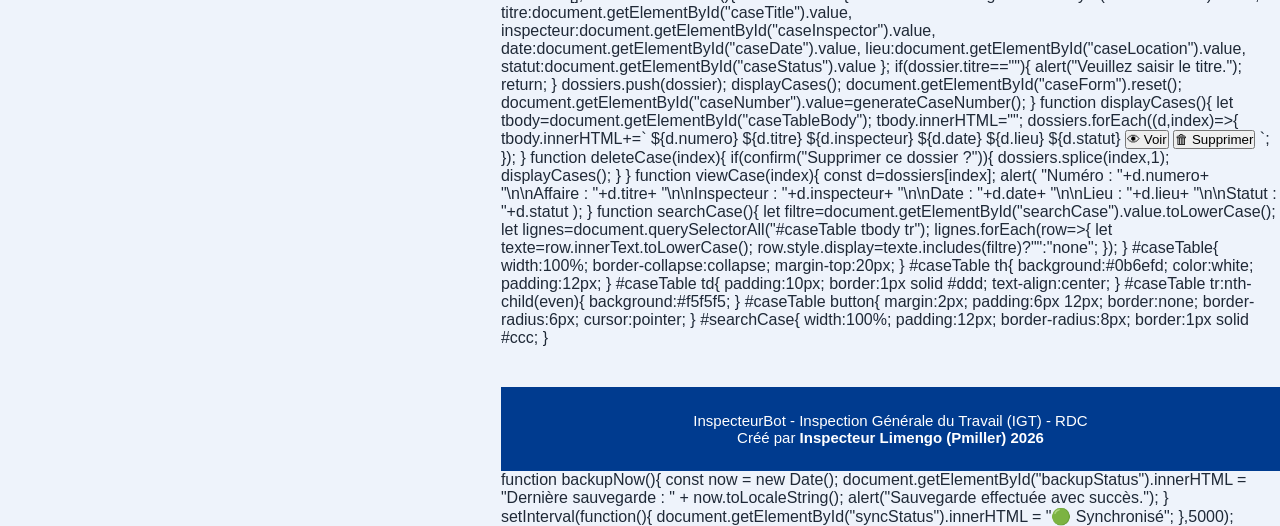
==== commit e15f06e1: "Update index.html" ====
--- a/index.html
+++ b/index.html
@@ -1370,7 +1370,208 @@
 </table>
 
 </section>
-    
+
+// ===============================
+// PARTIE 7.2
+// ===============================
+
+let dossiers=[];
+
+function saveCase(){
+
+const dossier={
+
+numero:document.getElementById("caseNumber").value,
+
+titre:document.getElementById("caseTitle").value,
+
+inspecteur:document.getElementById("caseInspector").value,
+
+date:document.getElementById("caseDate").value,
+
+lieu:document.getElementById("caseLocation").value,
+
+statut:document.getElementById("caseStatus").value
+
+};
+
+if(dossier.titre==""){
+
+alert("Veuillez saisir le titre.");
+
+return;
+
+}
+
+dossiers.push(dossier);
+
+displayCases();
+
+document.getElementById("caseForm").reset();
+
+document.getElementById("caseNumber").value=generateCaseNumber();
+
+}
+
+function displayCases(){
+
+let tbody=document.getElementById("caseTableBody");
+
+tbody.innerHTML="";
+
+dossiers.forEach((d,index)=>{
+
+tbody.innerHTML+=`
+
+<tr>
+
+<td>${d.numero}</td>
+
+<td>${d.titre}</td>
+
+<td>${d.inspecteur}</td>
+
+<td>${d.date}</td>
+
+<td>${d.lieu}</td>
+
+<td>${d.statut}</td>
+
+<td>
+
+<button onclick="viewCase(${index})">
+
+👁 Voir
+
+</button>
+
+<button onclick="deleteCase(${index})">
+
+🗑 Supprimer
+
+</button>
+
+</td>
+
+</tr>
+
+`;
+
+});
+
+}
+
+function deleteCase(index){
+
+if(confirm("Supprimer ce dossier ?")){
+
+dossiers.splice(index,1);
+
+displayCases();
+
+}
+
+}
+
+function viewCase(index){
+
+const d=dossiers[index];
+
+alert(
+
+"Numéro : "+d.numero+
+
+"\n\nAffaire : "+d.titre+
+
+"\n\nInspecteur : "+d.inspecteur+
+
+"\n\nDate : "+d.date+
+
+"\n\nLieu : "+d.lieu+
+
+"\n\nStatut : "+d.statut
+
+);
+
+}
+
+function searchCase(){
+
+let filtre=document.getElementById("searchCase").value.toLowerCase();
+
+let lignes=document.querySelectorAll("#caseTable tbody tr");
+
+lignes.forEach(row=>{
+
+let texte=row.innerText.toLowerCase();
+
+row.style.display=texte.includes(filtre)?"":"none";
+
+});
+
+} 
+
+#caseTable{
+
+width:100%;
+
+border-collapse:collapse;
+
+margin-top:20px;
+
+}
+
+#caseTable th{
+
+background:#0b6efd;
+
+color:white;
+
+padding:12px;
+
+}
+
+#caseTable td{
+
+padding:10px;
+
+border:1px solid #ddd;
+
+text-align:center;
+
+}
+
+#caseTable tr:nth-child(even){
+
+background:#f5f5f5;
+
+}
+
+#caseTable button{
+
+margin:2px;
+
+padding:6px 12px;
+
+border:none;
+
+border-radius:6px;
+
+cursor:pointer;
+
+}
+
+#searchCase{
+
+width:100%;
+
+padding:12px;
+
+border-radius:8px;
+
+border:1px solid #ccc;
+
+}    
 <!-- =========================
     FOOTER OFFICIEL
 ========================= -->
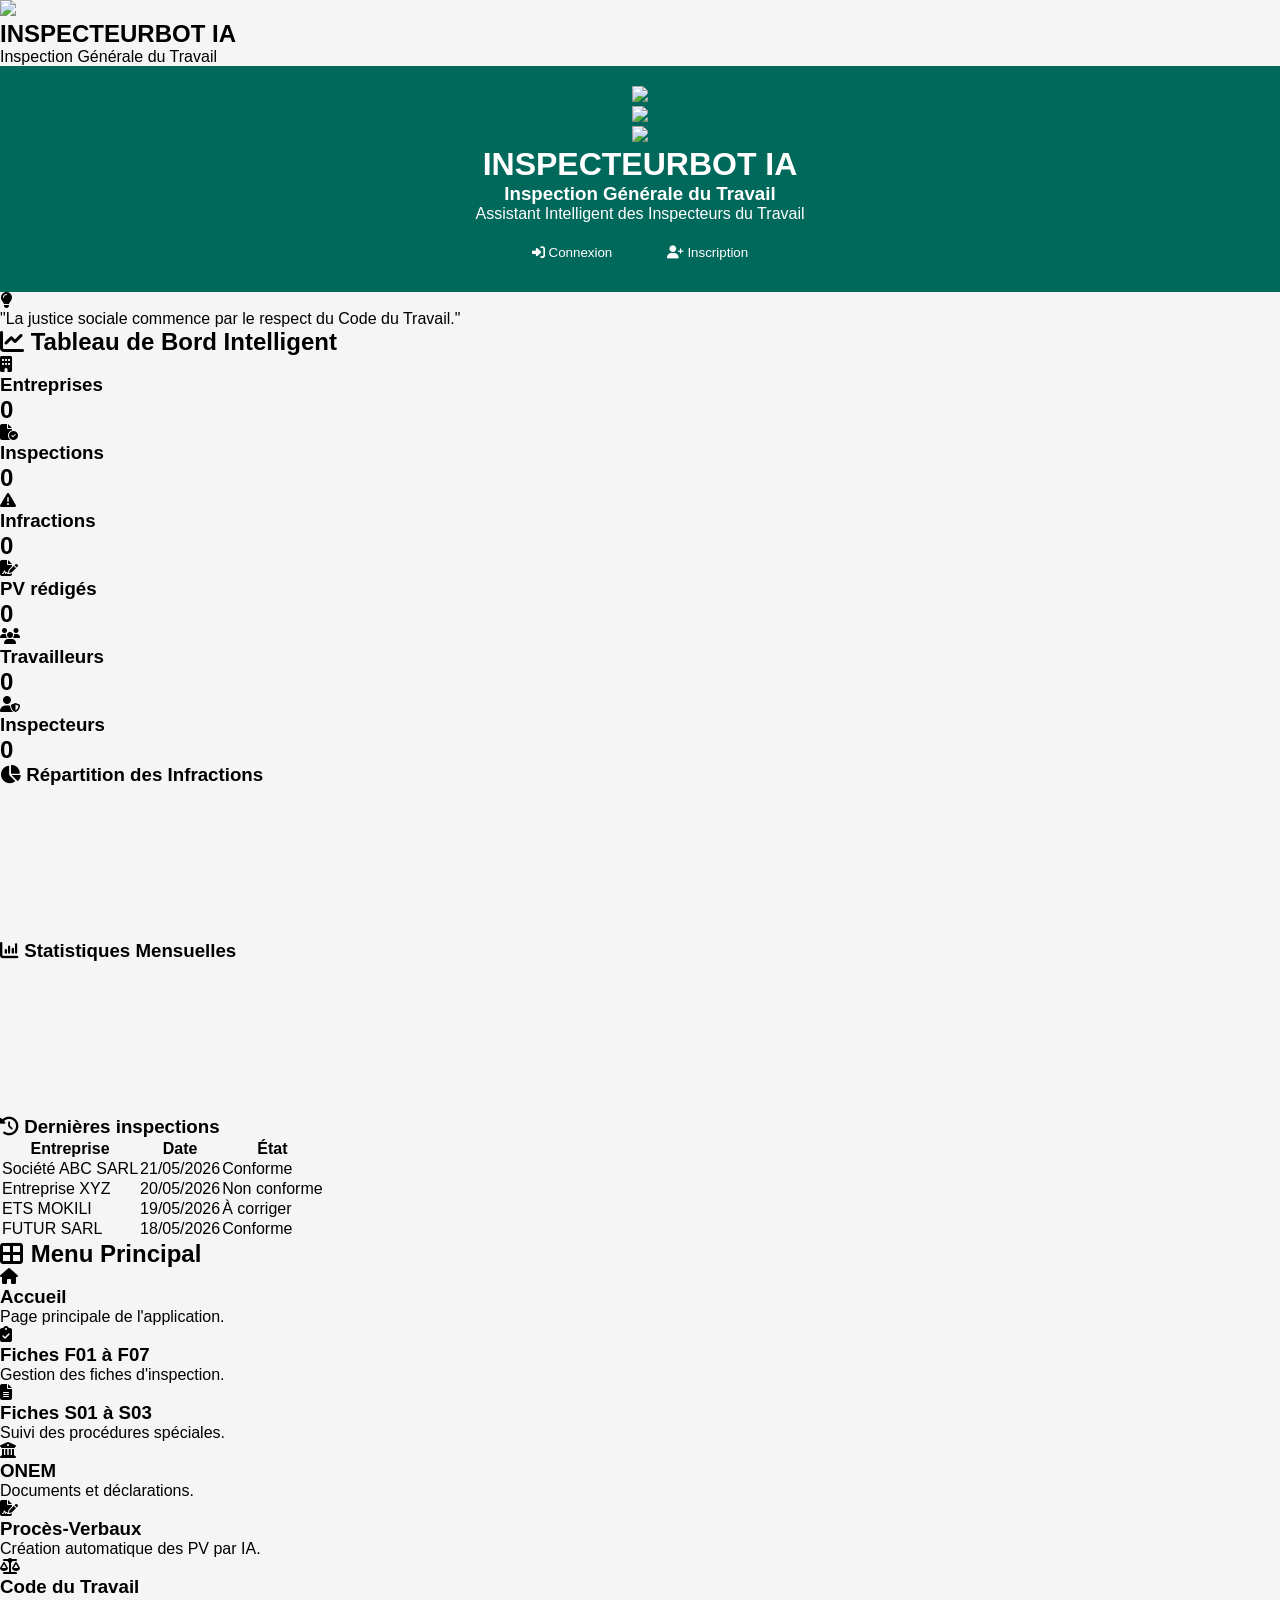
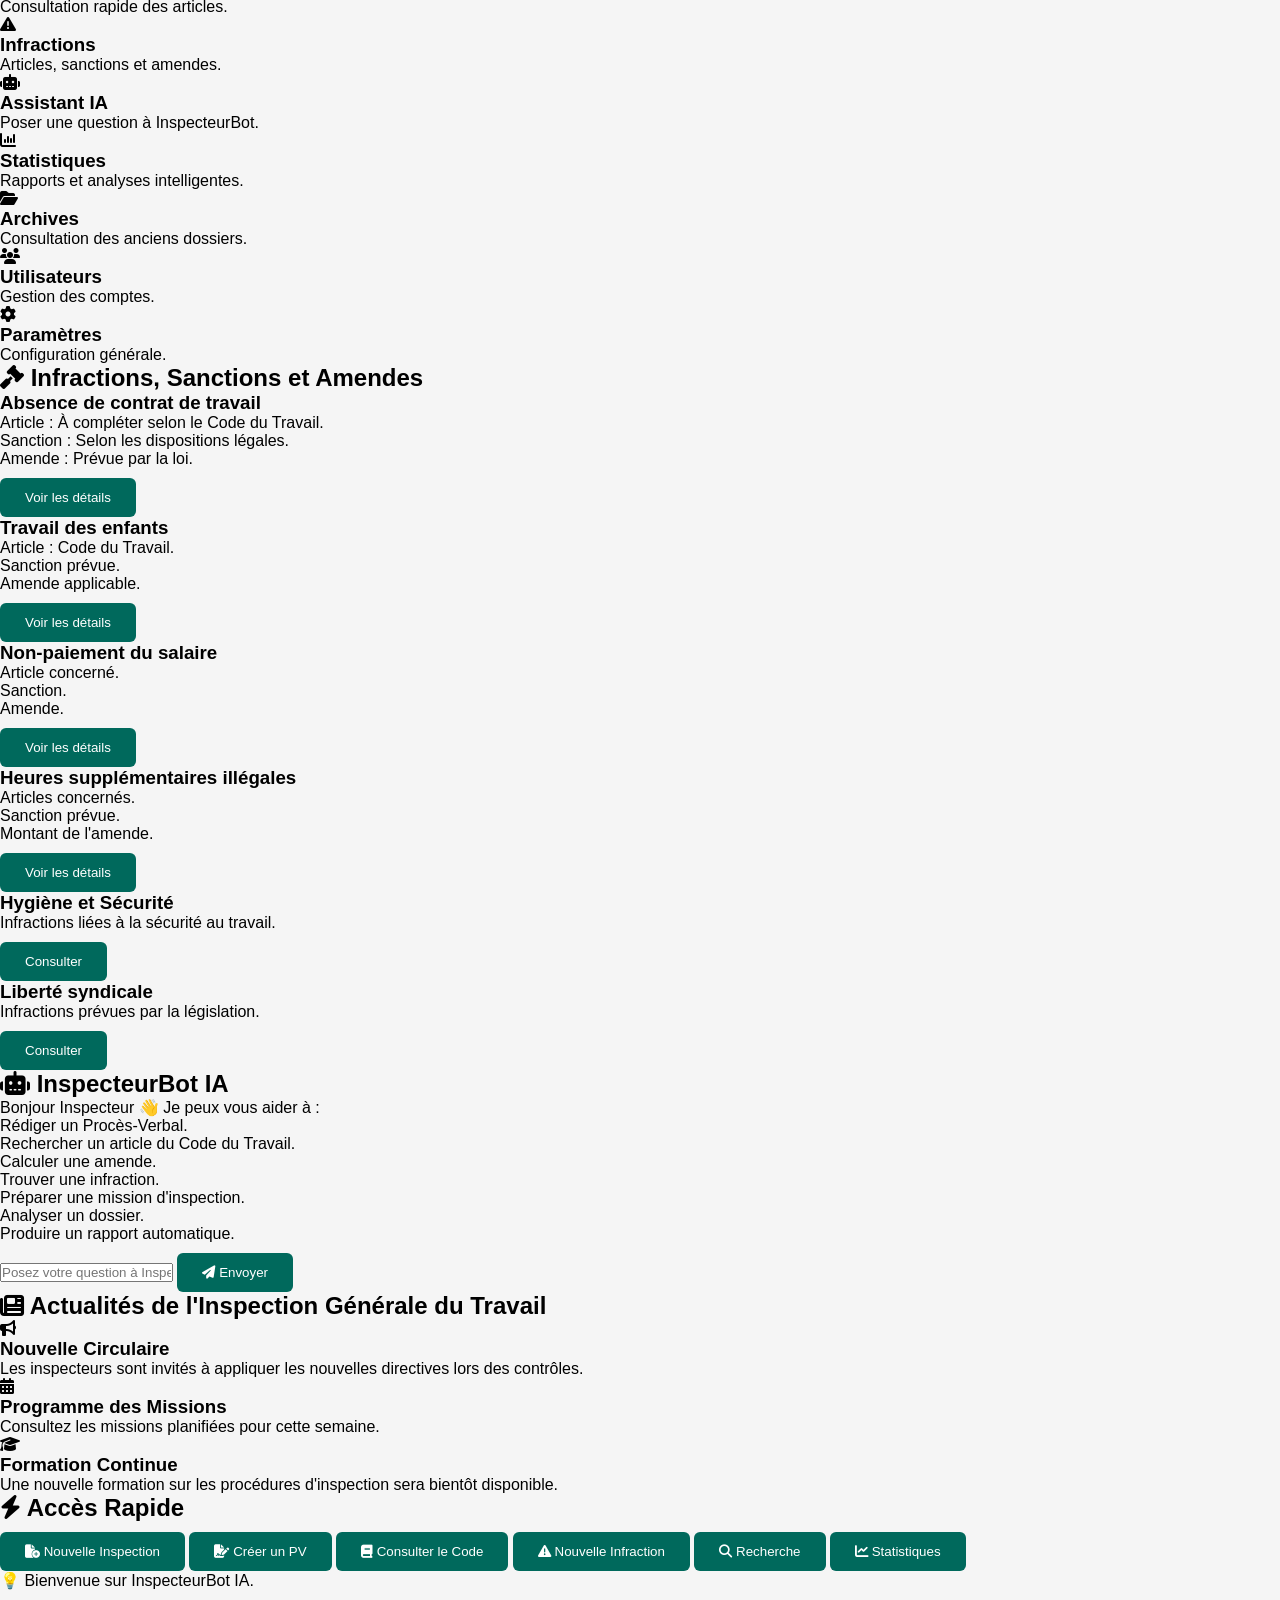
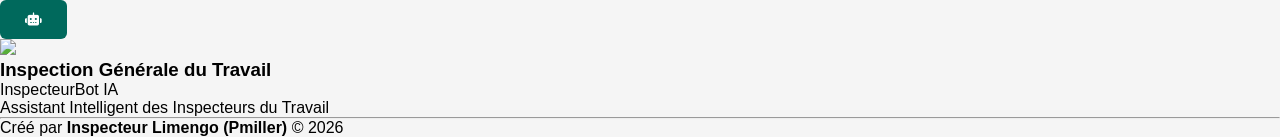
==== commit a4ac8597: "Update index.html" ====
--- a/index.html
+++ b/index.html
@@ -2,890 +2,581 @@
 <html lang="fr">
 
 <head>
+
 <meta charset="UTF-8">
 <meta name="viewport" content="width=device-width, initial-scale=1.0">
 
-<title>InspecteurBot - IGT RDC</title>
-
-<link rel="stylesheet" href="css/dashboard.css">
+<title>InspecteurBot IA | Inspection Générale du Travail</title>
+
+<meta name="description" content="Assistant Intelligent des Inspecteurs du Travail">
+
+<meta name="author" content="Inspecteur Limengo (Pmiller)">
+
+<link rel="icon" href="images/logo-igt.png">
+
+<link rel="stylesheet" href="style.css">
 
 <link rel="stylesheet"
 href="https://cdnjs.cloudflare.com/ajax/libs/font-awesome/6.5.2/css/all.min.css">
 
-<script src="https://cdnjs.cloudflare.com/ajax/libs/pdf.js/3.11.174/pdf.min.js"></script>
+<link href="https://fonts.googleapis.com/css2?family=Poppins:wght@300;400;500;600;700&display=swap" rel="stylesheet">
 
 </head>
 
 <body>
 
-<!-- =========================
-    ÉCRAN D’ACCUEIL / SÉCURITÉ
-========================= -->
-
-<div id="authScreen" class="auth-screen">
-
-    <div class="auth-box">
-
-        <h1>🤖 InspecteurBot</h1>
-        <p>Inspection Générale du Travail - RDC</p>
-
-        <button onclick="showLogin()">🔐 Connexion</button>
-        <button onclick="showRegister()">📝 Créer un compte</button>
-        <button onclick="showInfo()">ℹ️ À propos</button>
-
-    </div>
-
-</div>
-
-<!-- =========================
-    SIDEBAR PRINCIPAL
-========================= -->
-
-<div class="sidebar">
-
-    <div class="logo">
-
-        <img src="assets/logo-rdc.png" alt="IGT Logo">
-
-        <h2>InspecteurBot</h2>
-
-        <p>IGT - République DRC</p>
-
-    </div>
-
-    <ul>
-
-        <li><a href="#"><i class="fa fa-landmark"></i> IGT</a></li>
-
-        <li><a href="#"><i class="fa fa-book"></i> Code du Travail</a></li>
-
-        <li><a href="#"><i class="fa fa-robot"></i> IA InspecteurBot</a></li>
-
-        <li><a href="#"><i class="fa fa-user-plus"></i> Utilisateurs</a></li>
-
-        <li><a href="#"><i class="fa fa-building"></i> Entreprises</a></li>
-
-        <li><a href="fiches-controle/formulaires/F01.html">
-            <i class="fa fa-file"></i> Fiches F01 - S03
-        </a></li>
-
-        <li><a href="#"><i class="fa fa-folder"></i> ONEM / SMIG / CNSS</a></li>
-
-        <li><a href="#"><i class="fa fa-chart-line"></i> Statistiques</a></li>
-
-        <li><a href="#"><i class="fa fa-database"></i> Archives</a></li>
-
-        <li><a href="login.html"><i class="fa fa-sign-out"></i> Déconnexion</a></li>
-
-    </ul>
-
-</div>
-
-<!-- =========================
-    MAIN CONTENT
-========================= -->
-
-<div class="main">
-
-<header class="topbar">
-
-    <div class="search">
-        <input type="text"
-        placeholder="Recherche Code du Travail, entreprise, article...">
-    </div>
-
-    <div class="user">
-        <i class="fa fa-bell"></i>
-        <span>InspecteurBot IA</span>
-    </div>
+<!-- ===========================
+     CHARGEMENT
+=========================== -->
+
+<div id="loader">
+
+<div class="loader-content">
+
+<img src="images/logo-igt.png" class="loader-logo">
+
+<h2>INSPECTEURBOT IA</h2>
+
+<p>Inspection Générale du Travail</p>
+
+<div class="spinner"></div>
+
+</div>
+
+</div>
+
+<!-- ===========================
+     EN-TÊTE
+=========================== -->
+
+<header class="hero">
+
+<img src="images/batiment-igt.jpg"
+class="hero-image">
+
+<div class="hero-overlay"></div>
+
+<img src="images/logo-igt.png"
+class="logo-watermark">
+
+<div class="hero-content">
+
+<img src="images/logo-igt.png"
+class="logo">
+
+<h1>INSPECTEURBOT IA</h1>
+
+<h3>Inspection Générale du Travail</h3>
+
+<p>
+
+Assistant Intelligent des Inspecteurs du Travail
+
+</p>
+
+<div class="hero-buttons">
+
+<button>
+
+<i class="fa-solid fa-right-to-bracket"></i>
+
+Connexion
+
+</button>
+
+<button>
+
+<i class="fa-solid fa-user-plus"></i>
+
+Inscription
+
+</button>
+
+</div>
+
+</div>
 
 </header>
 
-<!-- =========================
-    HERO IGT
-========================= -->
-
-<section class="igt-banner">
-
-    <div class="overlay">
-
-        <img src="assets/logo-rdc.png" class="logo-transparent">
-
-        <h1>INSPECTION GÉNÉRALE DU TRAVAIL</h1>
-
-        <p>République Démocratique du Congo</p>
-
-    </div>
+<!-- ===========================
+     CITATIONS
+=========================== -->
+
+<section id="notification">
+
+<div class="notification-box">
+
+<i class="fa-solid fa-lightbulb"></i>
+
+<p id="notification-text">
+
+"La justice sociale commence par le respect du Code du Travail."
+
+</p>
+
+</div>
 
 </section>
 
-<!-- =========================
-    À PROPOS IGT + IA
-========================= -->
-
-<section class="card">
-
-<h2><i class="fa fa-landmark"></i> InspecteurBot & IGT</h2>
-
-<p>
-InspecteurBot est l’assistant intelligent officiel de l’Inspection Générale du Travail.
-Il permet la gestion des inspections, des entreprises, des fiches F01–S03 et du Code du Travail.
+<!-- ===========================
+     TABLEAU DE BORD
+=========================== -->
+
+<section class="dashboard">
+
+<h2>
+
+<i class="fa-solid fa-chart-line"></i>
+
+Tableau de Bord Intelligent
+
+</h2>
+
+<div class="dashboard-cards">
+
+<div class="card">
+
+<i class="fa-solid fa-building"></i>
+
+<h3>Entreprises</h3>
+
+<h1 id="nbEntreprise">0</h1>
+
+</div>
+
+<div class="card">
+
+<i class="fa-solid fa-file-circle-check"></i>
+
+<h3>Inspections</h3>
+
+<h1 id="nbInspection">0</h1>
+
+</div>
+
+<div class="card">
+
+<i class="fa-solid fa-triangle-exclamation"></i>
+
+<h3>Infractions</h3>
+
+<h1 id="nbInfraction">0</h1>
+
+</div>
+
+<div class="card">
+
+<i class="fa-solid fa-file-signature"></i>
+
+<h3>PV rédigés</h3>
+
+<h1 id="nbPv">0</h1>
+
+</div>
+
+<div class="card">
+
+<i class="fa-solid fa-users"></i>
+
+<h3>Travailleurs</h3>
+
+<h1 id="nbTravailleurs">0</h1>
+
+</div>
+
+<div class="card">
+
+<i class="fa-solid fa-user-shield"></i>
+
+<h3>Inspecteurs</h3>
+
+<h1 id="nbInspecteurs">0</h1>
+
+</div>
+
+</div>
+
+<!-- ===========================
+     GRAPHIQUES
+=========================== -->
+
+<div class="dashboard-grid">
+
+<div class="graph-box">
+
+<h3>
+
+<i class="fa-solid fa-chart-pie"></i>
+
+Répartition des Infractions
+
+</h3>
+
+<canvas id="pieChart"></canvas>
+
+</div>
+
+<div class="graph-box">
+
+<h3>
+
+<i class="fa-solid fa-chart-column"></i>
+
+Statistiques Mensuelles
+
+</h3>
+
+<canvas id="barChart"></canvas>
+
+</div>
+
+</div>
+
+<!-- ===========================
+     DERNIÈRES INSPECTIONS
+=========================== -->
+
+<div class="last-inspections">
+
+<h3>
+
+<i class="fa-solid fa-clock-rotate-left"></i>
+
+Dernières inspections
+
+</h3>
+
+<table>
+
+<thead>
+
+<tr>
+
+<th>Entreprise</th>
+
+<th>Date</th>
+
+<th>État</th>
+
+</tr>
+
+</thead>
+
+<tbody>
+
+<tr>
+
+<td>Société ABC SARL</td>
+
+<td>21/05/2026</td>
+
+<td class="ok">Conforme</td>
+
+</tr>
+
+<tr>
+
+<td>Entreprise XYZ</td>
+
+<td>20/05/2026</td>
+
+<td class="danger">Non conforme</td>
+
+</tr>
+
+<tr>
+
+<td>ETS MOKILI</td>
+
+<td>19/05/2026</td>
+
+<td class="warning">À corriger</td>
+
+</tr>
+
+<tr>
+
+<td>FUTUR SARL</td>
+
+<td>18/05/2026</td>
+
+<td class="ok">Conforme</td>
+
+</tr>
+
+</tbody>
+
+</table>
+
+</div>
+
+    </section>
+
+<!-- ===========================
+     MENU PRINCIPAL
+=========================== -->
+
+<section class="main-menu">
+
+<h2>
+
+<i class="fa-solid fa-table-cells-large"></i>
+
+Menu Principal
+
+</h2>
+
+<div class="menu-grid">
+
+<div class="menu-card">
+<i class="fa-solid fa-house"></i>
+<h3>Accueil</h3>
+<p>Page principale de l'application.</p>
+</div>
+
+<div class="menu-card">
+<i class="fa-solid fa-clipboard-check"></i>
+<h3>Fiches F01 à F07</h3>
+<p>Gestion des fiches d'inspection.</p>
+</div>
+
+<div class="menu-card">
+<i class="fa-solid fa-file-lines"></i>
+<h3>Fiches S01 à S03</h3>
+<p>Suivi des procédures spéciales.</p>
+</div>
+
+<div class="menu-card">
+<i class="fa-solid fa-building-columns"></i>
+<h3>ONEM</h3>
+<p>Documents et déclarations.</p>
+</div>
+
+<div class="menu-card">
+<i class="fa-solid fa-file-signature"></i>
+<h3>Procès-Verbaux</h3>
+<p>Création automatique des PV par IA.</p>
+</div>
+
+<div class="menu-card">
+<i class="fa-solid fa-scale-balanced"></i>
+<h3>Code du Travail</h3>
+<p>Consultation rapide des articles.</p>
+</div>
+
+<div class="menu-card">
+<i class="fa-solid fa-triangle-exclamation"></i>
+<h3>Infractions</h3>
+<p>Articles, sanctions et amendes.</p>
+</div>
+
+<div class="menu-card">
+<i class="fa-solid fa-robot"></i>
+<h3>Assistant IA</h3>
+<p>Poser une question à InspecteurBot.</p>
+</div>
+
+<div class="menu-card">
+<i class="fa-solid fa-chart-column"></i>
+<h3>Statistiques</h3>
+<p>Rapports et analyses intelligentes.</p>
+</div>
+
+<div class="menu-card">
+<i class="fa-solid fa-folder-open"></i>
+<h3>Archives</h3>
+<p>Consultation des anciens dossiers.</p>
+</div>
+
+<div class="menu-card">
+<i class="fa-solid fa-users"></i>
+<h3>Utilisateurs</h3>
+<p>Gestion des comptes.</p>
+</div>
+
+<div class="menu-card">
+<i class="fa-solid fa-gear"></i>
+<h3>Paramètres</h3>
+<p>Configuration générale.</p>
+</div>
+
+</div>
+
+</section>
+
+<!-- ===========================
+     DOSSIER INFRACTIONS
+=========================== -->
+
+<section class="infractions">
+
+<h2>
+
+<i class="fa-solid fa-gavel"></i>
+
+Infractions, Sanctions et Amendes
+
+</h2>
+
+<div class="infractions-grid">
+
+<div class="inf-card">
+
+<h3>Absence de contrat de travail</h3>
+
+<p>
+Article : À compléter selon le Code du Travail.
+</p>
+
+<p>
+Sanction : Selon les dispositions légales.
+</p>
+
+<p>
+Amende : Prévue par la loi.
+</p>
+
+<button>Voir les détails</button>
+
+</div>
+
+<div class="inf-card">
+
+<h3>Travail des enfants</h3>
+
+<p>
+Article : Code du Travail.
+</p>
+
+<p>
+Sanction prévue.
+</p>
+
+<p>
+Amende applicable.
+</p>
+
+<button>Voir les détails</button>
+
+</div>
+
+<div class="inf-card">
+
+<h3>Non-paiement du salaire</h3>
+
+<p>
+Article concerné.
+</p>
+
+<p>
+Sanction.
+</p>
+
+<p>
+Amende.
+</p>
+
+<button>Voir les détails</button>
+
+</div>
+
+<div class="inf-card">
+
+<h3>Heures supplémentaires illégales</h3>
+
+<p>
+Articles concernés.
+</p>
+
+<p>
+Sanction prévue.
+</p>
+
+<p>
+Montant de l'amende.
+</p>
+
+<button>Voir les détails</button>
+
+</div>
+
+<div class="inf-card">
+
+<h3>Hygiène et Sécurité</h3>
+
+<p>
+Infractions liées à la sécurité au travail.
+</p>
+
+<button>Consulter</button>
+
+</div>
+
+<div class="inf-card">
+
+<h3>Liberté syndicale</h3>
+
+<p>
+Infractions prévues par la législation.
+</p>
+
+<button>Consulter</button>
+
+</div>
+
+</div>
+
+</section>
+
+<!-- ===========================
+     ASSISTANT IA
+=========================== -->
+
+<section class="assistant">
+
+<h2>
+
+<i class="fa-solid fa-robot"></i>
+
+InspecteurBot IA
+
+</h2>
+
+<div class="assistant-box">
+
+<p>
+
+Bonjour Inspecteur 👋
+
+Je peux vous aider à :
+
 </p>
 
 <ul>
 
-<li>Contrôle des entreprises</li>
-<li>Analyse juridique automatique</li>
-<li>Gestion des inspections F01 à S03</li>
-<li>Support IA pour inspecteurs et contrôleurs</li>
-<li>Génération de rapports et PV</li>
+<li>Rédiger un Procès-Verbal.</li>
+
+<li>Rechercher un article du Code du Travail.</li>
+
+<li>Calculer une amende.</li>
+
+<li>Trouver une infraction.</li>
+
+<li>Préparer une mission d'inspection.</li>
+
+<li>Analyser un dossier.</li>
+
+<li>Produire un rapport automatique.</li>
 
 </ul>
-
-    </section>
-
-<!-- =========================
-    DASHBOARD STATISTIQUES
-========================= -->
-
-<section class="stats">
-
-    <div class="stat-card">
-        <h3>📋 Fiches F01</h3>
-        <p id="countF01">0</p>
-    </div>
-
-    <div class="stat-card">
-        <h3>📁 Entreprises</h3>
-        <p id="countEntreprise">0</p>
-    </div>
-
-    <div class="stat-card">
-        <h3>⚖️ Infractions</h3>
-        <p id="countInfractions">0</p>
-    </div>
-
-    <div class="stat-card">
-        <h3>👥 Utilisateurs</h3>
-        <p id="countUsers">0</p>
-    </div>
-
-</section>
-
-<!-- =========================
-    IA INSPECTEURBOT
-========================= -->
-
-<section class="card">
-
-    <h2>🤖 InspecteurBot IA</h2>
-
-    <textarea id="questionIA"
-        placeholder="Pose ta question juridique ici..."
-        rows="5"></textarea>
-
-    <div style="display:flex; gap:10px; margin-top:10px;">
-
-        <button onclick="repondreIA()">
-            💬 Envoyer
-        </button>
-
-        <button onclick="startVoice()" id="voiceBtn">
-            🎤 Parler
-        </button>
-
-    </div>
-
-    <div id="reponseIA" class="ia-box">
-        L'IA est prête à vous assister...
-    </div>
-
-</section>
-
-<!-- =========================
-    CODE DU TRAVAIL
-========================= -->
-
-<section class="card">
-
-    <h2>📚 Code du Travail RDC</h2>
-
-    <input type="text"
-        id="searchInput"
-        placeholder="Rechercher article, licenciement, SMIG...">
-
-    <div style="display:flex; gap:10px; margin-top:10px;">
-
-        <button onclick="rechercher()">
-            🔍 Rechercher
-        </button>
-
-        <button onclick="startVoice()" id="voiceBtn">
-            🎤 Voix
-        </button>
-
-    </div>
-
-    <div id="results" class="results-box">
-        Aucun résultat pour le moment
-    </div>
-
-</section>
-
-<!-- =========================
-    MODULE INSPECTION
-========================= -->
-
-<section class="card">
-
-    <h2>⚖️ Inspection Rapide</h2>
-
-    <ul>
-
-        <li>✔ Vérification contrat de travail</li>
-        <li>✔ Contrôle SMIG</li>
-        <li>✔ Heures supplémentaires</li>
-        <li>✔ Sécurité au travail</li>
-        <li>✔ Affiliation CNSS / ONEM / INPP</li>
-
-    </ul>
-
-</section>
-
-<!-- =========================
-    UTILISATEURS (SYSTÈME FUTUR)
-========================= -->
-
-<section class="card">
-
-    <h2>👤 Profil Inspecteur</h2>
-
-    <p>Système de gestion des utilisateurs InspecteurBot</p>
-
-    <div class="grid-2">
-
-        <div>
-            <label>Nom complet</label>
-            <input type="text" id="userName" placeholder="Nom de l'utilisateur">
-        </div>
-
-        <div>
-            <label>Matricule Inspecteur</label>
-            <input type="text" id="userMatricule" placeholder="IB-000001">
-        </div>
-
-        <div>
-            <label>Rôle</label>
-            <select id="userRole">
-                <option>Inspecteur</option>
-                <option>Contrôleur</option>
-                <option>Administrateur</option>
-                <option>Directeur</option>
-            </select>
-        </div>
-
-        <div>
-            <label>Province</label>
-            <input type="text" id="userProvince">
-        </div>
-
-    </div>
-
-</section>
-
-<!-- =========================
-    CONNEXION (FUTUR SYSTÈME)
-========================= -->
-
-<section class="card">
-
-    <h2>🔐 Sécurité InspecteurBot</h2>
-
-    <p>Système de connexion sécurisé (phase 2 du projet)</p>
-
-    <div class="grid-2">
-
-        <div>
-            <label>Identifiant</label>
-            <input type="text" placeholder="IB-XXXXXX">
-        </div>
-
-        <div>
-            <label>Mot de passe</label>
-            <input type="password" placeholder="••••••••">
-        </div>
-
-    </div>
-
-    <button>Se connecter</button>
-
-</section>
-
-<!-- =========================
-    MÉMOIRE IA
-========================= -->
-
-<section class="card">
-
-    <h2>🧠 Mémoire InspecteurBot</h2>
-
-    <p>L'IA mémorise automatiquement les actions de l'utilisateur</p>
-
-    <ul>
-
-        <li>Dernières recherches</li>
-        <li>Fiches F01 utilisées</li>
-        <li>Infractions détectées</li>
-        <li>Entreprises contrôlées</li>
-
-    </ul>
-
-</section>
-
-<!-- =========================
-    CONTRÔLE ADMIN
-========================= -->
-
-<section class="card">
-
-    <h2>⚙️ Administration InspecteurBot</h2>
-
-    <ul>
-
-        <li>➕ Ajouter utilisateur</li>
-        <li>❌ Bannir utilisateur</li>
-        <li>🔄 Réinitialiser compte</li>
-        <li>📊 Voir activité utilisateurs</li>
-
-    </ul>
-
-</section>
-
-<!-- =========================
-    ARCHIVES INSPECTEURBOT
-========================= -->
-
-<section class="card">
-
-    <h2>📁 Archives des Inspections</h2>
-
-    <p>Historique des fiches F01 à S03</p>
-
-    <div class="grid-2">
-
-        <div>
-            <label>Rechercher une fiche</label>
-            <input type="text" placeholder="F01, F02, S01...">
-        </div>
-
-        <div>
-            <label>Filtrer par entreprise</label>
-            <input type="text" placeholder="Nom entreprise">
-        </div>
-
-    </div>
-
-    <button>🔍 Rechercher dans les archives</button>
-
-</section>
-
-<!-- =========================
-    RAPPORT / PV AUTOMATIQUE
-========================= -->
-
-<section class="card">
-
-    <h2>📄 Génération de Rapport / PV</h2>
-
-    <p>Création automatique de procès-verbal d’inspection</p>
-
-    <textarea rows="6"
-        placeholder="Résumé de l’inspection..."></textarea>
-
-    <div class="grid-2">
-
-        <div>
-            <label>Type de rapport</label>
-            <select>
-                <option>Rapport d'inspection</option>
-                <option>Procès-verbal</option>
-                <option>Avertissement</option>
-                <option>Mise en demeure</option>
-            </select>
-        </div>
-
-        <div>
-            <label>Destinataire</label>
-            <input type="text" placeholder="Entreprise / Responsable">
-        </div>
-
-    </div>
-
-    <button>📄 Générer PDF</button>
-
-</section>
-
-<!-- =========================
-    STATISTIQUES AVANCÉES
-========================= -->
-
-<section class="card stats">
-
-    <h2>📊 Statistiques InspecteurBot</h2>
-
-    <div class="stat-grid">
-
-        <div class="stat">
-            <h3>📋 Inspections</h3>
-            <p>0</p>
-        </div>
-
-        <div class="stat">
-            <h3>⚖️ Infractions</h3>
-            <p>0</p>
-        </div>
-
-        <div class="stat">
-            <h3>🏢 Entreprises</h3>
-            <p>0</p>
-        </div>
-
-        <div class="stat">
-            <h3>👤 Inspecteurs</h3>
-            <p>0</p>
-        </div>
-
-    </div>
-
-</section>
-
-<!-- =========================
-    RECHERCHE HISTORIQUE
-========================= -->
-
-<section class="card">
-
-    <h2>🔍 Recherche intelligente</h2>
-
-    <input type="text"
-        placeholder="Rechercher dans toutes les inspections...">
-
-    <button>Rechercher</button>
-
-</section>
-
-<!-- =========================
-    MODULE INSPECTION FINAL
-========================= -->
-
-<section class="card">
-
-    <h2>⚖️ Inspection Officielle</h2>
-
-    <ul>
-
-        <li>✔ Contrôle Code du Travail</li>
-        <li>✔ Vérification SMIG</li>
-        <li>✔ CNSS / ONEM / INPP</li>
-        <li>✔ Sécurité des travailleurs</li>
-        <li>✔ Infractions et sanctions</li>
-
-    </ul>
-
-</section>
-
-<!-- =========================
-    IA AVANCÉE INSPECTEURBOT
-========================= -->
-
-<section class="card">
-
-    <h2>🤖 InspecteurBot IA PRO</h2>
-
-    <p>Analyse automatique du droit du travail congolais</p>
-
-    <textarea id="iaInput"
-        rows="5"
-        placeholder="Décrivez une situation juridique..."></textarea>
-
-    <div style="display:flex; gap:10px; margin-top:10px;">
-
-        <button onclick="analyserIA()">
-            ⚖️ Analyser
-        </button>
-
-        <button onclick="startVoice()">
-            🎤 Parler
-        </button>
-
-    </div>
-
-    <div id="iaResult" class="ia-box">
-        L’IA est prête à analyser les infractions.
-    </div>
-
-</section>
-
-<!-- =========================
-    VOIX & LECTURE IA
-========================= -->
-
-<section class="card">
-
-    <h2>🎤 Assistant Vocal InspecteurBot</h2>
-
-    <p>Parlez à InspecteurBot et écoutez les réponses</p>
-
-    <button onclick="startVoice()">
-        🎙️ Activer reconnaissance vocale
-    </button>
-
-    <button onclick="lireReponse()">
-        🔊 Lire la réponse
-    </button>
-
-</section>
-
-<!-- =========================
-    PDF / IMAGE UPLOAD
-========================= -->
-
-<section class="card">
-
-    <h2>📎 Analyse Documents (PDF / Image)</h2>
-
-    <p>InspecteurBot peut analyser des documents</p>
-
-    <input type="file" id="fileInput" accept=".pdf,.png,.jpg,.jpeg">
-
-    <button onclick="analyserDocument()">
-        📄 Analyser document
-    </button>
-
-</section>
-
-<!-- =========================
-    OCR / LECTURE PV
-========================= -->
-
-<section class="card">
-
-    <h2>📸 Lecture de procès-verbal</h2>
-
-    <p>Analyse automatique des documents scannés</p>
-
-    <div id="ocrResult">
-        Aucun document analysé
-    </div>
-
-</section>
-
-<!-- =========================
-    MODE APPLICATION ANDROID
-========================= -->
-
-<section class="card">
-
-    <h2>📱 Application InspecteurBot</h2>
-
-    <ul>
-
-        <li>✔ Installation sur téléphone</li>
-        <li>✔ Mode hors ligne</li>
-        <li>✔ Notifications d’inspection</li>
-        <li>✔ Accès rapide au Code du Travail</li>
-
-    </ul>
-
-    <button onclick="installerApp()">
-        📲 Installer InspecteurBot
-    </button>
-
-</section>
-
-<!-- ===================================================== -->
-<!-- SECTION 5.16 - TABLEAU DE BORD INTELLIGENT -->
-<!-- ===================================================== -->
-
-<section id="smart-dashboard" class="section-card">
-
-<h2>📊 Tableau de Bord Intelligent</h2>
-
-<p>
-Le tableau de bord intelligent d'InspecteurBot offre une vue globale de toutes les activités de l'utilisateur.
-</p>
-
-<div class="dashboard-grid">
-
-<div class="dashboard-box">
-<h3>📂 Dossiers</h3>
-<p id="totalCases">0</p>
-</div>
-
-<div class="dashboard-box">
-<h3>🟢 Dossiers Clôturés</h3>
-<p id="closedCases">0</p>
-</div>
-
-<div class="dashboard-box">
-<h3>🟡 En cours</h3>
-<p id="runningCases">0</p>
-</div>
-
-<div class="dashboard-box">
-<h3>🔴 Prioritaires</h3>
-<p id="urgentCases">0</p>
-</div>
-
-</div>
-
-</section>
-
-<!-- ===================================================== -->
-<!-- SECTION 5.17 - NOTIFICATIONS -->
-<!-- ===================================================== -->
-
-<section id="notifications" class="section-card">
-
-<h2>🔔 Centre des Notifications</h2>
-
-<ul id="notificationList">
-
-<li>Nouveau dossier enregistré.</li>
-
-<li>Nouvelle preuve ajoutée.</li>
-
-<li>Sauvegarde automatique réussie.</li>
-
-<li>Synchronisation terminée.</li>
-
-<li>Aucune alerte critique.</li>
-
-</ul>
-
-</section>
-
-<!-- ===================================================== -->
-<!-- SECTION 5.18 - JOURNAL D'AUDIT -->
-<!-- ===================================================== -->
-
-<section id="auditLog" class="section-card">
-
-<h2>📑 Journal d'Audit</h2>
-
-<table>
-
-<thead>
-
-<tr>
-
-<th>Date</th>
-
-<th>Utilisateur</th>
-
-<th>Action</th>
-
-<th>Résultat</th>
-
-</tr>
-
-</thead>
-
-<tbody id="auditBody">
-
-<tr>
-
-<td>---</td>
-
-<td>---</td>
-
-<td>---</td>
-
-<td>---</td>
-
-</tr>
-
-</tbody>
-
-</table>
-
-</section>
-
-<!-- ===================================================== -->
-<!-- SECTION 5.19 - GESTION DES RÔLES -->
-<!-- ===================================================== -->
-
-<section id="roles" class="section-card">
-
-<h2>👮 Gestion des Utilisateurs</h2>
-
-<div class="roles-grid">
-
-<div>👑 Administrateur</div>
-
-<div>🛡 Superviseur</div>
-
-<div>👮 Inspecteur</div>
-
-<div>🕵 Enquêteur</div>
-
-<div>📈 Analyste</div>
-
-<div>📝 Secrétaire</div>
-
-<div>👤 Invité</div>
-
-</div>
-
-</section>
-
-<!-- ===================================================== -->
-<!-- SECTION 5.20 - SAUVEGARDE -->
-<!-- ===================================================== -->
-
-<section id="backup" class="section-card">
-
-<h2>💾 Sauvegarde Automatique</h2>
-
-<button onclick="backupNow()">
-
-Sauvegarder maintenant
-
-</button>
-
-<p id="backupStatus">
-
-Dernière sauvegarde : Jamais
-
-</p>
-
-</section>
-
-<!-- ===================================================== -->
-<!-- SECTION 5.21 - SYNCHRONISATION -->
-<!-- ===================================================== -->
-
-<section id="sync" class="section-card">
-
-<h2>🌐 Synchronisation Temps Réel</h2>
-
-<p>
-
-Etat :
-
-<span id="syncStatus">
-
-🟢 Connecté
-
-</span>
-
-</p>
-
-</section>
-
-<!-- ===================================================== -->
-<!-- SECTION 5.22 - RECHERCHE -->
-<!-- ===================================================== -->
-
-<section id="searchEngine" class="section-card">
-
-<h2>🔍 Recherche Intelligente</h2>
-
-<input
-
-type="text"
-
-id="searchInput"
-
-placeholder="Rechercher un dossier, une personne, une plaque..."
-
->
-
-<button>
-
-Rechercher
-
-</button>
-
-</section>
-
-<!-- ===================================================== -->
-<!-- SECTION 5.23 - STATISTIQUES -->
-<!-- ===================================================== -->
-
-<section id="statistics" class="section-card">
-
-<h2>📈 Statistiques</h2>
-
-<canvas id="statisticsChart">
-
-</canvas>
-
-</section> 
-
-<!-- ===================================================== -->
-<!-- PARTIE 6 - INTELLIGENCE ARTIFICIELLE -->
-<!-- ===================================================== -->
-
-<section id="inspecteurbot-ai" class="section-card">
-
-<h2>🤖 InspecteurBot Intelligence Artificielle</h2>
-
-<p>
-Bienvenue dans le centre d'intelligence artificielle d'InspecteurBot.
-Cette IA assiste les inspecteurs dans leurs enquêtes,
-leurs analyses et la rédaction des rapports.
-</p>
-
-<div class="ai-grid">
-
-<div class="ai-card">
-<h3>🧠 Analyse des dossiers</h3>
-<p>L'IA peut analyser automatiquement les informations d'une enquête.</p>
-<button>Analyser</button>
-</div>
-
-<div class="ai-card">
-<h3>📑 Générer un rapport</h3>
-<p>Créer automatiquement un rapport professionnel.</p>
-<button>Générer</button>
-</div>
-
-<div class="ai-card">
-<h3>🔍 Recherche intelligente</h3>
-<p>Rechercher rapidement une personne, un dossier ou une preuve.</p>
-<button>Rechercher</button>
-</div>
-
-<div class="ai-card">
-<h3>💬 Assistant IA</h3>
-<p>Poser directement vos questions à InspecteurBot.</p>
-<button>Ouvrir</button>
-</div>
-
-</div>
-
-</section>
-
-<section class="section-card">
-
-<h2>💬 Assistant IA</h2>
-
-<div class="chat-container">
-
-<div id="chatMessages">
-
-<p><strong>InspecteurBot :</strong> Bonjour Inspecteur. Comment puis-je vous assister aujourd'hui ?</p>
-
-</div>
 
 <input
 type="text"
-id="chatInput"
-placeholder="Écrire votre question..."
->
-
-<button onclick="sendMessage()">
+placeholder="Posez votre question à InspecteurBot...">
+
+<button>
+
+<i class="fa-solid fa-paper-plane"></i>
 
 Envoyer
 
@@ -895,713 +586,213 @@
 
 </section>
 
-<section class="section-card">
-
-<h2>🧠 Analyse Automatique</h2>
-
-<button onclick="analyseCase()">
-
-Lancer l'analyse
-
-</button>
-
-<p id="analysisResult">
-
-Aucune analyse disponible.
-
-</p>
+  <!-- ===========================
+     ACTUALITÉS IGT
+=========================== -->
+
+<section class="news-section">
+
+<h2>
+
+<i class="fa-solid fa-newspaper"></i>
+
+Actualités de l'Inspection Générale du Travail
+
+</h2>
+
+<div class="news-container">
+
+<div class="news-card">
+
+<i class="fa-solid fa-bullhorn"></i>
+
+<h3>Nouvelle Circulaire</h3>
+
+<p>
+
+Les inspecteurs sont invités à appliquer les nouvelles directives lors des contrôles.
+
+</p>
+
+</div>
+
+<div class="news-card">
+
+<i class="fa-solid fa-calendar-days"></i>
+
+<h3>Programme des Missions</h3>
+
+<p>
+
+Consultez les missions planifiées pour cette semaine.
+
+</p>
+
+</div>
+
+<div class="news-card">
+
+<i class="fa-solid fa-graduation-cap"></i>
+
+<h3>Formation Continue</h3>
+
+<p>
+
+Une nouvelle formation sur les procédures d'inspection sera bientôt disponible.
+
+</p>
+
+</div>
+
+</div>
 
 </section>
 
-<section class="section-card">
-
-<h2>📄 Génération Automatique des Rapports</h2>
-
-<button onclick="generateReport()">
-
-Créer le rapport
-
-</button>
-
-<textarea
-rows="10"
-id="reportArea"
-placeholder="Le rapport généré apparaîtra ici...">
-</textarea>
+<!-- ===========================
+     RACCOURCIS RAPIDES
+=========================== -->
+
+<section class="quick-access">
+
+<h2>
+
+<i class="fa-solid fa-bolt"></i>
+
+Accès Rapide
+
+</h2>
+
+<div class="quick-grid">
+
+<button class="quick-btn">
+
+<i class="fa-solid fa-file-circle-plus"></i>
+
+Nouvelle Inspection
+
+</button>
+
+<button class="quick-btn">
+
+<i class="fa-solid fa-file-signature"></i>
+
+Créer un PV
+
+</button>
+
+<button class="quick-btn">
+
+<i class="fa-solid fa-book"></i>
+
+Consulter le Code
+
+</button>
+
+<button class="quick-btn">
+
+<i class="fa-solid fa-triangle-exclamation"></i>
+
+Nouvelle Infraction
+
+</button>
+
+<button class="quick-btn">
+
+<i class="fa-solid fa-magnifying-glass"></i>
+
+Recherche
+
+</button>
+
+<button class="quick-btn">
+
+<i class="fa-solid fa-chart-line"></i>
+
+Statistiques
+
+</button>
+
+</div>
 
 </section>
 
-<section class="section-card">
-
-<h2>🌍 Traduction</h2>
-
-<select>
-
-<option>Français</option>
-
-<option>English</option>
-
-<option>Kiswahili</option>
-
-<option>Lingala</option>
-
-<option>Tshiluba</option>
-
-<option>Português</option>
-
-</select>
-
-<button>
-
-Traduire
-
-</button>
+<!-- ===========================
+     NOTIFICATIONS INTELLIGENTES
+=========================== -->
+
+<section class="smart-notification">
+
+<div id="smartMessage">
+
+💡 Bienvenue sur InspecteurBot IA.
+
+</div>
 
 </section>
 
-<section class="section-card">
-
-<h2>📂 Analyse des Documents</h2>
-
-<input type="file">
-
-<button>
-
-Analyser le document
-
-</button>
-
-</section>
-
-function sendMessage(){
-
-let input=document.getElementById("chatInput").value;
-
-if(input==="") return;
-
-let chat=document.getElementById("chatMessages");
-
-chat.innerHTML+=`
-<p><strong>Vous :</strong> ${input}</p>
-<p><strong>InspecteurBot :</strong>
-Votre demande a bien été reçue.
-L'analyse sera effectuée automatiquement.
-</p>
-`;
-
-document.getElementById("chatInput").value="";
-
-}
-
-function analyseCase(){
-
-document.getElementById("analysisResult").innerHTML=
-"✔ Analyse terminée. Aucune incohérence détectée dans le dossier.";
-
-}
-
-function generateReport(){
-
-document.getElementById("reportArea").value=
-
-"=============================\n"+
-"RAPPORT OFFICIEL\n"+
-"InspecteurBot\n"+
-"=============================\n\n"+
-
-"Date : "+new Date().toLocaleDateString()+"\n\n"+
-
-"Le rapport a été généré automatiquement par InspecteurBot.\n\n"+
-
-"Signature électronique validée.";
-
-}
-
-<!-- ===================================================== -->
-<!-- PARTIE 6 : INTELLIGENCE ARTIFICIELLE -->
-<!-- ===================================================== -->
-
-<section id="inspecteurbot-ai" class="section-card">
-
-<h2>🤖 InspecteurBot AI</h2>
-
-<p>
-L'intelligence artificielle intégrée assiste les inspecteurs
-dans leurs enquêtes, leurs analyses et la génération
-automatique de rapports.
-</p>
-
-<div class="ai-grid">
-
-<div class="ai-card">
-<h3>🧠 Analyse</h3>
-<p>Analyse automatique d'un dossier.</p>
-<button onclick="analyseCase()">Analyser</button>
-</div>
-
-<div class="ai-card">
-<h3>📄 Rapport</h3>
-<p>Créer un rapport automatiquement.</p>
-<button onclick="generateReport()">Créer</button>
-</div>
-
-<div class="ai-card">
-<h3>🔎 Recherche IA</h3>
-<p>Recherche intelligente dans la base.</p>
-<button onclick="smartSearch()">Rechercher</button>
-</div>
-
-<div class="ai-card">
-<h3>💬 Assistant</h3>
-<p>Discussion avec InspecteurBot.</p>
-<button onclick="openAssistant()">Ouvrir</button>
-</div>
-
-</div>
-
-</section>
-
-<!-- Assistant IA -->
-
-<section class="section-card">
-
-<h2>💬 Assistant InspecteurBot</h2>
-
-<div id="chatMessages">
-
-<p><strong>InspecteurBot :</strong>
-Bonjour Inspecteur.
-Je suis prêt à vous assister.
-</p>
-
-</div>
-
-<input
-type="text"
-id="chatInput"
-placeholder="Écrivez votre question..."
->
-
-<button onclick="sendMessage()">
-
-Envoyer
-
-</button>
-
-</section>
-
-<!-- Analyse -->
-
-<section class="section-card">
-
-<h2>🧠 Analyse du dossier</h2>
-
-<button onclick="analyseCase()">
-
-Lancer l'analyse
-
-</button>
-
-<p id="analysisResult">
-
-Aucune analyse effectuée.
-
-</p>
-
-</section>
-
-<!-- Rapport -->
-
-<section class="section-card">
-
-<h2>📄 Rapport automatique</h2>
-
-<button onclick="generateReport()">
-
-Générer
-
-</button>
-
-<textarea
-id="reportArea"
-rows="12"
-placeholder="Le rapport apparaîtra ici...">
-</textarea>
-
-    </section>
-
-function openAssistant(){
-
-alert("Assistant InspecteurBot ouvert.");
-
-}
-
-function smartSearch(){
-
-alert("Recherche intelligente en cours...");
-
-}
-
-function sendMessage(){
-
-let input=document.getElementById("chatInput").value;
-
-if(input=="") return;
-
-let chat=document.getElementById("chatMessages");
-
-chat.innerHTML+=`
-
-<p>
-
-<strong>Vous :</strong>
-
-${input}
-
-</p>
-
-<p>
-
-<strong>InspecteurBot :</strong>
-
-Votre demande est enregistrée.
-
-</p>
-
-`;
-
-document.getElementById("chatInput").value="";
-
-}
-
-function analyseCase(){
-
-document.getElementById("analysisResult").innerHTML=
-
-"✔ Analyse terminée avec succès.<br><br>Aucune anomalie détectée.";
-
-}
-
-function generateReport(){
-
-let report="";
-
-report+="==============================\n";
-
-report+="RAPPORT OFFICIEL\n";
-
-report+="InspecteurBot\n";
-
-report+="==============================\n\n";
-
-report+="Date : "+new Date().toLocaleDateString()+"\n\n";
-
-report+="Statut : Analyse terminée.\n";
-
-report+="Aucune anomalie détectée.\n\n";
-
-report+="Rapport généré automatiquement par InspecteurBot.";
-
-document.getElementById("reportArea").value=report;
-
-}
-
-<!-- ========================================= -->
-<!-- PARTIE 7.1 - NOUVEAU DOSSIER -->
-<!-- ========================================= -->
-
-<section id="case-management" class="section-card">
-
-<h2>📁 Nouveau Dossier d'Enquête</h2>
-
-<form id="caseForm">
-
-<label>Numéro du dossier</label>
-<input type="text" id="caseNumber" readonly>
-
-<label>Titre de l'affaire</label>
-<input type="text" id="caseTitle" placeholder="Titre de l'affaire">
-
-<label>Inspecteur responsable</label>
-<input type="text" id="caseInspector" placeholder="Nom de l'inspecteur">
-
-<label>Date</label>
-<input type="date" id="caseDate">
-
-<label>Lieu</label>
-<input type="text" id="caseLocation" placeholder="Lieu de l'incident">
-
-<label>Type d'affaire</label>
-
-<select id="caseType">
-
-<option>Vol</option>
-
-<option>Escroquerie</option>
-
-<option>Agression</option>
-
-<option>Accident</option>
-
-<option>Disparition</option>
-
-<option>Fraude</option>
-
-<option>Autre</option>
-
-</select>
-
-<label>Description</label>
-
-<textarea
-id="caseDescription"
-rows="6"
-placeholder="Décrire les faits...">
-</textarea>
-
-<label>Statut</label>
-
-<select id="caseStatus">
-
-<option>En cours</option>
-
-<option>Suspendu</option>
-
-<option>Clôturé</option>
-
-</select>
-
-<button type="button" onclick="saveCase()">
-
-💾 Enregistrer le dossier
-
-</button>
-
-</form>
-
-    </section>
-
- function generateCaseNumber(){
-
-const year=new Date().getFullYear();
-
-const random=Math.floor(Math.random()*9000)+1000;
-
-return "IB-"+year+"-"+random;
-
-}
-
-document.addEventListener("DOMContentLoaded",()=>{
-
-const num=document.getElementById("caseNumber");
-
-if(num){
-
-num.value=generateCaseNumber();
-
-}
-
-});
-
-function saveCase(){
-
-const title=document.getElementById("caseTitle").value;
-
-if(title==""){
-
-alert("Veuillez saisir le titre de l'affaire.");
-
-return;
-
-}
-
-alert("✅ Dossier enregistré avec succès !");
-
-document.getElementById("caseForm").reset();
-
-document.getElementById("caseNumber").value=generateCaseNumber();
-
-}   
-
-<!-- ========================================= -->
-<!-- PARTIE 7.2 : LISTE DES DOSSIERS -->
-<!-- ========================================= -->
-
-<section id="listeDossiers" class="section-card">
-
-<h2>📂 Liste des Dossiers</h2>
-
-<input
-type="text"
-id="searchCase"
-placeholder="🔍 Rechercher un dossier..."
-onkeyup="searchCase()">
-
-<br><br>
-
-<table id="caseTable">
-
-<thead>
-
-<tr>
-
-<th>N° Dossier</th>
-
-<th>Affaire</th>
-
-<th>Inspecteur</th>
-
-<th>Date</th>
-
-<th>Lieu</th>
-
-<th>Statut</th>
-
-<th>Actions</th>
-
-</tr>
-
-</thead>
-
-<tbody id="caseTableBody">
-
-</tbody>
-
-</table>
-
-</section>
-
-// ===============================
-// PARTIE 7.2
-// ===============================
-
-let dossiers=[];
-
-function saveCase(){
-
-const dossier={
-
-numero:document.getElementById("caseNumber").value,
-
-titre:document.getElementById("caseTitle").value,
-
-inspecteur:document.getElementById("caseInspector").value,
-
-date:document.getElementById("caseDate").value,
-
-lieu:document.getElementById("caseLocation").value,
-
-statut:document.getElementById("caseStatus").value
-
-};
-
-if(dossier.titre==""){
-
-alert("Veuillez saisir le titre.");
-
-return;
-
-}
-
-dossiers.push(dossier);
-
-displayCases();
-
-document.getElementById("caseForm").reset();
-
-document.getElementById("caseNumber").value=generateCaseNumber();
-
-}
-
-function displayCases(){
-
-let tbody=document.getElementById("caseTableBody");
-
-tbody.innerHTML="";
-
-dossiers.forEach((d,index)=>{
-
-tbody.innerHTML+=`
-
-<tr>
-
-<td>${d.numero}</td>
-
-<td>${d.titre}</td>
-
-<td>${d.inspecteur}</td>
-
-<td>${d.date}</td>
-
-<td>${d.lieu}</td>
-
-<td>${d.statut}</td>
-
-<td>
-
-<button onclick="viewCase(${index})">
-
-👁 Voir
-
-</button>
-
-<button onclick="deleteCase(${index})">
-
-🗑 Supprimer
-
-</button>
-
-</td>
-
-</tr>
-
-`;
-
-});
-
-}
-
-function deleteCase(index){
-
-if(confirm("Supprimer ce dossier ?")){
-
-dossiers.splice(index,1);
-
-displayCases();
-
-}
-
-}
-
-function viewCase(index){
-
-const d=dossiers[index];
-
-alert(
-
-"Numéro : "+d.numero+
-
-"\n\nAffaire : "+d.titre+
-
-"\n\nInspecteur : "+d.inspecteur+
-
-"\n\nDate : "+d.date+
-
-"\n\nLieu : "+d.lieu+
-
-"\n\nStatut : "+d.statut
-
-);
-
-}
-
-function searchCase(){
-
-let filtre=document.getElementById("searchCase").value.toLowerCase();
-
-let lignes=document.querySelectorAll("#caseTable tbody tr");
-
-lignes.forEach(row=>{
-
-let texte=row.innerText.toLowerCase();
-
-row.style.display=texte.includes(filtre)?"":"none";
-
-});
-
-} 
-
-#caseTable{
-
-width:100%;
-
-border-collapse:collapse;
-
-margin-top:20px;
-
-}
-
-#caseTable th{
-
-background:#0b6efd;
-
-color:white;
-
-padding:12px;
-
-}
-
-#caseTable td{
-
-padding:10px;
-
-border:1px solid #ddd;
-
-text-align:center;
-
-}
-
-#caseTable tr:nth-child(even){
-
-background:#f5f5f5;
-
-}
-
-#caseTable button{
-
-margin:2px;
-
-padding:6px 12px;
-
-border:none;
-
-border-radius:6px;
-
-cursor:pointer;
-
-}
-
-#searchCase{
-
-width:100%;
-
-padding:12px;
-
-border-radius:8px;
-
-border:1px solid #ccc;
-
-}    
-<!-- =========================
-    FOOTER OFFICIEL
-========================= -->
-
-<footer class="footer">
-
-    <p>
-        InspecteurBot - Inspection Générale du Travail (IGT) - RDC
-    </p>
-
-    <p>
-        Créé par <strong>Inspecteur Limengo (Pmiller) 2026</strong>
-    </p>
+<!-- ===========================
+     BOUTON FLOTTANT IA
+=========================== -->
+
+<button id="floatingAI">
+
+<i class="fa-solid fa-robot"></i>
+
+</button>
+
+<!-- ===========================
+     PIED DE PAGE
+=========================== -->
+
+<footer>
+
+<div class="footer-content">
+
+<img src="images/logo-igt.png" class="footer-logo">
+
+<h3>
+
+Inspection Générale du Travail
+
+</h3>
+
+<p>
+
+InspecteurBot IA
+
+</p>
+
+<p>
+
+Assistant Intelligent des Inspecteurs du Travail
+
+</p>
+
+<hr>
+
+<p>
+
+Créé par
+
+<strong>
+
+Inspecteur Limengo (Pmiller)
+
+</strong>
+
+© 2026
+
+</p>
+
+</div>
 
 </footer>
-    
-function backupNow(){
-
-const now = new Date();
-
-document.getElementById("backupStatus").innerHTML =
-"Dernière sauvegarde : " + now.toLocaleString();
-
-alert("Sauvegarde effectuée avec succès.");
-
-}
-
-setInterval(function(){
-
-document.getElementById("syncStatus").innerHTML =
-"🟢 Synchronisé";
-
-},5000);
+
+<script src="https://cdn.jsdelivr.net/npm/chart.js"></script>
+
+<script src="app.js"></script>
+
+</body>
+
+</html>  
+
--- a/style.css
+++ b/style.css
@@ -0,0 +1,52 @@
+*{
+    margin:0;
+    padding:0;
+    box-sizing:border-box;
+    font-family:Arial, Helvetica, sans-serif;
+}
+
+body{
+    background:#f5f5f5;
+}
+
+header{
+    background:#00695c;
+    color:white;
+    padding:20px;
+    text-align:center;
+}
+
+main{
+    max-width:900px;
+    margin:auto;
+    padding:20px;
+}
+
+#question{
+    width:100%;
+    height:120px;
+    padding:10px;
+    font-size:16px;
+}
+
+button{
+    margin-top:10px;
+    padding:12px 25px;
+    background:#00695c;
+    color:white;
+    border:none;
+    border-radius:6px;
+    cursor:pointer;
+}
+
+button:hover{
+    background:#004d40;
+}
+
+#resultat{
+    margin-top:25px;
+    background:white;
+    padding:20px;
+    border-radius:8px;
+    box-shadow:0 0 10px rgba(0,0,0,.1);
+}
